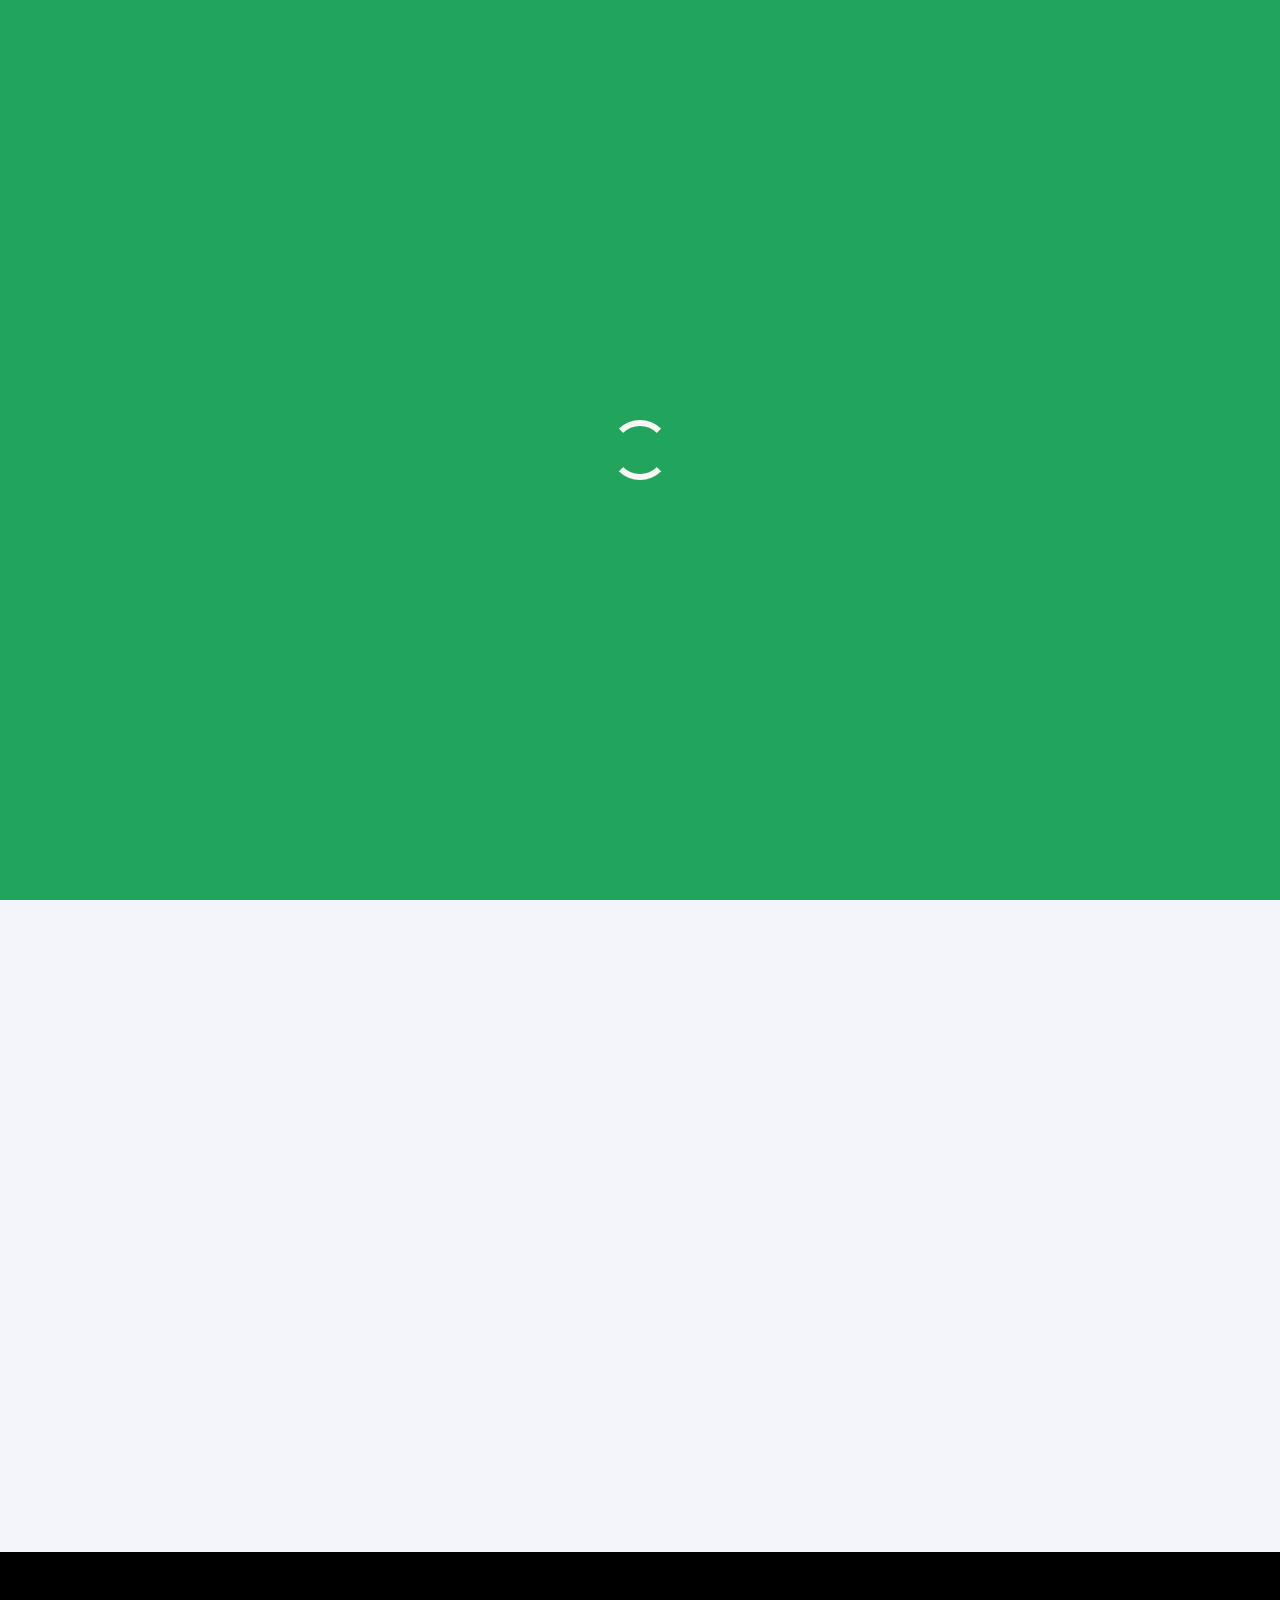
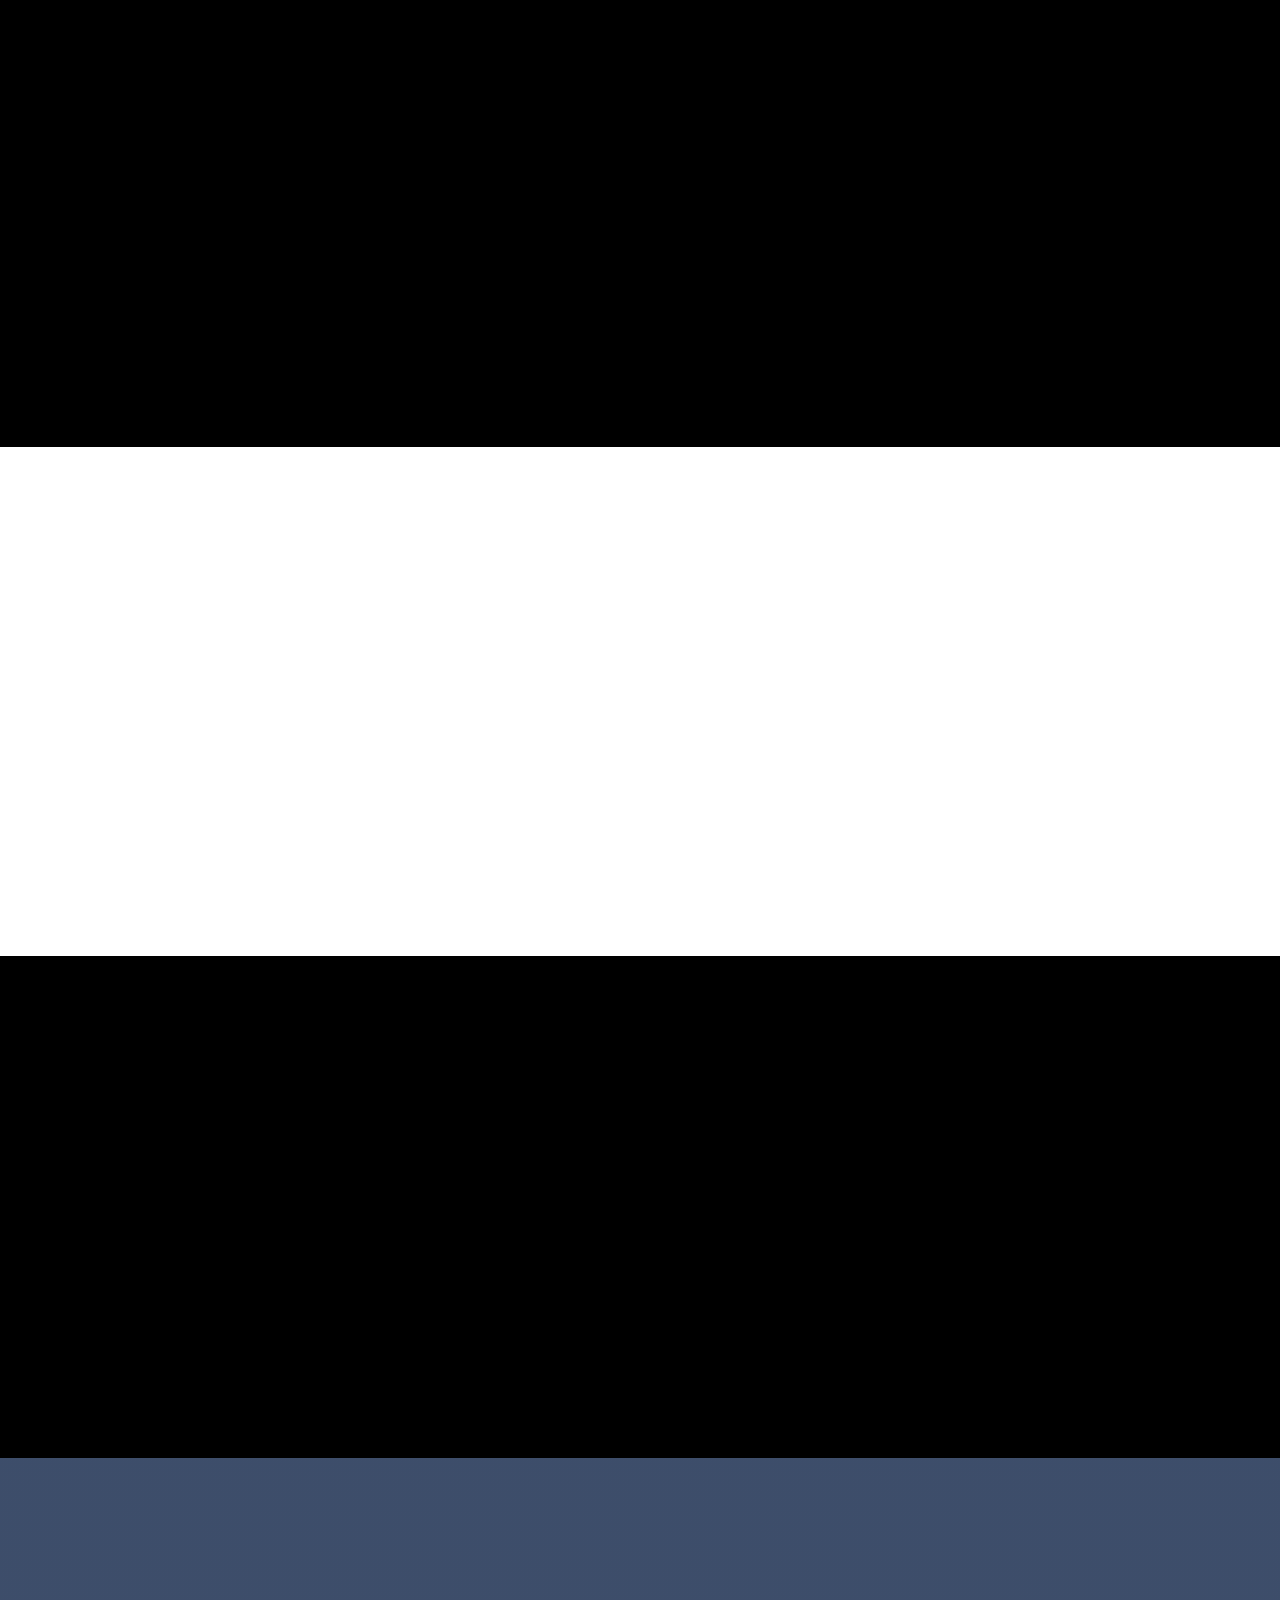
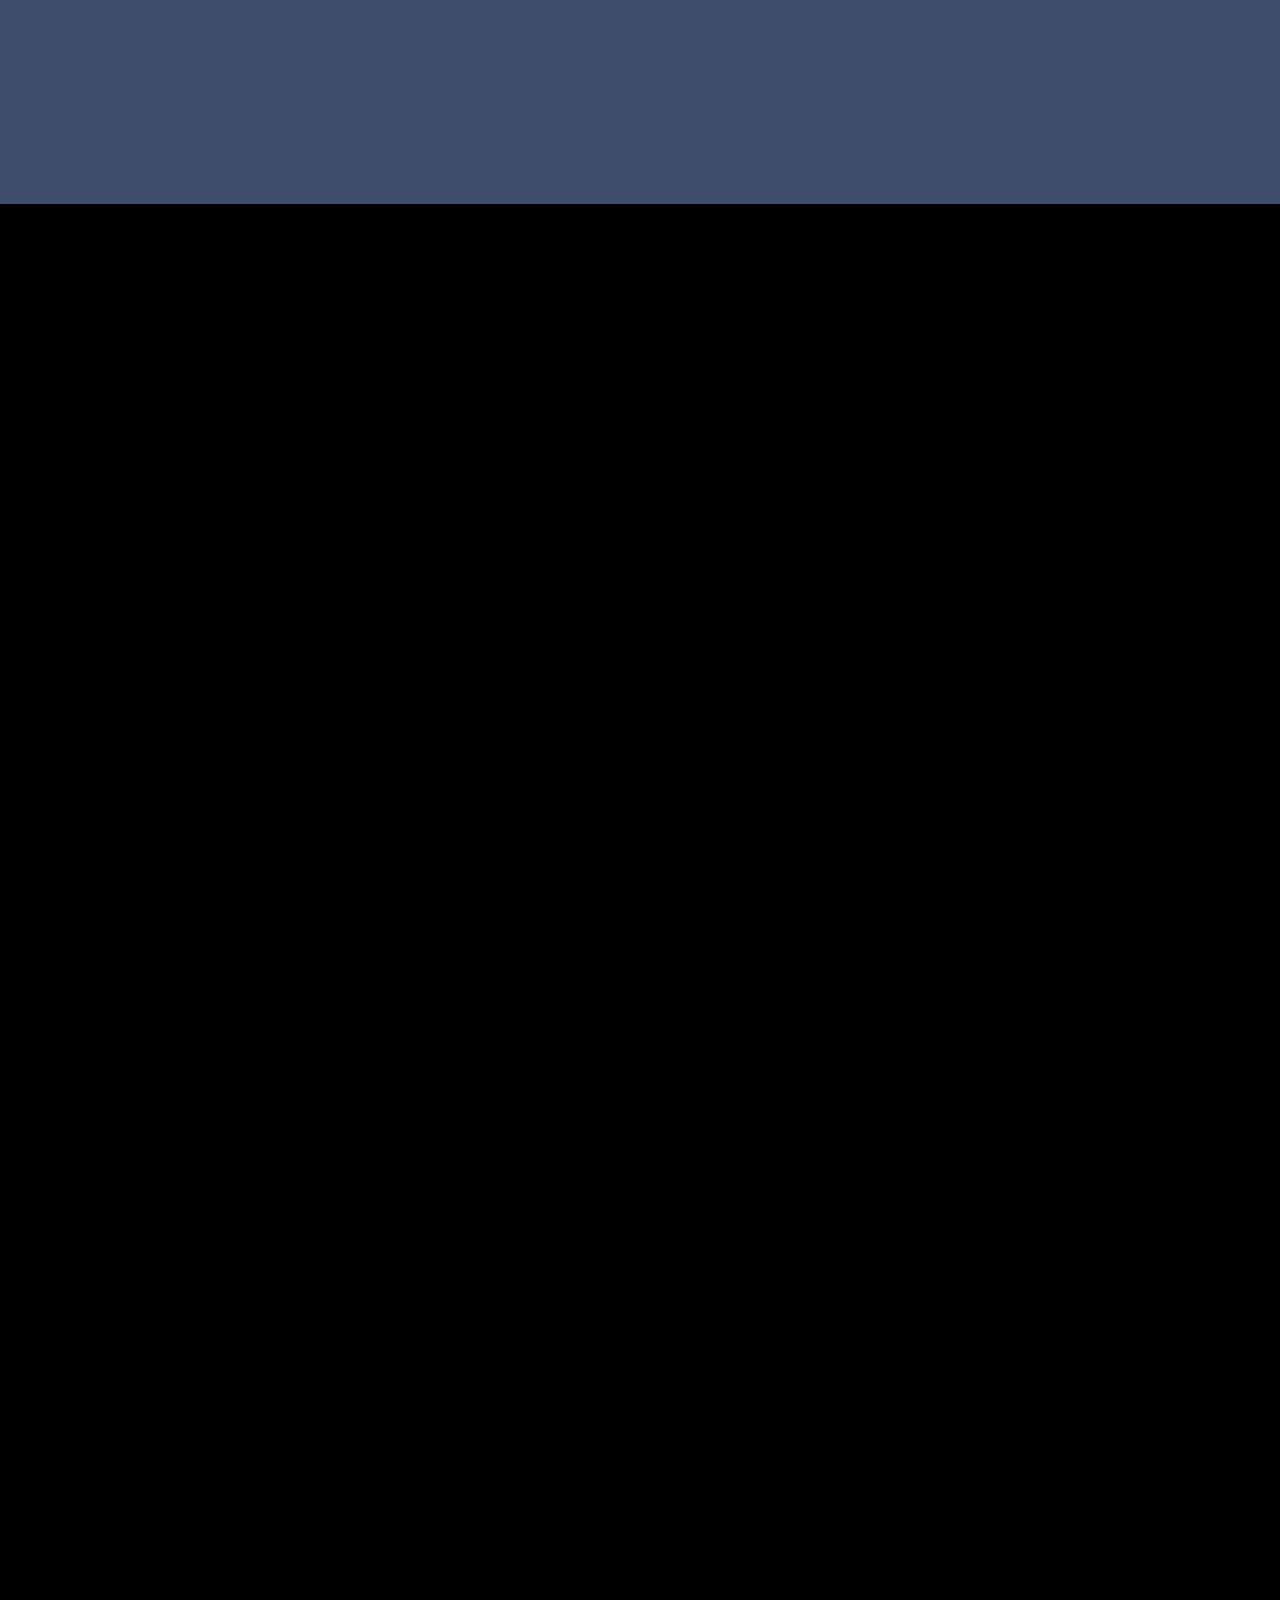
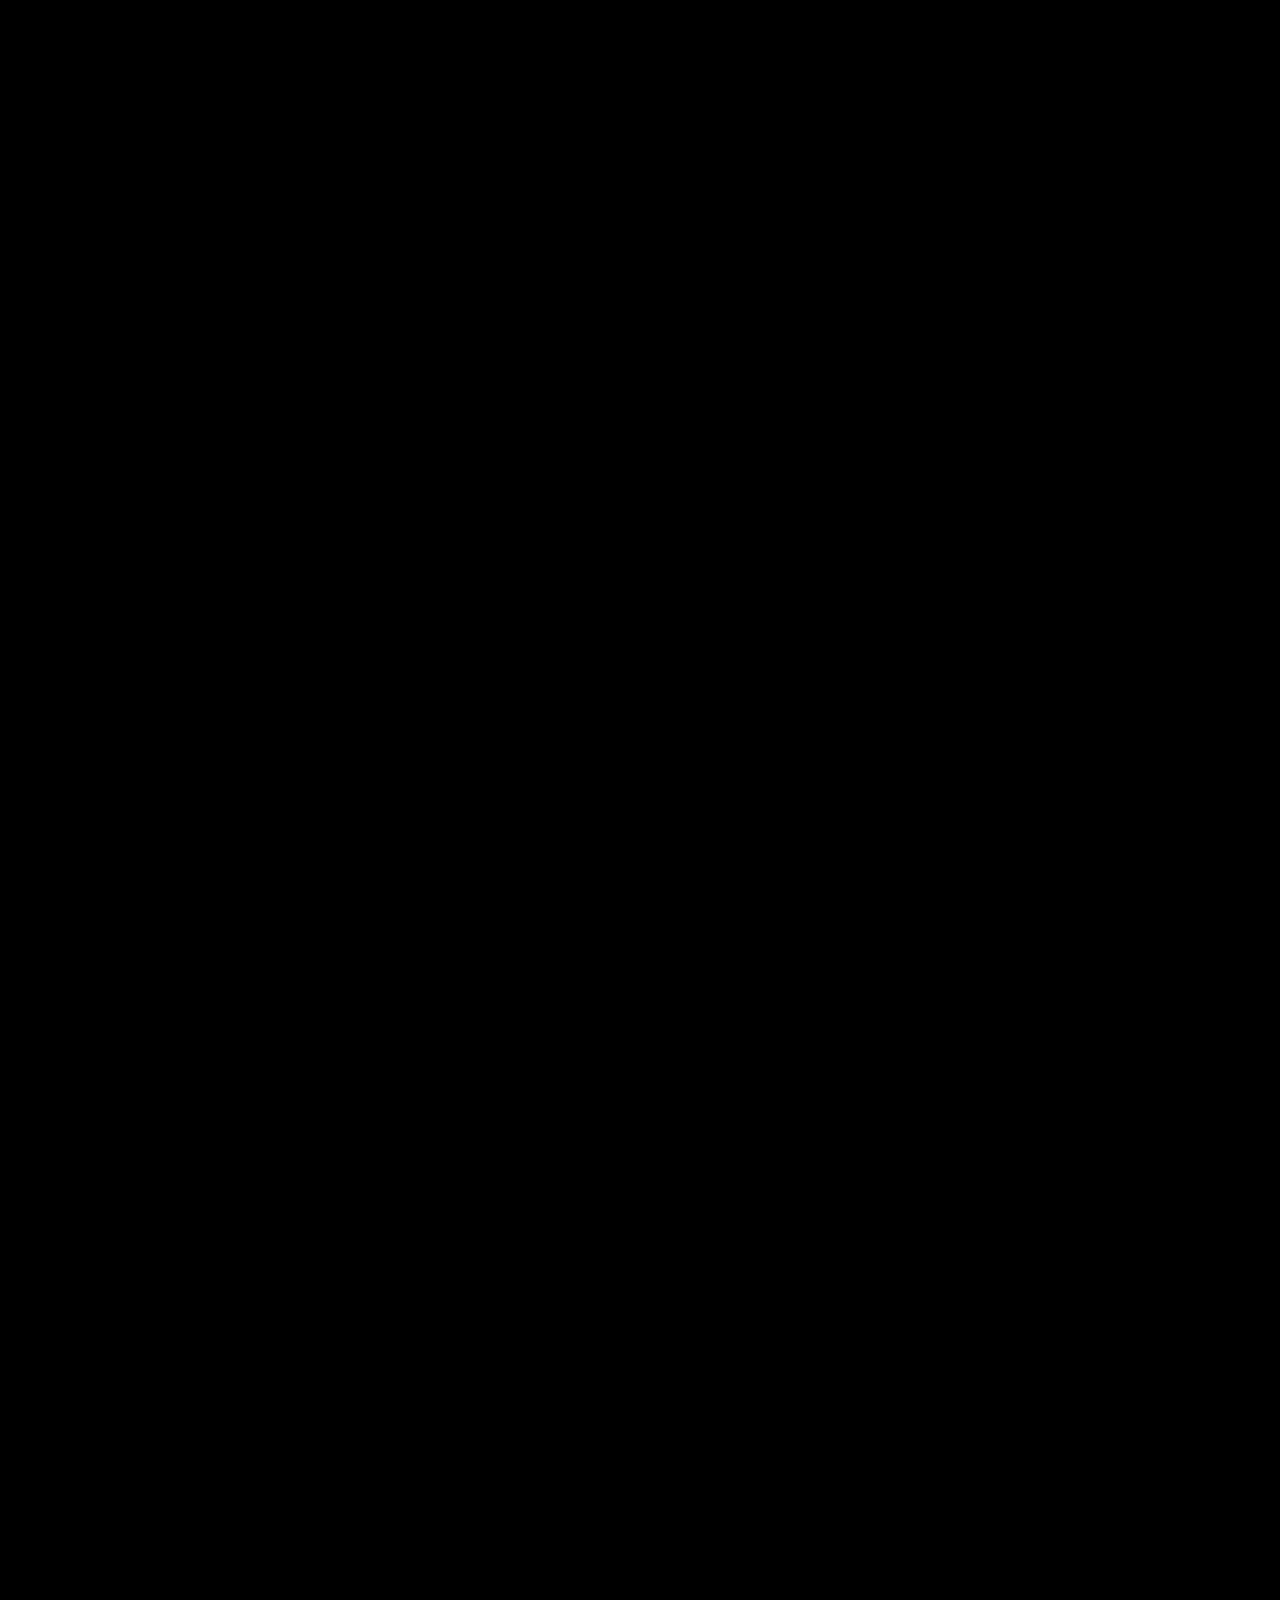
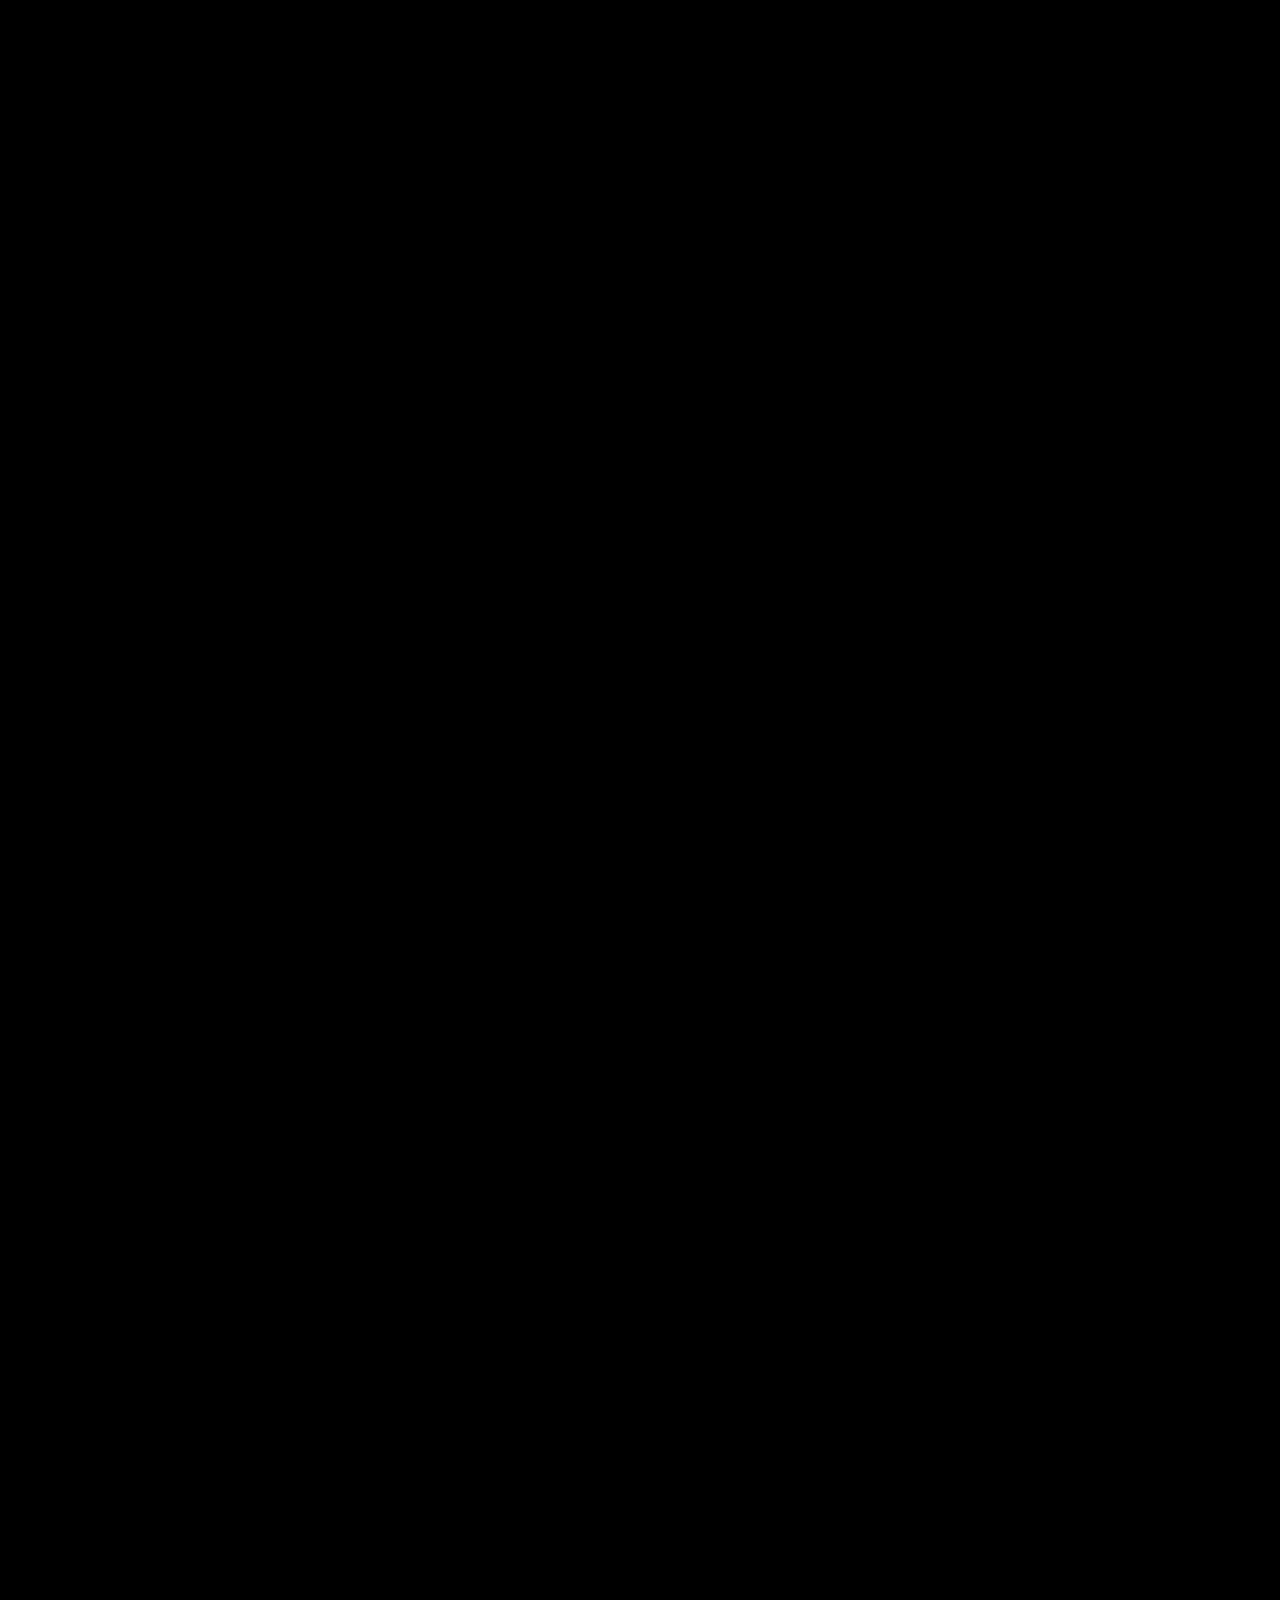
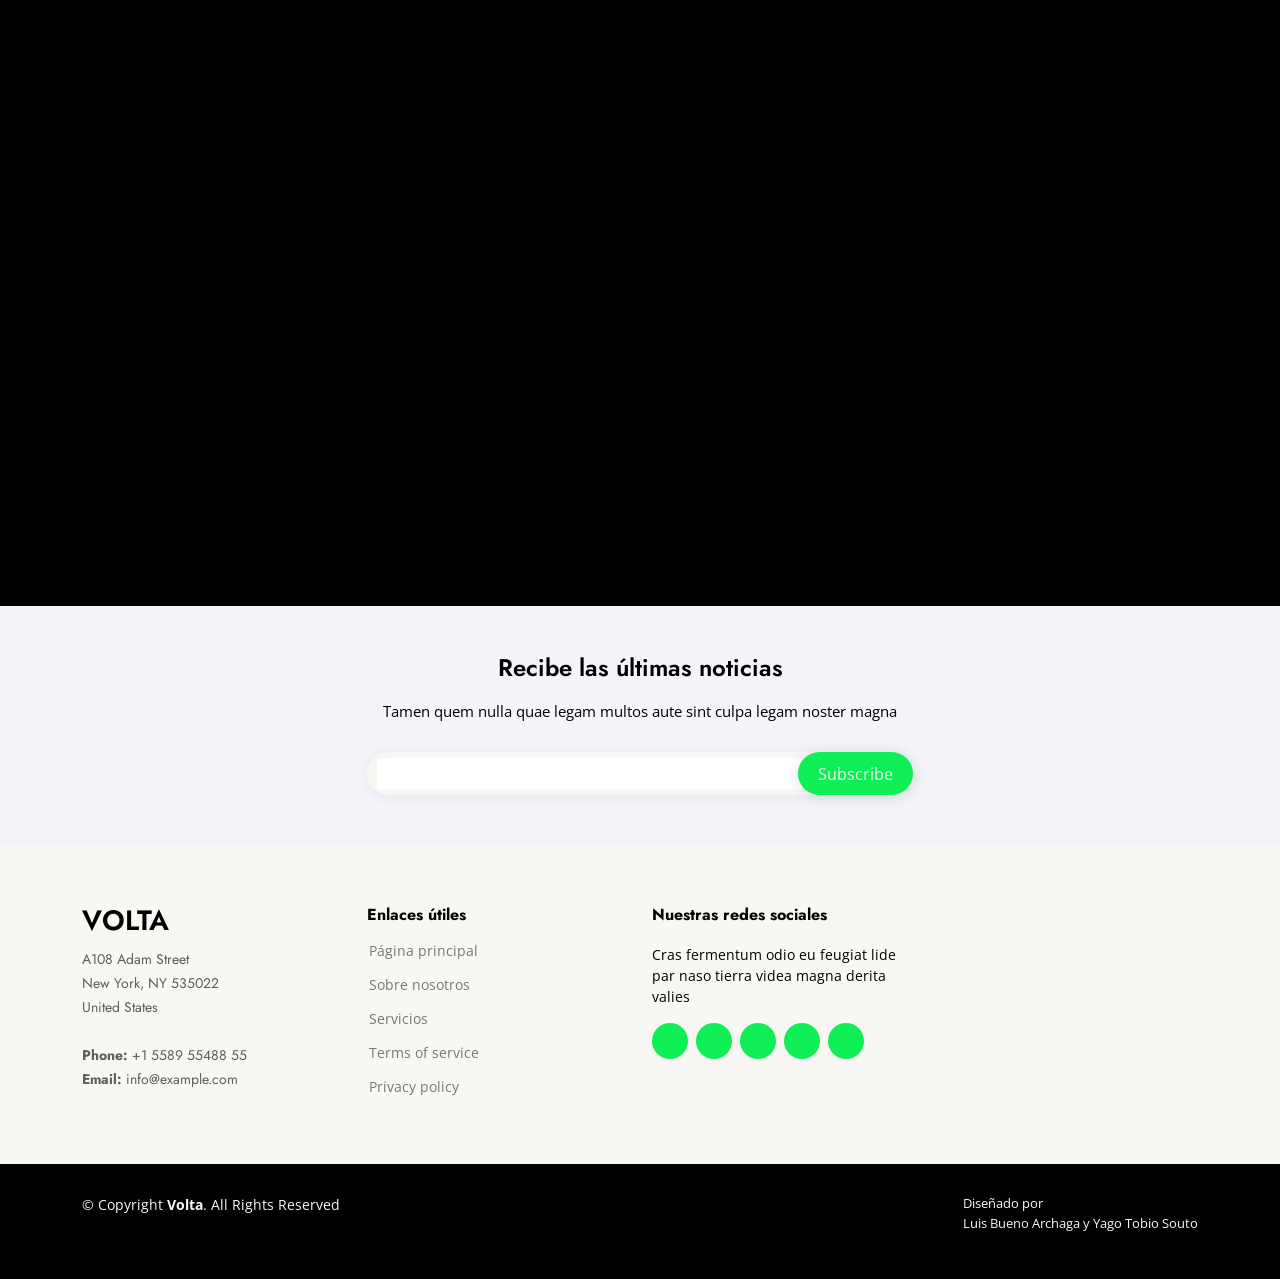
==== src/main/resources/static/index.html @ 6a2ef547 "Fin de las DTO, Implementación de los Archivos Front-End" ====
<!DOCTYPE html>
<html lang="en">

<head>
  <meta charset="utf-8">
  <meta content="width=device-width, initial-scale=1.0" name="viewport">

  <title>Volta</title>
  <meta content="" name="description">
  <meta content="" name="keywords">

  <!-- Favicons -->
  <link href="assets/img/favicon.png" rel="icon">
  <link href="assets/img/apple-touch-icon.png" rel="apple-touch-icon">

  <!-- Google Fonts -->
  <link href="https://fonts.googleapis.com/css?family=Open+Sans:300,300i,400,400i,600,600i,700,700i|Jost:300,300i,400,400i,500,500i,600,600i,700,700i|Poppins:300,300i,400,400i,500,500i,600,600i,700,700i" rel="stylesheet">

  <!-- Vendor CSS Files -->
  <link href="assets/vendor/aos/aos.css" rel="stylesheet">
  <link href="assets/vendor/bootstrap/css/bootstrap.min.css" rel="stylesheet">
  <link href="assets/vendor/bootstrap-icons/bootstrap-icons.css" rel="stylesheet">
  <link href="assets/vendor/boxicons/css/boxicons.min.css" rel="stylesheet">
  <link href="assets/vendor/glightbox/css/glightbox.min.css" rel="stylesheet">
  <link href="assets/vendor/remixicon/remixicon.css" rel="stylesheet">
  <link href="assets/vendor/swiper/swiper-bundle.min.css" rel="stylesheet">

  <!-- Template Main CSS File -->
  <link href="assets/css/style.css" rel="stylesheet">


</head>

<body>

  <!-- ======= Header ======= -->
  <header id="header" class="fixed-top ">
    <div class="container d-flex align-items-center">

      <h1 class="logo me-auto"><a href="index.html" class="logo me-auto"><img src="assets/img/logo.png" alt="" class="img-fluid"></a></h1>
      

      <nav id="navbar" class="navbar">
        <ul>
          <li><a class="nav-link scrollto active" href="index.html#hero">Página principal</a></li>
          <li><a class="nav-link scrollto" href="index.html#about">Sobre nosotros</a></li>
          <li><a class="nav-link scrollto" href="index.html#services">Servicios</a></li>
          <li><a class="nav-link scrollto" href="index.html#portfolio">Portfolio</a></li>
          <li><a class="nav-link scrollto" href="index.html#team">Equipo</a></li>
          <li><a href="mapCargadores.html" class="nav-link scrollto">Mapa Cargadores</a></li>
          <li><a href="addCargadores.html" class="nav-link scrollto">Dueño cargador </a></li>
          <li><a class="nav-link scrollto" href="index.html#contact">Contacto</a></li>
          <li><a class="getstarted scrollto" href="index.html#about">Únete a nosotros</a></li>
        </ul>
        <i class="bi bi-list mobile-nav-toggle"></i>
      </nav><!-- .navbar -->

    </div>
  </header><!-- End Header -->

  <!-- ======= Hero Section ======= -->
  <section id="hero" class="d-flex align-items-center">

    <div class="container">
      <div class="row">
        <div class="col-lg-6 d-flex flex-column justify-content-center pt-4 pt-lg-0 order-2 order-lg-1" data-aos="fade-up" data-aos-delay="200">
          <h1>Cargadores disponibles para tu coche eléctrico</h1>
          <h2>La innovación y el duro trabajo en equipo nos hace progresar</h2>
          <div class="d-flex justify-content-center justify-content-lg-start">
            <a href="#about" class="btn-get-started scrollto">Get Started</a>
            <a href="https://www.youtube.com/watch?v=Zcb8yPEItwA&ab_channel=victorsabaris" class="glightbox btn-watch-video"><i class="bi bi-play-circle"></i><span>Watch Video</span></a>
          </div>
        </div>
        <div class="col-lg-6 order-1 order-lg-2 hero-img" data-aos="zoom-in" data-aos-delay="200">
          <img src="assets/img/CarStation.png" class="img-fluid animated" alt="">
        </div>
      </div>
    </div>

  </section><!-- End Hero -->

  <main id="main">

    <!-- ======= Clients Section ======= -->
    <section id="clients" class="clients section-bg">
      <div class="container">

        <div class="row" data-aos="zoom-in">

          <div class="col-lg-2 col-md-4 col-6 d-flex align-items-center justify-content-center">
            <img src="assets/img/clients/client-1.png" class="img-fluid" alt="">
          </div>

          <div class="col-lg-2 col-md-4 col-6 d-flex align-items-center justify-content-center">
            <img src="assets/img/clients/client-2.png" class="img-fluid" alt="">
          </div>

          <div class="col-lg-2 col-md-4 col-6 d-flex align-items-center justify-content-center">
            <img src="assets/img/clients/client-3.png" class="img-fluid" alt="">
          </div>

          <div class="col-lg-2 col-md-4 col-6 d-flex align-items-center justify-content-center">
            <img src="assets/img/clients/client-4.png" class="img-fluid" alt="">
          </div>

          <div class="col-lg-2 col-md-4 col-6 d-flex align-items-center justify-content-center">
            <img src="assets/img/clients/client-5.png" class="img-fluid" alt="">
          </div>

          <div class="col-lg-2 col-md-4 col-6 d-flex align-items-center justify-content-center">
            <img src="assets/img/clients/client-6.png" class="img-fluid" alt="">
          </div>

        </div>

      </div>
    </section><!-- End Cliens Section -->


    <!-- ======= Why Us Section ======= -->
    <section id="why-us" class="why-us section-bg">
      <div class="container-fluid" data-aos="fade-up">

        <div class="row">

          <div class="col-lg-7 d-flex flex-column justify-content-center align-items-stretch  order-2 order-lg-1">

            <div class="content">
              <h3>Eum ipsam laborum deleniti <strong>velit pariatur architecto aut nihil</strong></h3>
              <p>
                Lorem ipsum dolor sit amet, consectetur adipiscing elit, sed do eiusmod tempor incididunt ut labore et dolore magna aliqua. Duis aute irure dolor in reprehenderit
              </p>
            </div>

            <div class="accordion-list">
              <ul>
                <li>
                  <a data-bs-toggle="collapse" class="collapse" data-bs-target="#accordion-list-1"><span>01</span> Non consectetur a erat nam at lectus urna duis? <i class="bx bx-chevron-down icon-show"></i><i class="bx bx-chevron-up icon-close"></i></a>
                  <div id="accordion-list-1" class="collapse show" data-bs-parent=".accordion-list">
                    <p>
                      Feugiat pretium nibh ipsum consequat. Tempus iaculis urna id volutpat lacus laoreet non curabitur gravida. Venenatis lectus magna fringilla urna porttitor rhoncus dolor purus non.
                    </p>
                  </div>
                </li>

                <li>
                  <a data-bs-toggle="collapse" data-bs-target="#accordion-list-2" class="collapsed"><span>02</span> Feugiat scelerisque varius morbi enim nunc? <i class="bx bx-chevron-down icon-show"></i><i class="bx bx-chevron-up icon-close"></i></a>
                  <div id="accordion-list-2" class="collapse" data-bs-parent=".accordion-list">
                    <p>
                      Dolor sit amet consectetur adipiscing elit pellentesque habitant morbi. Id interdum velit laoreet id donec ultrices. Fringilla phasellus faucibus scelerisque eleifend donec pretium. Est pellentesque elit ullamcorper dignissim. Mauris ultrices eros in cursus turpis massa tincidunt dui.
                    </p>
                  </div>
                </li>

                <li>
                  <a data-bs-toggle="collapse" data-bs-target="#accordion-list-3" class="collapsed"><span>03</span> Dolor sit amet consectetur adipiscing elit? <i class="bx bx-chevron-down icon-show"></i><i class="bx bx-chevron-up icon-close"></i></a>
                  <div id="accordion-list-3" class="collapse" data-bs-parent=".accordion-list">
                    <p>
                      Eleifend mi in nulla posuere sollicitudin aliquam ultrices sagittis orci. Faucibus pulvinar elementum integer enim. Sem nulla pharetra diam sit amet nisl suscipit. Rutrum tellus pellentesque eu tincidunt. Lectus urna duis convallis convallis tellus. Urna molestie at elementum eu facilisis sed odio morbi quis
                    </p>
                  </div>
                </li>

              </ul>
            </div>

          </div>

          <div class="col-lg-5 align-items-stretch order-1 order-lg-2 img" style='background-image: url("assets/img/why-us.png");' data-aos="zoom-in" data-aos-delay="150">&nbsp;</div>
        </div>

      </div>
    </section><!-- End Why Us Section -->

    <!-- ======= Sobre nosotros Section ======= -->
    <section id="about" class="about">
      <div class="container" data-aos="fade-up">

        <div class="section-title h2">
          <h2>Sobre nosotros</h2>
        </div>

        <div class="row2 content">
          <div class="col-lg-6">
            <p>
              Lorem ipsum dolor sit amet, consectetur adipiscing elit, sed do eiusmod tempor incididunt ut labore et dolore
              magna aliqua.
            </p>
            <ul>
              <li><i class="ri-check-double-line"></i> Ullamco laboris nisi ut aliquip ex ea commodo consequat</li>
              <li><i class="ri-check-double-line"></i> Duis aute irure dolor in reprehenderit in voluptate velit</li>
              <li><i class="ri-check-double-line"></i> Ullamco laboris nisi ut aliquip ex ea commodo consequat</li>
            </ul>
          </div>
          <div class="col-lg-6 pt-4 pt-lg-0">
            <p>
              Ullamco laboris nisi ut aliquip ex ea commodo consequat. Duis aute irure dolor in reprehenderit in voluptate
              velit esse cillum dolore eu fugiat nulla pariatur. Excepteur sint occaecat cupidatat non proident, sunt in
              culpa qui officia deserunt mollit anim id est laborum.
            </p>
            <a href="#" class="btn-learn-more">Saber más</a>
          </div>
        </div>

      </div>
    </section><!-- End Sobre nosotros Section -->
    <!-- ======= Skills Section ======= -->
    <section id="skills" class="skills">
      <div class="container" data-aos="fade-up">

        <div class="row">
          <div class="col-lg-6 d-flex align-items-center" data-aos="fade-right" data-aos-delay="100">
            <img src="assets/img/skills.png" class="img-fluid" alt="">
          </div>
          <div class="col-lg-6 pt-4 pt-lg-0 content" data-aos="fade-left" data-aos-delay="100">
            <h3>Velocidad de carga de los distintos modelos</h3>
            <p class="fst-italic">
              Lorem ipsum dolor sit amet, consectetur adipiscing elit, sed do eiusmod tempor incididunt ut labore et dolore
              magna aliqua.
            </p>

            <div class="skills-content">

              <div class="progress">
                <span class="skill">Terra AC de ABB <i class="val">100%</i></span>
                <div class="progress-bar-wrap">
                  <div class="progress-bar" role="progressbar" aria-valuenow="100" aria-valuemin="0" aria-valuemax="100"></div>
                </div>
              </div>

              <div class="progress">
                <span class="skill">Circutor <i class="val">90%</i></span>
                <div class="progress-bar-wrap">
                  <div class="progress-bar" role="progressbar" aria-valuenow="90" aria-valuemin="0" aria-valuemax="100"></div>
                </div>
              </div>

              <div class="progress">
                <span class="skill">EVBOX Elvi <i class="val">75%</i></span>
                <div class="progress-bar-wrap">
                  <div class="progress-bar" role="progressbar" aria-valuenow="75" aria-valuemin="0" aria-valuemax="100"></div>
                </div>
              </div>

              <div class="progress">
                <span class="skill">Orbis VIARIS UNI <i class="val">55%</i></span>
                <div class="progress-bar-wrap">
                  <div class="progress-bar" role="progressbar" aria-valuenow="55" aria-valuemin="0" aria-valuemax="100"></div>
                </div>
              </div>

            </div>

          </div>
        </div>

      </div>
    </section><!-- End Skills Section -->

    <!-- ======= Services Section ======= -->
    <section id="services" class="services section-bg2">
      <div class="container" data-aos="fade-up">

        <div class="section-title">
          <h2>Servicios</h2>
          <p>Magnam dolores commodi suscipit. Necessitatibus eius consequatur ex aliquid fuga eum quidem. Sit sint consectetur velit. Quisquam quos quisquam cupiditate. Et nemo qui impedit suscipit alias ea. Quia fugiat sit in iste officiis commodi quidem hic quas.</p>
        </div>

        <div class="row">
          <div class="col-xl-3 col-md-6 d-flex align-items-stretch" data-aos="zoom-in" data-aos-delay="100">
            <div class="icon-box">
              <div class="icon"><i class="bx bxl-dribbble"></i></div>
              <h4><a href="">Lorem Ipsum</a></h4>
              <p>Voluptatum deleniti atque corrupti quos dolores et quas molestias excepturi</p>
            </div>
          </div>

          <div class="col-xl-3 col-md-6 d-flex align-items-stretch mt-4 mt-md-0" data-aos="zoom-in" data-aos-delay="200">
            <div class="icon-box">
              <div class="icon"><i class="bx bx-file"></i></div>
              <h4><a href="">Sed ut perspici</a></h4>
              <p>Duis aute irure dolor in reprehenderit in voluptate velit esse cillum dolore</p>
            </div>
          </div>

          <div class="col-xl-3 col-md-6 d-flex align-items-stretch mt-4 mt-xl-0" data-aos="zoom-in" data-aos-delay="300">
            <div class="icon-box">
              <div class="icon"><i class="bx bx-tachometer"></i></div>
              <h4><a href="">Magni Dolores</a></h4>
              <p>Excepteur sint occaecat cupidatat non proident, sunt in culpa qui officia</p>
            </div>
          </div>

          <div class="col-xl-3 col-md-6 d-flex align-items-stretch mt-4 mt-xl-0" data-aos="zoom-in" data-aos-delay="400">
            <div class="icon-box">
              <div class="icon"><i class="bx bx-layer"></i></div>
              <h4><a href="">Nemo Enim</a></h4>
              <p>At vero eos et accusamus et iusto odio dignissimos ducimus qui blanditiis</p>
            </div>
          </div>

        </div>

      </div>
    </section><!-- End Servicios Section -->

    <!-- ======= Cta Section ======= -->
    <section id="cta" class="cta">
      <div class="container" data-aos="zoom-in">

        <div class="row">
          <div class="col-lg-9 text-center text-lg-start">
            <h3>Llamada a la acción</h3>
            <p> Duis aute irure dolor in reprehenderit in voluptate velit esse cillum dolore eu fugiat nulla pariatur. Excepteur sint occaecat cupidatat non proident, sunt in culpa qui officia deserunt mollit anim id est laborum.</p>
          </div>
          <div class="col-lg-3 cta-btn-container text-center">
            <a class="cta-btn align-middle" href="#">Llamada a la acción</a>
          </div>
        </div>

      </div>
    </section><!-- End Cta Section -->

    <!-- ======= Portfolio Section ======= -->
    <section id="portfolio" class="portfolio section-bg2">
      <div class="container" data-aos="fade-up">

        <div class="section-title">
          <h2>Portfolio</h2>
          <p>Magnam dolores commodi suscipit. Necessitatibus eius consequatur ex aliquid fuga eum quidem. Sit sint consectetur velit. Quisquam quos quisquam cupiditate. Et nemo qui impedit suscipit alias ea. Quia fugiat sit in iste officiis commodi quidem hic quas.</p>
        </div>

        <ul id="portfolio-flters" class="d-flex justify-content-center" data-aos="fade-up" data-aos-delay="100">
          <li data-filter="*" class="filter-active">Todo</li>
          <li data-filter=".filter-app">Cargadores</li>
          <li data-filter=".filter-card">Coches</li>
          <li data-filter=".filter-web">Accesorios</li>
        </ul>

        <div class="row portfolio-container" data-aos="fade-up" data-aos-delay="200">

          <div class="col-lg-4 col-md-6 portfolio-item filter-app">
            <div class="portfolio-img"><img src="assets/img/portfolio/portfolio-1.jpg" class="img-fluid" alt=""></div>
            <div class="portfolio-info">
              <h4>Cargadores 1</h4>
              <p>Cargadores</p>
              <a href="assets/img/portfolio/portfolio-1.jpg" data-gallery="portfolioGallery" class="portfolio-lightbox preview-link" title="App 1"><i class="bx bx-plus"></i></a>
              <a href="portfolio-details.html" class="details-link" title="More Details"><i class="bx bx-link"></i></a>
            </div>
          </div>

          <div class="col-lg-4 col-md-6 portfolio-item filter-web">
            <div class="portfolio-img"><img src="assets/img/portfolio/portfolio-2.jpg" class="img-fluid" alt=""></div>
            <div class="portfolio-info">
              <h4>Accesorios 3</h4>
              <p>Accesorios</p>
              <a href="assets/img/portfolio/portfolio-2.jpg" data-gallery="portfolioGallery" class="portfolio-lightbox preview-link" title="Web 3"><i class="bx bx-plus"></i></a>
              <a href="portfolio-details.html" class="details-link" title="More Details"><i class="bx bx-link"></i></a>
            </div>
          </div>

          <div class="col-lg-4 col-md-6 portfolio-item filter-app">
            <div class="portfolio-img"><img src="assets/img/portfolio/portfolio-3.jpg" class="img-fluid" alt=""></div>
            <div class="portfolio-info">
              <h4>Cargadores 2</h4>
              <p>Cargadores</p>
              <a href="assets/img/portfolio/portfolio-3.jpg" data-gallery="portfolioGallery" class="portfolio-lightbox preview-link" title="App 2"><i class="bx bx-plus"></i></a>
              <a href="portfolio-details.html" class="details-link" title="More Details"><i class="bx bx-link"></i></a>
            </div>
          </div>

          <div class="col-lg-4 col-md-6 portfolio-item filter-card">
            <div class="portfolio-img"><img src="assets/img/portfolio/portfolio-4.jpg" class="img-fluid" alt=""></div>
            <div class="portfolio-info">
              <h4>Coche 2</h4>
              <p>Coche</p>
              <a href="assets/img/portfolio/portfolio-4.jpg" data-gallery="portfolioGallery" class="portfolio-lightbox preview-link" title="Card 2"><i class="bx bx-plus"></i></a>
              <a href="portfolio-details.html" class="details-link" title="More Details"><i class="bx bx-link"></i></a>
            </div>
          </div>

          <div class="col-lg-4 col-md-6 portfolio-item filter-web">
            <div class="portfolio-img"><img src="assets/img/portfolio/portfolio-5.jpg" class="img-fluid" alt=""></div>
            <div class="portfolio-info">
              <h4>Accesorios 2</h4>
              <p>Accesorios</p>
              <a href="assets/img/portfolio/portfolio-5.jpg" data-gallery="portfolioGallery" class="portfolio-lightbox preview-link" title="Web 2"><i class="bx bx-plus"></i></a>
              <a href="portfolio-details.html" class="details-link" title="More Details"><i class="bx bx-link"></i></a>
            </div>
          </div>

          <div class="col-lg-4 col-md-6 portfolio-item filter-app">
            <div class="portfolio-img"><img src="assets/img/portfolio/portfolio-6.jpg" class="img-fluid" alt=""></div>
            <div class="portfolio-info">
              <h4>Cargadores 3</h4>
              <p>Cargadores</p>
              <a href="assets/img/portfolio/portfolio-6.jpg" data-gallery="portfolioGallery" class="portfolio-lightbox preview-link" title="App 3"><i class="bx bx-plus"></i></a>
              <a href="portfolio-details.html" class="details-link" title="More Details"><i class="bx bx-link"></i></a>
            </div>
          </div>

          <div class="col-lg-4 col-md-6 portfolio-item filter-card">
            <div class="portfolio-img"><img src="assets/img/portfolio/portfolio-7.jpg" class="img-fluid" alt=""></div>
            <div class="portfolio-info">
              <h4>Coche 1</h4>
              <p>Coche</p>
              <a href="assets/img/portfolio/portfolio-7.jpg" data-gallery="portfolioGallery" class="portfolio-lightbox preview-link" title="Card 1"><i class="bx bx-plus"></i></a>
              <a href="portfolio-details.html" class="details-link" title="More Details"><i class="bx bx-link"></i></a>
            </div>
          </div>

          <div class="col-lg-4 col-md-6 portfolio-item filter-card">
            <div class="portfolio-img"><img src="assets/img/portfolio/portfolio-8.jpg" class="img-fluid" alt=""></div>
            <div class="portfolio-info">
              <h4>Coche 3</h4>
              <p>Coche</p>
              <a href="assets/img/portfolio/portfolio-8.jpg" data-gallery="portfolioGallery" class="portfolio-lightbox preview-link" title="Card 3"><i class="bx bx-plus"></i></a>
              <a href="portfolio-details.html" class="details-link" title="More Details"><i class="bx bx-link"></i></a>
            </div>
          </div>

          <div class="col-lg-4 col-md-6 portfolio-item filter-web">
            <div class="portfolio-img"><img src="assets/img/portfolio/portfolio-9.jpg" class="img-fluid" alt=""></div>
            <div class="portfolio-info">
              <h4>Accesorios 3</h4>
              <p>Accesorios</p>
              <a href="assets/img/portfolio/portfolio-9.jpg" data-gallery="portfolioGallery" class="portfolio-lightbox preview-link" title="Web 3"><i class="bx bx-plus"></i></a>
              <a href="portfolio-details.html" class="details-link" title="More Details"><i class="bx bx-link"></i></a>
            </div>
          </div>

        </div>

      </div>
    </section><!-- End Portfolio Section -->

    <!-- ======= Team Section ======= -->
    <section id="team" class="team section-bg">
      <div class="container" data-aos="fade-up">

        <div class="section-title">
          <h2>Equipo</h2>
          <p>Magnam dolores commodi suscipit. Necessitatibus eius consequatur ex aliquid fuga eum quidem. Sit sint consectetur velit. Quisquam quos quisquam cupiditate. Et nemo qui impedit suscipit alias ea. Quia fugiat sit in iste officiis commodi quidem hic quas.</p>
        </div>

        <div class="row">

          <div class="col-lg-6">
            <div class="member d-flex align-items-start" data-aos="zoom-in" data-aos-delay="100">
              <div class="pic"><img src="assets/img/team/team-1.jpg" class="img-fluid" alt=""></div>
              <div class="member-info">
                <h4>Walter White</h4>
                <span>Chief Executive Officer</span>
                <p>Explicabo voluptatem mollitia et repellat qui dolorum quasi</p>
                <div class="social">
                  <a href=""><i class="ri-twitter-fill"></i></a>
                  <a href=""><i class="ri-facebook-fill"></i></a>
                  <a href=""><i class="ri-instagram-fill"></i></a>
                  <a href=""> <i class="ri-linkedin-box-fill"></i> </a>
                </div>
              </div>
            </div>
          </div>

          <div class="col-lg-6 mt-4 mt-lg-0">
            <div class="member d-flex align-items-start" data-aos="zoom-in" data-aos-delay="200">
              <div class="pic"><img src="assets/img/team/team-2.jpg" class="img-fluid" alt=""></div>
              <div class="member-info">
                <h4>Sarah Jhonson</h4>
                <span>Product Manager</span>
                <p>Aut maiores voluptates amet et quis praesentium qui senda para</p>
                <div class="social">
                  <a href=""><i class="ri-twitter-fill"></i></a>
                  <a href=""><i class="ri-facebook-fill"></i></a>
                  <a href=""><i class="ri-instagram-fill"></i></a>
                  <a href=""> <i class="ri-linkedin-box-fill"></i> </a>
                </div>
              </div>
            </div>
          </div>

          <div class="col-lg-6 mt-4">
            <div class="member d-flex align-items-start" data-aos="zoom-in" data-aos-delay="300">
              <div class="pic"><img src="assets/img/team/team-3.jpg" class="img-fluid" alt=""></div>
              <div class="member-info">
                <h4>William Anderson</h4>
                <span>CTO</span>
                <p>Quisquam facilis cum velit laborum corrupti fuga rerum quia</p>
                <div class="social">
                  <a href=""><i class="ri-twitter-fill"></i></a>
                  <a href=""><i class="ri-facebook-fill"></i></a>
                  <a href=""><i class="ri-instagram-fill"></i></a>
                  <a href=""> <i class="ri-linkedin-box-fill"></i> </a>
                </div>
              </div>
            </div>
          </div>

          <div class="col-lg-6 mt-4">
            <div class="member d-flex align-items-start" data-aos="zoom-in" data-aos-delay="400">
              <div class="pic"><img src="assets/img/team/team-4.jpg" class="img-fluid" alt=""></div>
              <div class="member-info">
                <h4>Amanda Jepson</h4>
                <span>Accountant</span>
                <p>Dolorum tempora officiis odit laborum officiis et et accusamus</p>
                <div class="social">
                  <a href=""><i class="ri-twitter-fill"></i></a>
                  <a href=""><i class="ri-facebook-fill"></i></a>
                  <a href=""><i class="ri-instagram-fill"></i></a>
                  <a href=""> <i class="ri-linkedin-box-fill"></i> </a>
                </div>
              </div>
            </div>
          </div>

        </div>

      </div>
    </section><!-- End Team Section -->

    <!-- ======= Pricing Section ======= -->
    <section id="pricing" class="pricing">
      <div class="container" data-aos="fade-up">

        <div class="section-title">
          <h2>Precios</h2>
          <p>Magnam dolores commodi suscipit. Necessitatibus eius consequatur ex aliquid fuga eum quidem. Sit sint consectetur velit. Quisquam quos quisquam cupiditate. Et nemo qui impedit suscipit alias ea. Quia fugiat sit in iste officiis commodi quidem hic quas.</p>
        </div>

        <div class="row">

          <div class="col-lg-4" data-aos="fade-up" data-aos-delay="100">
            <div class="box">
              <h3>Subscripción diaria</h3>
              <h4>30<sup>€</sup><span>al dia</span></h4>
              <ul>
                <li><i class="bx bx-check"></i> Quam adipiscing vitae proin</li>
                <li><i class="bx bx-check"></i> Nec feugiat nisl pretium</li>
                <li><i class="bx bx-check"></i> Nulla at volutpat diam uteera</li>
                <li class="na"><i class="bx bx-x"></i> <span>Pharetra massa massa ultricies</span></li>
                <li class="na"><i class="bx bx-x"></i> <span>Massa ultricies mi quis hendrerit</span></li>
              </ul>
              <a href="#" class="buy-btn">Empezar</a>
            </div>
          </div>

          <div class="col-lg-4 mt-4 mt-lg-0" data-aos="fade-up" data-aos-delay="200">
            <div class="box featured">
              <h3>Plan semanal</h3>
              <h4>120<sup>€</sup><span>a la semana</span></h4>
              <ul>
                <li><i class="bx bx-check"></i> Quam adipiscing vitae proin</li>
                <li><i class="bx bx-check"></i> Nec feugiat nisl pretium</li>
                <li><i class="bx bx-check"></i> Nulla at volutpat diam uteera</li>
                <li><i class="bx bx-check"></i> Pharetra massa massa ultricies</li>
                <li><i class="bx bx-check"></i> Massa ultricies mi quis hendrerit</li>
              </ul>
              <a href="#" class="buy-btn">Empezar</a>
            </div>
          </div>

          <div class="col-lg-4 mt-4 mt-lg-0" data-aos="fade-up" data-aos-delay="300">
            <div class="box">
              <h3>Developer Plan</h3>
              <h4>430<sup>€</sup><span>al mes</span></h4>
              <ul>
                <li><i class="bx bx-check"></i> Quam adipiscing vitae proin</li>
                <li><i class="bx bx-check"></i> Nec feugiat nisl pretium</li>
                <li><i class="bx bx-check"></i> Nulla at volutpat diam uteera</li>
                <li><i class="bx bx-check"></i> Pharetra massa massa ultricies</li>
                <li><i class="bx bx-check"></i> Massa ultricies mi quis hendrerit</li>
              </ul>
              <a href="#" class="buy-btn">Empezar</a>
            </div>
          </div>

        </div>

      </div>
    </section><!-- End Pricing Section -->

    <!-- ======= Frequently Asked Questions Section ======= -->
    <section id="faq" class="faq section-bg2">
      <div class="container" data-aos="fade-up">

        <div class="section-title">
          <h2>Preguntas frecuentes</h2>
          <p>Magnam dolores commodi suscipit. Necessitatibus eius consequatur ex aliquid fuga eum quidem. Sit sint consectetur velit. Quisquam quos quisquam cupiditate. Et nemo qui impedit suscipit alias ea. Quia fugiat sit in iste officiis commodi quidem hic quas.</p>
        </div>

        <div class="faq-list">
          <ul>
            <li data-aos="fade-up" data-aos-delay="100">
              <i class="bx bx-help-circle icon-help"></i> <a data-bs-toggle="collapse" class="collapse" data-bs-target="#faq-list-1">Non consectetur a erat nam at lectus urna duis? <i class="bx bx-chevron-down icon-show"></i><i class="bx bx-chevron-up icon-close"></i></a>
              <div id="faq-list-1" class="collapse show" data-bs-parent=".faq-list">
                <p>
                  Feugiat pretium nibh ipsum consequat. Tempus iaculis urna id volutpat lacus laoreet non curabitur gravida. Venenatis lectus magna fringilla urna porttitor rhoncus dolor purus non.
                </p>
              </div>
            </li>

            <li data-aos="fade-up" data-aos-delay="200">
              <i class="bx bx-help-circle icon-help"></i> <a data-bs-toggle="collapse" data-bs-target="#faq-list-2" class="collapsed">Feugiat scelerisque varius morbi enim nunc? <i class="bx bx-chevron-down icon-show"></i><i class="bx bx-chevron-up icon-close"></i></a>
              <div id="faq-list-2" class="collapse" data-bs-parent=".faq-list">
                <p>
                  Dolor sit amet consectetur adipiscing elit pellentesque habitant morbi. Id interdum velit laoreet id donec ultrices. Fringilla phasellus faucibus scelerisque eleifend donec pretium. Est pellentesque elit ullamcorper dignissim. Mauris ultrices eros in cursus turpis massa tincidunt dui.
                </p>
              </div>
            </li>

            <li data-aos="fade-up" data-aos-delay="300">
              <i class="bx bx-help-circle icon-help"></i> <a data-bs-toggle="collapse" data-bs-target="#faq-list-3" class="collapsed">Dolor sit amet consectetur adipiscing elit? <i class="bx bx-chevron-down icon-show"></i><i class="bx bx-chevron-up icon-close"></i></a>
              <div id="faq-list-3" class="collapse" data-bs-parent=".faq-list">
                <p>
                  Eleifend mi in nulla posuere sollicitudin aliquam ultrices sagittis orci. Faucibus pulvinar elementum integer enim. Sem nulla pharetra diam sit amet nisl suscipit. Rutrum tellus pellentesque eu tincidunt. Lectus urna duis convallis convallis tellus. Urna molestie at elementum eu facilisis sed odio morbi quis
                </p>
              </div>
            </li>

            <li data-aos="fade-up" data-aos-delay="400">
              <i class="bx bx-help-circle icon-help"></i> <a data-bs-toggle="collapse" data-bs-target="#faq-list-4" class="collapsed">Tempus quam pellentesque nec nam aliquam sem et tortor consequat? <i class="bx bx-chevron-down icon-show"></i><i class="bx bx-chevron-up icon-close"></i></a>
              <div id="faq-list-4" class="collapse" data-bs-parent=".faq-list">
                <p>
                  Molestie a iaculis at erat pellentesque adipiscing commodo. Dignissim suspendisse in est ante in. Nunc vel risus commodo viverra maecenas accumsan. Sit amet nisl suscipit adipiscing bibendum est. Purus gravida quis blandit turpis cursus in.
                </p>
              </div>
            </li>

            <li data-aos="fade-up" data-aos-delay="500">
              <i class="bx bx-help-circle icon-help"></i> <a data-bs-toggle="collapse" data-bs-target="#faq-list-5" class="collapsed">Tortor vitae purus faucibus ornare. Varius vel pharetra vel turpis nunc eget lorem dolor? <i class="bx bx-chevron-down icon-show"></i><i class="bx bx-chevron-up icon-close"></i></a>
              <div id="faq-list-5" class="collapse" data-bs-parent=".faq-list">
                <p>
                  Laoreet sit amet cursus sit amet dictum sit amet justo. Mauris vitae ultricies leo integer malesuada nunc vel. Tincidunt eget nullam non nisi est sit amet. Turpis nunc eget lorem dolor sed. Ut venenatis tellus in metus vulputate eu scelerisque.
                </p>
              </div>
            </li>

          </ul>
        </div>

      </div>
    </section><!-- End Frequently Asked Questions Section -->

    <!-- ======= Contact Section ======= -->
    <section id="contact" class="contact section-bg2">
      <div class="container" data-aos="fade-up">

        <div class="section-title">
          <h2>Contacto</h2>
          <p>Magnam dolores commodi suscipit. Necessitatibus eius consequatur ex aliquid fuga eum quidem. Sit sint consectetur velit. Quisquam quos quisquam cupiditate. Et nemo qui impedit suscipit alias ea. Quia fugiat sit in iste officiis commodi quidem hic quas.</p>
        </div>

        <div class="row">

          <div class="col-lg-5 d-flex align-items-stretch">
            <div class="info">
              <div class="address">
                <i class="bi bi-geo-alt"></i>
                <h4>Dirección:</h4>
                <p>A108 Adam Street, New York, NY 535022</p>
              </div>

              <div class="email">
                <i class="bi bi-envelope"></i>
                <h4>Email:</h4>
                <p>info@example.com</p>
              </div>

              <div class="phone">
                <i class="bi bi-phone"></i>
                <h4>Teléfono:</h4>
                <p>+1 5589 55488 55s</p>
              </div>

              <iframe src="https://www.google.com/maps/embed?pb=!1m14!1m8!1m3!1d12097.433213460943!2d-74.0062269!3d40.7101282!3m2!1i1024!2i768!4f13.1!3m3!1m2!1s0x0%3A0xb89d1fe6bc499443!2sDowntown+Conference+Center!5e0!3m2!1smk!2sbg!4v1539943755621" frameborder="0" style="border:0; width: 100%; height: 290px;" allowfullscreen></iframe>
            </div>

          </div>

          <div class="col-lg-7 mt-5 mt-lg-0 d-flex align-items-stretch ">
            <form action="forms/contact.php" method="post" role="form" class="php-email-form">
              <div class="row">
                <div class="form-group col-md-6">
                  <label for="name">Tu nombre</label>
                  <input type="text" name="name" class="form-control" id="name" required>
                </div>
                <div class="form-group col-md-6">
                  <label for="name">Tu Email</label>
                  <input type="email" class="form-control" name="email" id="email" required>
                </div>
              </div>
              <div class="form-group">
                <label for="name">Asunto</label>
                <input type="text" class="form-control" name="subject" id="subject" required>
              </div>
              <div class="form-group">
                <label for="name">Mensaje</label>
                <textarea class="form-control" name="message" rows="10" required></textarea>
              </div>
              <div class="my-3">
                <div class="loading">Cargando</div>
                <div class="error-message"></div>
                <div class="sent-message">Hemos enviado el mensaje. ¡Gracias!</div>
              </div>
              <div class="text-center"><button type="submit">Enviar mensaje</button></div>
            </form>
          </div>

        </div>

      </div>
    </section><!-- End Contact Section -->

  </main><!-- End #main -->

  <!-- ======= Footer ======= -->
  <footer id="footer">

    <div class="footer-newsletter">
      <div class="container">
        <div class="row justify-content-center">
          <div class="col-lg-6">
            <h4>Recibe las últimas noticias</h4>
            <p>Tamen quem nulla quae legam multos aute sint culpa legam noster magna</p>
            <form action="" method="post">
              <input type="email" name="email"><input type="submit" value="Subscribe">
            </form>
          </div>
        </div>
      </div>
    </div>

    <div class="footer-top">
      <div class="container">
        <div class="row">

          <div class="col-lg-3 col-md-6 footer-contact">
            <h3>Volta</h3>
            <p>
              A108 Adam Street <br>
              New York, NY 535022<br>
              United States <br><br>
              <strong>Phone:</strong> +1 5589 55488 55<br>
              <strong>Email:</strong> info@example.com<br>
            </p>
          </div>

          <div class="col-lg-3 col-md-6 footer-links">
            <h4>Enlaces útiles</h4>
            <ul>
              <li><i class="bx bx-chevron-right"></i> <a href="#">Página principal</a></li>
              <li><i class="bx bx-chevron-right"></i> <a href="#">Sobre nosotros</a></li>
              <li><i class="bx bx-chevron-right"></i> <a href="#">Servicios</a></li>
              <li><i class="bx bx-chevron-right"></i> <a href="#">Terms of service</a></li>
              <li><i class="bx bx-chevron-right"></i> <a href="#">Privacy policy</a></li>
            </ul>
          </div>

         

          <div class="col-lg-3 col-md-6 footer-links">
            <h4>Nuestras redes sociales</h4>
            <p>Cras fermentum odio eu feugiat lide par naso tierra videa magna derita valies</p>
            <div class="social-links mt-3">
              <a href="#" class="twitter"><i class="bx bxl-twitter"></i></a>
              <a href="#" class="facebook"><i class="bx bxl-facebook"></i></a>
              <a href="#" class="instagram"><i class="bx bxl-instagram"></i></a>
              <a href="#" class="google-plus"><i class="bx bxl-skype"></i></a>
              <a href="#" class="linkedin"><i class="bx bxl-linkedin"></i></a>
            </div>
          </div>

        </div>
      </div>
    </div>

    <div class="container footer-bottom clearfix">
      <div class="copyright">
        &copy; Copyright <strong><span>Volta</span></strong>. All Rights Reserved
      </div>
      <div class="credits">
        Diseñado por <p>Luis Bueno Archaga y Yago Tobio Souto</p>
      </div>
    </div>
  </footer><!-- End Footer -->

  <div id="preloader"></div>
  <a href="#" class="back-to-top d-flex align-items-center justify-content-center"><i class="bi bi-arrow-up-short"></i></a>

  <!-- Vendor JS Files -->
  <script src="assets/vendor/aos/aos.js"></script>
  <script src="assets/vendor/bootstrap/js/bootstrap.bundle.min.js"></script>
  <script src="assets/vendor/glightbox/js/glightbox.min.js"></script>
  <script src="assets/vendor/isotope-layout/isotope.pkgd.min.js"></script>
  <script src="assets/vendor/swiper/swiper-bundle.min.js"></script>
  <script src="assets/vendor/waypoints/noframework.waypoints.js"></script>
  <script src="assets/vendor/php-email-form/validate.js"></script>

  <!-- Template Main JS File -->
  <script src="assets/js/main.js"></script>

</body>

</html>
---- src/main/resources/static/assets/css/style.css ----
/**
* Template Name: Arsha - v4.7.1
* Template URL: https://bootstrapmade.com/arsha-free-bootstrap-html-template-corporate/
* Author: BootstrapMade.com
* License: https://bootstrapmade.com/license/
*/

/*--------------------------------------------------------------
# General
--------------------------------------------------------------*/
body {
  font-family: "Open Sans", sans-serif;
  color: #f3f5fa;
}
.row {
  font-family: "Open Sans", sans-serif;
  color: #000000;
}
.row2 {
  font-family: "Open Sans", sans-serif;
  color: #f9f7f3;
  --bs-gutter-x: 1.5rem;
  --bs-gutter-y: 0;
  display: flex;
  flex-wrap: wrap;
  margin-top: calc(-1 * var(--bs-gutter-y));
  margin-right: calc(-.5 * var(--bs-gutter-x));
  margin-left: calc(-.5 * var(--bs-gutter-x));
}
a {
  color: #000000;
  text-decoration: none;
}

a:hover {
  color: #0fee55;
  text-decoration: none;
}

h1, h2, h3, h4, h5, h6 {
  font-family: "Jost", sans-serif;
}

/*--------------------------------------------------------------
# Preloader
--------------------------------------------------------------*/
#preloader {
  position: fixed;
  top: 0;
  left: 0;
  right: 0;
  bottom: 0;
  z-index: 9999;
  overflow: hidden;
  background: #21a55d;
}

#preloader:before {
  content: "";
  position: fixed;
  top: calc(50% - 30px);
  left: calc(50% - 30px);
  border: 6px solid #21a55d;
  border-top-color: #f9f7f3;
  border-bottom-color: #f9f7f3;
  border-radius: 50%;
  width: 60px;
  height: 60px;
  -webkit-animation: animate-preloader 1s linear infinite;
  animation: animate-preloader 1s linear infinite;
}

@-webkit-keyframes animate-preloader {
  0% {
    transform: rotate(0deg);
  }
  100% {
    transform: rotate(360deg);
  }
}

@keyframes animate-preloader {
  0% {
    transform: rotate(0deg);
  }
  100% {
    transform: rotate(360deg);
  }
}
/*--------------------------------------------------------------
# Back to top button
--------------------------------------------------------------*/
.back-to-top {
  position: fixed;
  visibility: hidden;
  opacity: 0;
  right: 15px;
  bottom: 15px;
  z-index: 996;
  background: #000000;
  width: 40px;
  height: 40px;
  border-radius: 50px;
  transition: all 0.4s;
}
.back-to-top i {
  font-size: 24px;
  color: #f9f7f3;
  line-height: 0;
}
.back-to-top:hover {
  background: #6bc1e9;
  color: #f9f7f3;
}
.back-to-top.active {
  visibility: visible;
  opacity: 1;
}

/*--------------------------------------------------------------
# Header
--------------------------------------------------------------*/
#header {
  transition: all 0.5s;
  z-index: 997;
  padding: 15px 0;
}
#header.header-scrolled, #header.header-inner-pages {
  background: #002405;
}
#header .logo {
  font-size: 30px;
  margin: 0;
  padding: 0;
  line-height: 1;
  font-weight: 500;
  letter-spacing: 2px;
  text-transform: uppercase;
}
#header .logo a {
  color: #f9f7f3;
}
#header .logo img {
  max-height: 40px;
}

/*--------------------------------------------------------------
# Navigation Menu
--------------------------------------------------------------*/
/**
* Desktop Navigation 
*/
.navbar {
  padding: 0;
}
.navbar ul {
  margin: 0;
  padding: 0;
  display: flex;
  list-style: none;
  align-items: center;
}
.navbar li {
  position: relative;
}
.navbar a, .navbar a:focus {
  display: flex;
  align-items: center;
  justify-content: space-between;
  padding: 10px 0 10px 30px;
  font-size: 15px;
  font-weight: 500;
  color: #f9f7f3;
  white-space: nowrap;
  transition: 0.3s;
}
.navbar a i, .navbar a:focus i {
  font-size: 12px;
  line-height: 0;
  margin-left: 5px;
}
.navbar a:hover, .navbar .active, .navbar .active:focus, .navbar li:hover > a {
  color: #0fee55;
}
.navbar .getstarted, .navbar .getstarted:focus {
  padding: 8px 20px;
  margin-left: 30px;
  border-radius: 50px;
  color: #f9f7f3;
  font-size: 14px;
  border: 2px solid #0fee55;
  font-weight: 600;
}
.navbar .getstarted:hover, .navbar .getstarted:focus:hover {
  color: #f9f7f3;
  background: #0fee55;
}
.navbar .dropdown ul {
  display: block;
  position: absolute;
  left: 14px;
  top: calc(100% + 30px);
  margin: 0;
  padding: 10px 0;
  z-index: 99;
  opacity: 0;
  visibility: hidden;
  background: #f9f7f3;
  box-shadow: 0px 0px 30px rgba(127, 137, 161, 0.25);
  transition: 0.3s;
  border-radius: 4px;
}
.navbar .dropdown ul li {
  min-width: 200px;
}
.navbar .dropdown ul a {
  padding: 10px 20px;
  font-size: 14px;
  text-transform: none;
  font-weight: 500;
  color: #21a55d;
}
.navbar .dropdown ul a i {
  font-size: 12px;
}
.navbar .dropdown ul a:hover, .navbar .dropdown ul .active:hover, .navbar .dropdown ul li:hover > a {
  color: #0fee55;
}
.navbar .dropdown:hover > ul {
  opacity: 1;
  top: 100%;
  visibility: visible;
}
.navbar .dropdown .dropdown ul {
  top: 0;
  left: calc(100% - 30px);
  visibility: hidden;
}
.navbar .dropdown .dropdown:hover > ul {
  opacity: 1;
  top: 0;
  left: 100%;
  visibility: visible;
}
@media (max-width: 1366px) {
  .navbar .dropdown .dropdown ul {
    left: -90%;
  }
  .navbar .dropdown .dropdown:hover > ul {
    left: -100%;
  }
}

/**
* Mobile Navigation 
*/
.mobile-nav-toggle {
  color: #f9f7f3;
  font-size: 28px;
  cursor: pointer;
  display: none;
  line-height: 0;
  transition: 0.5s;
}
.mobile-nav-toggle.bi-x {
  color: #f9f7f3;
}

@media (max-width: 991px) {
  .mobile-nav-toggle {
    display: block;
  }

  .navbar ul {
    display: none;
  }
}
.navbar-mobile {
  position: fixed;
  overflow: hidden;
  top: 0;
  right: 0;
  left: 0;
  bottom: 0;
  background: #21a55d;
  transition: 0.3s;
  z-index: 999;
}
.navbar-mobile .mobile-nav-toggle {
  position: absolute;
  top: 15px;
  right: 15px;
}
.navbar-mobile ul {
  display: block;
  position: absolute;
  top: 55px;
  right: 15px;
  bottom: 15px;
  left: 15px;
  padding: 10px 0;
  border-radius: 10px;
  background-color: #f9f7f3;
  overflow-y: auto;
  transition: 0.3s;
}
.navbar-mobile a, .navbar-mobile a:focus {
  padding: 10px 20px;
  font-size: 15px;
  color: #000000;
}
.navbar-mobile a:hover, .navbar-mobile .active, .navbar-mobile li:hover > a {
  color: #0fee55;
}
.navbar-mobile .getstarted, .navbar-mobile .getstarted:focus {
  margin: 15px;
  color: #000000;
}
.navbar-mobile .dropdown ul {
  position: static;
  display: none;
  margin: 10px 20px;
  padding: 10px 0;
  z-index: 99;
  opacity: 1;
  visibility: visible;
  background: #f9f7f3;
  box-shadow: 0px 0px 30px rgba(127, 137, 161, 0.25);
}
.navbar-mobile .dropdown ul li {
  min-width: 200px;
}
.navbar-mobile .dropdown ul a {
  padding: 10px 20px;
}
.navbar-mobile .dropdown ul a i {
  font-size: 12px;
}
.navbar-mobile .dropdown ul a:hover, .navbar-mobile .dropdown ul .active:hover, .navbar-mobile .dropdown ul li:hover > a {
  color: #0fee55;
}
.navbar-mobile .dropdown > .dropdown-active {
  display: block;
}

/*--------------------------------------------------------------
# Hero Section
--------------------------------------------------------------*/
#hero {
  width: 100%;
  height: 80vh;
  background: #000000;
}
#hero .container {
  padding-top: 72px;
}
#hero h1 {
  margin: 0 0 10px 0;
  font-size: 48px;
  font-weight: 700;
  line-height: 56px;
  color: #f9f7f3;
}
#hero h2 {
  color: rgba(255, 255, 255, 0.6);
  margin-bottom: 50px;
  font-size: 24px;
}
#hero .btn-get-started {
  font-family: "Jost", sans-serif;
  font-weight: 500;
  font-size: 16px;
  letter-spacing: 1px;
  display: inline-block;
  padding: 10px 28px 11px 28px;
  border-radius: 50px;
  transition: 0.5s;
  margin: 10px 0 0 0;
  color: #f9f7f3;
  background: #008028;
}
#hero .btn-get-started:hover {
  background: #0fee55;
}
#hero .btn-watch-video {
  font-size: 16px;
  display: flex;
  align-items: center;
  transition: 0.5s;
  margin: 10px 0 0 25px;
  color: #f9f7f3;
  line-height: 1;
}
#hero .btn-watch-video i {
  line-height: 0;
  color: #f9f7f3;
  font-size: 32px;
  transition: 0.3s;
  margin-right: 8px;
}
#hero .btn-watch-video:hover i {
  color: #0fee55;
}
#hero .animated {
  animation: up-down 2s ease-in-out infinite alternate-reverse both;
}
@media (max-width: 991px) {
  #hero {
    height: 100vh;
    text-align: center;
  }
  #hero .animated {
    -webkit-animation: none;
    animation: none;
  }
  #hero .hero-img {
    text-align: center;
  }
  #hero .hero-img img {
    width: 50%;
  }
}
@media (max-width: 768px) {
  #hero h1 {
    font-size: 28px;
    line-height: 36px;
  }
  #hero h2 {
    font-size: 18px;
    line-height: 24px;
    margin-bottom: 30px;
  }
  #hero .hero-img img {
    width: 70%;
  }
}
@media (max-width: 575px) {
  #hero .hero-img img {
    width: 80%;
  }
  #hero .btn-get-started {
    font-size: 16px;
    padding: 10px 24px 11px 24px;
  }
}

@-webkit-keyframes up-down {
  0% {
    transform: translateY(10px);
  }
  100% {
    transform: translateY(-10px);
  }
}

@keyframes up-down {
  0% {
    transform: translateY(10px);
  }
  100% {
    transform: translateY(-10px);
  }
}
/*--------------------------------------------------------------
# Sections General
--------------------------------------------------------------*/
section {
  padding: 60px 0;
  overflow: hidden;
}

.section-bg {
  background-color: #f3f5fa;
}

.section-bg2 {
  background-color: #000000;
}

.section-title {
  text-align: center;
  padding-bottom: 30px;
}
.section-title h2 {
  font-size: 32px;
  font-weight: bold;
  text-transform: uppercase;
  margin-bottom: 20px;
  padding-bottom: 20px;
  position: relative;
  color: #f3f5fa;
}
.section-title h2::before {
  content: "";
  position: absolute;
  display: block;
  width: 120px;
  height: 1px;
  background: #ddd;
  bottom: 1px;
  left: calc(50% - 60px);
}
.section-title h2::after {
  content: "";
  position: absolute;
  display: block;
  width: 40px;
  height: 3px;
  background: #0fee55;
  bottom: 0;
  left: calc(50% - 20px);
}
.section-title p {
  margin-bottom: 0;
}

/*--------------------------------------------------------------
# Clients
--------------------------------------------------------------*/
.clients {
  padding: 12px 0;
  text-align: center;
}
.clients img {
  max-width: 45%;
  transition: all 0.4s ease-in-out;
  display: inline-block;
  padding: 15px 0;
  filter: grayscale(100);
}
.clients img:hover {
  filter: none;
  transform: scale(1.1);
}
@media (max-width: 768px) {
  .clients img {
    max-width: 40%;
  }
}

/*--------------------------------------------------------------
# About Us
--------------------------------------------------------------*/
#about {
  width: 100%;
  height: 55vh;
  background: #000000;
}
.about .content h3 {
  font-weight: 600;
  font-size: 26px;
}
.about .content ul {
  list-style: none;
  padding: 0;
}
.about .content ul li {
  padding-left: 28px;
  position: relative;
}
.about .content ul li + li {
  margin-top: 10px;
}
.about .content ul i {
  position: absolute;
  left: 0;
  top: 2px;
  font-size: 20px;
  color: #0fee55;
  line-height: 1;
}
.about .content p:last-child {
  margin-bottom: 0;
}
.about .content .btn-learn-more {
  font-family: "Poppins", sans-serif;
  font-weight: 500;
  font-size: 14px;
  letter-spacing: 1px;
  display: inline-block;
  padding: 12px 32px;
  border-radius: 4px;
  transition: 0.3s;
  line-height: 1;
  color: #0fee55;
  -webkit-animation-delay: 0.8s;
  animation-delay: 0.8s;
  margin-top: 6px;
  border: 2px solid #0fee55;
}
.about .content .btn-learn-more:hover {
  background: #0fee55;
  color: #f9f7f3;
  text-decoration: none;
}

/*--------------------------------------------------------------
# Why Us
--------------------------------------------------------------*/
.why-us .content {
  padding: 60px 100px 0 100px;
}
.why-us .content h3 {
  font-weight: 400;
  font-size: 34px;
  color: #000000;
}
.why-us .content h4 {
  font-size: 20px;
  font-weight: 700;
  margin-top: 5px;
}
.why-us .content p {
  font-size: 15px;
  color: #848484;
}
.why-us .img {
  background-size: contain;
  background-repeat: no-repeat;
  background-position: center center;
}
.why-us .accordion-list {
  padding: 0 100px 60px 100px;
}
.why-us .accordion-list ul {
  padding: 0;
  list-style: none;
}
.why-us .accordion-list li + li {
  margin-top: 15px;
}
.why-us .accordion-list li {
  padding: 20px;
  background: #f9f7f3;
  border-radius: 4px;
}
.why-us .accordion-list a {
  display: block;
  position: relative;
  font-family: "Poppins", sans-serif;
  font-size: 16px;
  line-height: 24px;
  font-weight: 500;
  padding-right: 30px;
  outline: none;
  cursor: pointer;
}
.why-us .accordion-list span {
  color: #0fee55;
  font-weight: 600;
  font-size: 18px;
  padding-right: 10px;
}
.why-us .accordion-list i {
  font-size: 24px;
  position: absolute;
  right: 0;
  top: 0;
}
.why-us .accordion-list p {
  margin-bottom: 0;
  padding: 10px 0 0 0;
}
.why-us .accordion-list .icon-show {
  display: none;
}
.why-us .accordion-list a.collapsed {
  color: #343a40;
}
.why-us .accordion-list a.collapsed:hover {
  color: #0fee55;
}
.why-us .accordion-list a.collapsed .icon-show {
  display: inline-block;
}
.why-us .accordion-list a.collapsed .icon-close {
  display: none;
}
@media (max-width: 1024px) {
  .why-us .content, .why-us .accordion-list {
    padding-left: 0;
    padding-right: 0;
  }
}
@media (max-width: 992px) {
  .why-us .img {
    min-height: 400px;
  }
  .why-us .content {
    padding-top: 30px;
  }
  .why-us .accordion-list {
    padding-bottom: 30px;
  }
}
@media (max-width: 575px) {
  .why-us .img {
    min-height: 200px;
  }
}

/*--------------------------------------------------------------
# Skills
--------------------------------------------------------------*/
.skills .content h3 {
  font-weight: 700;
  font-size: 32px;
  color: #000000;
  font-family: "Poppins", sans-serif;
}
.skills .content ul {
  list-style: none;
  padding: 0;
}
.skills .content ul li {
  padding-bottom: 10px;
}
.skills .content ul i {
  font-size: 20px;
  padding-right: 4px;
  color: #0fee55;
}
.skills .content p:last-child {
  margin-bottom: 0;
}
.skills .progress {
  height: 60px;
  display: block;
  background: none;
  border-radius: 0;
}
.skills .progress .skill {
  padding: 0;
  margin: 0 0 6px 0;
  text-transform: uppercase;
  display: block;
  font-weight: 600;
  font-family: "Poppins", sans-serif;
  color: #000000;
}
.skills .progress .skill .val {
  float: right;
  font-style: normal;
}
.skills .progress-bar-wrap {
  background: #e8edf5;
  height: 10px;
}
.skills .progress-bar {
  width: 1px;
  height: 10px;
  transition: 0.9s;
  background-color: #254441;
}

/*--------------------------------------------------------------
# Services
--------------------------------------------------------------*/
.services .icon-box {
  box-shadow: 0px 0 25px 0 rgba(0, 0, 0, 0.1);
  padding: 50px 30px;
  transition: all ease-in-out 0.4s;
  background: #f9f7f3;
}
.services .icon-box .icon {
  margin-bottom: 10px;
}
.services .icon-box .icon i {
  color: #0fee55;
  font-size: 36px;
  transition: 0.3s;
}
.services .icon-box h4 {
  font-weight: 500;
  margin-bottom: 15px;
  font-size: 24px;
}
.services .icon-box h4 a {
  color: #000000;
  transition: ease-in-out 0.3s;
}
.services .icon-box p {
  line-height: 24px;
  font-size: 14px;
  margin-bottom: 0;
}
.services .icon-box:hover {
  transform: translateY(-10px);
}
.services .icon-box:hover h4 a {
  color: #0fee55;
}

/*--------------------------------------------------------------
# Cta
--------------------------------------------------------------*/
.cta {
  background: linear-gradient(rgba(40, 58, 90, 0.9), rgba(40, 58, 90, 0.9)), url("../img/cta-bg.jpg") fixed center center;
  background-size: cover;
  padding: 120px 0;
}
.cta h3 {
  color: #f9f7f3;
  font-size: 28px;
  font-weight: 700;
}
.cta p {
  color: #f9f7f3;
}
.cta .cta-btn {
  font-family: "Jost", sans-serif;
  font-weight: 500;
  font-size: 16px;
  letter-spacing: 1px;
  display: inline-block;
  padding: 12px 40px;
  border-radius: 50px;
  transition: 0.5s;
  margin: 10px;
  border: 2px solid #f9f7f3;
  color: #f9f7f3;
}
.cta .cta-btn:hover {
  background: #0fee55;
  border: 2px solid #0fee55;
}
@media (max-width: 1024px) {
  .cta {
    background-attachment: scroll;
  }
}
@media (min-width: 769px) {
  .cta .cta-btn-container {
    display: flex;
    align-items: center;
    justify-content: flex-end;
  }
}

/*--------------------------------------------------------------
# Portfolio
--------------------------------------------------------------*/
.portfolio #portfolio-flters {
  list-style: none;
  margin-bottom: 20px;
}
.portfolio #portfolio-flters li {
  cursor: pointer;
  display: inline-block;
  margin: 10px 5px;
  font-size: 15px;
  font-weight: 500;
  line-height: 1;
  color: #f9f7f3;
  transition: all 0.3s;
  padding: 8px 20px;
  border-radius: 50px;
  font-family: "Poppins", sans-serif;
}
.portfolio #portfolio-flters li:hover, .portfolio #portfolio-flters li.filter-active {
  background: #0fee55;
  color: #f9f7f3;
}
.portfolio .portfolio-item {
  margin-bottom: 30px;
}
.portfolio .portfolio-item .portfolio-img {
  overflow: hidden;
}
.portfolio .portfolio-item .portfolio-img img {
  transition: all 0.6s;
}
.portfolio .portfolio-item .portfolio-info {
  opacity: 0;
  position: absolute;
  left: 15px;
  bottom: 0;
  z-index: 3;
  right: 15px;
  transition: all 0.3s;
  background: rgba(55, 81, 126, 0.8);
  padding: 10px 15px;
}
.portfolio .portfolio-item .portfolio-info h4 {
  font-size: 18px;
  color: #f9f7f3;
  font-weight: 600;
  color: #f9f7f3;
  margin-bottom: 0px;
}
.portfolio .portfolio-item .portfolio-info p {
  color: #f9fcfe;
  font-size: 14px;
  margin-bottom: 0;
}
.portfolio .portfolio-item .portfolio-info .preview-link, .portfolio .portfolio-item .portfolio-info .details-link {
  position: absolute;
  right: 40px;
  font-size: 24px;
  top: calc(50% - 18px);
  color: #f9f7f3;
  transition: 0.3s;
}
.portfolio .portfolio-item .portfolio-info .preview-link:hover, .portfolio .portfolio-item .portfolio-info .details-link:hover {
  color: #0fee55;
}
.portfolio .portfolio-item .portfolio-info .details-link {
  right: 10px;
}
.portfolio .portfolio-item:hover .portfolio-img img {
  transform: scale(1.15);
}
.portfolio .portfolio-item:hover .portfolio-info {
  opacity: 1;
}

/*--------------------------------------------------------------
# Portfolio Details
--------------------------------------------------------------*/
.portfolio-details {
  padding-top: 40px;
}
.portfolio-details .portfolio-details-slider img {
  width: 100%;
}
.portfolio-details .portfolio-details-slider .swiper-pagination {
  margin-top: 20px;
  position: relative;
}
.portfolio-details .portfolio-details-slider .swiper-pagination .swiper-pagination-bullet {
  width: 12px;
  height: 12px;
  background-color: #f9f7f3;
  opacity: 1;
  border: 1px solid #0fee55;
}
.portfolio-details .portfolio-details-slider .swiper-pagination .swiper-pagination-bullet-active {
  background-color: #0fee55;
}
.portfolio-details .portfolio-info {
  padding: 30px;
  box-shadow: 0px 0 30px rgba(55, 81, 126, 0.08);
}
.portfolio-details .portfolio-info h3 {
  font-size: 22px;
  font-weight: 700;
  margin-bottom: 20px;
  padding-bottom: 20px;
  border-bottom: 1px solid #eee;
}
.portfolio-details .portfolio-info ul {
  list-style: none;
  padding: 0;
  font-size: 15px;
}
.portfolio-details .portfolio-info ul li + li {
  margin-top: 10px;
}
.portfolio-details .portfolio-description {
  padding-top: 30px;
}
.portfolio-details .portfolio-description h2 {
  font-size: 26px;
  font-weight: 700;
  margin-bottom: 20px;
}
.portfolio-details .portfolio-description p {
  padding: 0;
}

/*--------------------------------------------------------------
# Team
--------------------------------------------------------------*/
#team {
  width: 100%;
  height: 110vh;
  background: #000000;
}
#team.body {
  font-family: "Open Sans", sans-serif;
  color: #f3f5fa;
}
.team .member {
  position: relative;
  box-shadow: 0px 2px 15px rgba(0, 0, 0, 0.1);
  padding: 30px;
  border-radius: 5px;
  background: #f9f7f3;
  transition: 0.5s;
}
.team .member .pic {
  overflow: hidden;
  width: 180px;
  border-radius: 50%;
}
.team .member .pic img {
  transition: ease-in-out 0.3s;
}
.team .member:hover {
  transform: translateY(-10px);
}
.team .member .member-info {
  padding-left: 30px;
}
.team .member h4 {
  font-weight: 700;
  margin-bottom: 5px;
  font-size: 20px;
  color: #000000;
}
.team .member span {
  display: block;
  font-size: 15px;
  padding-bottom: 10px;
  position: relative;
  font-weight: 500;
}
.team .member span::after {
  content: "";
  position: absolute;
  display: block;
  width: 50px;
  height: 1px;
  background: #cbd6e9;
  bottom: 0;
  left: 0;
}
.team .member p {
  margin: 10px 0 0 0;
  font-size: 14px;
}
.team .member .social {
  margin-top: 12px;
  display: flex;
  align-items: center;
  justify-content: flex-start;
}
.team .member .social a {
  transition: ease-in-out 0.3s;
  display: flex;
  align-items: center;
  justify-content: center;
  border-radius: 50px;
  width: 32px;
  height: 32px;
  background: #eff2f8;
}
.team .member .social a i {
  color: #000000;
  font-size: 16px;
  margin: 0 2px;
}
.team .member .social a:hover {
  background: #0fee55;
}
.team .member .social a:hover i {
  color: #f9f7f3;
}
.team .member .social a + a {
  margin-left: 8px;
}

/*--------------------------------------------------------------
# Pricing
--------------------------------------------------------------*/
#pricing {
  width: 100%;
  height: 120vh;
  background: #000000;
}
.pricing .row {
  padding-top: 40px;
}
.pricing .box {
  padding: 60px 40px;
  box-shadow: 0 3px 20px -2px rgba(20, 45, 100, 0.1);
  background: #f9f7f3;
  height: 100%;
  border-top: 4px solid #f9f7f3;
  border-radius: 5px;
}
.pricing h3 {
  font-weight: 500;
  margin-bottom: 15px;
  font-size: 20px;
  color: #000000;
}
.pricing h4 {
  font-size: 48px;
  color: #000000;
  font-weight: 400;
  font-family: "Jost", sans-serif;
  margin-bottom: 25px;
}
.pricing h4 sup {
  font-size: 28px;
}
.pricing h4 span {
  color: #0fee55;
  font-size: 18px;
  display: block;
}
.pricing ul {
  padding: 20px 0;
  list-style: none;
  color: #999;
  text-align: left;
  line-height: 20px;
}
.pricing ul li {
  padding: 10px 0 10px 30px;
  position: relative;
}
.pricing ul i {
  color: #28a745;
  font-size: 24px;
  position: absolute;
  left: 0;
  top: 6px;
}
.pricing ul .na {
  color: #ccc;
}
.pricing ul .na i {
  color: #ccc;
}
.pricing ul .na span {
  text-decoration: line-through;
}
.pricing .buy-btn {
  display: inline-block;
  padding: 12px 35px;
  border-radius: 50px;
  color: #0fee55;
  transition: none;
  font-size: 16px;
  font-weight: 500;
  font-family: "Jost", sans-serif;
  transition: 0.3s;
  border: 1px solid #0fee55;
}
.pricing .buy-btn:hover {
  background: #0fee55;
  color: #f9f7f3;
}
.pricing .featured {
  border-top-color: #0fee55;
}
.pricing .featured .buy-btn {
  background: #0fee55;
  color: #f9f7f3;
}
.pricing .featured .buy-btn:hover {
  background: #0fee55;
}
@media (max-width: 992px) {
  .pricing .box {
    max-width: 60%;
    margin: 0 auto 30px auto;
  }
}
@media (max-width: 767px) {
  .pricing .box {
    max-width: 80%;
    margin: 0 auto 30px auto;
  }
}
@media (max-width: 420px) {
  .pricing .box {
    max-width: 100%;
    margin: 0 auto 30px auto;
  }
}

/*--------------------------------------------------------------
# Frequently Asked Questions
--------------------------------------------------------------*/
.faq .faq-list {
  padding: 0 100px;
}
.faq .faq-list ul {
  padding: 0;
  list-style: none;
}
.faq .faq-list li + li {
  margin-top: 15px;
}
.faq .faq-list li {
  padding: 20px;
  background: #f9f7f3;
  border-radius: 4px;
  position: relative;
}
.faq .faq-list a {
  display: block;
  position: relative;
  font-family: "Poppins", sans-serif;
  font-size: 16px;
  line-height: 24px;
  font-weight: 500;
  padding: 0 30px;
  outline: none;
  cursor: pointer;
}
.faq .faq-list .icon-help {
  font-size: 24px;
  position: absolute;
  right: 0;
  left: 20px;
  color: #0fee55;
}
.faq .faq-list .icon-show, .faq .faq-list .icon-close {
  font-size: 24px;
  position: absolute;
  right: 0;
  top: 0;
}
.faq .faq-list p {
  margin-bottom: 0;
  padding: 10px 0 0 0;
}
.faq .faq-list .icon-show {
  display: none;
}
.faq .faq-list a.collapsed {
  color: #000000;
  transition: 0.3s;
}
.faq .faq-list a.collapsed:hover {
  color: #0fee55;
}
.faq .faq-list a.collapsed .icon-show {
  display: inline-block;
}
.faq .faq-list a.collapsed .icon-close {
  display: none;
}
@media (max-width: 1200px) {
  .faq .faq-list {
    padding: 0;
  }
}

/*--------------------------------------------------------------
# Contact
--------------------------------------------------------------*/
#contact {
  width: 100%;
  height: 120vh;
  background: #000000;
}
.contact .info {
  border-top: 3px solid #0fee55;
  border-bottom: 3px solid #0fee55;
  padding: 30px;
  background: #f9f7f3;
  width: 100%;
  box-shadow: 0 0 24px 0 rgba(0, 0, 0, 0.1);
}
.contact .info i {
  font-size: 20px;
  color: #0fee55;
  float: left;
  width: 44px;
  height: 44px;
  background: #e7f5fb;
  display: flex;
  justify-content: center;
  align-items: center;
  border-radius: 50px;
  transition: all 0.3s ease-in-out;
}
.contact .info h4 {
  padding: 0 0 0 60px;
  font-size: 22px;
  font-weight: 600;
  margin-bottom: 5px;
  color: #000000;
}
.contact .info p {
  padding: 0 0 10px 60px;
  margin-bottom: 20px;
  font-size: 14px;
  color: #438546;
}
.contact .info .email p {
  padding-top: 5px;
}
.contact .info .social-links {
  padding-left: 60px;
}
.contact .info .social-links a {
  font-size: 18px;
  display: inline-block;
  background: #333;
  color: #f9f7f3;
  line-height: 1;
  padding: 8px 0;
  border-radius: 50%;
  text-align: center;
  width: 36px;
  height: 36px;
  transition: 0.3s;
  margin-right: 10px;
}
.contact .info .social-links a:hover {
  background: #0fee55;
  color: #f9f7f3;
}
.contact .info .email:hover i, .contact .info .address:hover i, .contact .info .phone:hover i {
  background: #0fee55;
  color: #f9f7f3;
}
.contact .php-email-form {
  width: 100%;
  border-top: 3px solid #0fee55;
  border-bottom: 3px solid #0fee55;
  padding: 30px;
  background: #f9f7f3;
  box-shadow: 0 0 24px 0 rgba(0, 0, 0, 0.12);
}
.contact .php-email-form .form-group {
  padding-bottom: 8px;
}
.contact .php-email-form .validate {
  display: none;
  color: red;
  margin: 0 0 15px 0;
  font-weight: 400;
  font-size: 13px;
}
.contact .php-email-form .error-message {
  display: none;
  color: #f9f7f3;
  background: #ed3c0d;
  text-align: left;
  padding: 15px;
  font-weight: 600;
}
.contact .php-email-form .error-message br + br {
  margin-top: 25px;
}
.contact .php-email-form .sent-message {
  display: none;
  color: #f9f7f3;
  background: #18d26e;
  text-align: center;
  padding: 15px;
  font-weight: 600;
}
.contact .php-email-form .loading {
  display: none;
  background: #f9f7f3;
  text-align: center;
  padding: 15px;
}
.contact .php-email-form .loading:before {
  content: "";
  display: inline-block;
  border-radius: 50%;
  width: 24px;
  height: 24px;
  margin: 0 10px -6px 0;
  border: 3px solid #18d26e;
  border-top-color: #eee;
  -webkit-animation: animate-loading 1s linear infinite;
  animation: animate-loading 1s linear infinite;
}
.contact .php-email-form .form-group {
  margin-bottom: 20px;
}
.contact .php-email-form label {
  padding-bottom: 8px;
}
.contact .php-email-form input, .contact .php-email-form textarea {
  border-radius: 0;
  box-shadow: none;
  font-size: 14px;
  border-radius: 4px;
}
.contact .php-email-form input:focus, .contact .php-email-form textarea:focus {
  border-color: #0fee55;
}
.contact .php-email-form input {
  height: 44px;
}
.contact .php-email-form textarea {
  padding: 10px 12px;
}
.contact .php-email-form button[type=submit] {
  background: #0fee55;
  border: 0;
  padding: 12px 34px;
  color: #f9f7f3;
  transition: 0.4s;
  border-radius: 50px;
}
.contact .php-email-form button[type=submit]:hover {
  background: #0fee55;
}
@-webkit-keyframes animate-loading {
  0% {
    transform: rotate(0deg);
  }
  100% {
    transform: rotate(360deg);
  }
}
@keyframes animate-loading {
  0% {
    transform: rotate(0deg);
  }
  100% {
    transform: rotate(360deg);
  }
}

/*--------------------------------------------------------------
# Breadcrumbs
--------------------------------------------------------------*/
.breadcrumbs {
  padding: 15px 0;
  background: #f3f5fa;
  min-height: 40px;
  margin-top: 72px;
}
@media (max-width: 992px) {
  .breadcrumbs {
    margin-top: 68px;
  }
}
.breadcrumbs h2 {
  font-size: 28px;
  font-weight: 600;
  color: #000000;
}
.breadcrumbs ol {
  display: flex;
  flex-wrap: wrap;
  list-style: none;
  padding: 0 0 10px 0;
  margin: 0;
  font-size: 14px;
}
.breadcrumbs ol li + li {
  padding-left: 10px;
}
.breadcrumbs ol li + li::before {
  display: inline-block;
  padding-right: 10px;
  color: #254441;
  content: "/";
}

/*--------------------------------------------------------------
# Footer
--------------------------------------------------------------*/
#footer {
  font-size: 14px;
  background: #000000;
}
#footer .footer-newsletter {
  padding: 50px 0;
  background: #f3f5fa;
  text-align: center;
  font-size: 15px;
  color: #444444;
}
#footer .footer-newsletter h4 {
  font-size: 24px;
  margin: 0 0 20px 0;
  padding: 0;
  line-height: 1;
  font-weight: 600;
  color: #000000;
}
#footer .footer-newsletter form {
  margin-top: 30px;
  background: #f9f7f3;
  padding: 6px 10px;
  position: relative;
  border-radius: 50px;
  box-shadow: 0px 2px 15px rgba(0, 0, 0, 0.06);
  text-align: left;
}
#footer .footer-newsletter form input[type=email] {
  border: 0;
  padding: 4px 8px;
  width: calc(100% - 100px);
}
#footer .footer-newsletter form input[type=submit] {
  position: absolute;
  top: 0;
  right: 0;
  bottom: 0;
  border: 0;
  background: none;
  font-size: 16px;
  padding: 0 20px;
  background: #0fee55;
  color: #f9f7f3;
  transition: 0.3s;
  border-radius: 50px;
  box-shadow: 0px 2px 15px rgba(0, 0, 0, 0.1);
}
#footer .footer-newsletter form input[type=submit]:hover {
  background: #0fee55;
}
#footer .footer-top {
  padding: 60px 0 30px 0;
  background: #f9f7f3;
}
#footer .footer-top .footer-contact {
  margin-bottom: 30px;
}
#footer .footer-top .footer-contact h3 {
  font-size: 28px;
  margin: 0 0 10px 0;
  padding: 2px 0 2px 0;
  line-height: 1;
  text-transform: uppercase;
  font-weight: 600;
  color: #000000;
}
#footer .footer-top .footer-contact p {
  font-size: 14px;
  line-height: 24px;
  margin-bottom: 0;
  font-family: "Jost", sans-serif;
  color: #5e5e5e;
}
#footer .footer-top h4 {
  font-size: 16px;
  font-weight: bold;
  color: #000000;
  position: relative;
  padding-bottom: 12px;
}
#footer .footer-top .footer-links {
  margin-bottom: 30px;
}
#footer .footer-top .footer-links ul {
  list-style: none;
  padding: 0;
  margin: 0;
}
#footer .footer-top .footer-links ul i {
  padding-right: 2px;
  color: #0fee55;
  font-size: 18px;
  line-height: 1;
}
#footer .footer-top .footer-links ul li {
  padding: 10px 0;
  display: flex;
  align-items: center;
}
#footer .footer-top .footer-links ul li:first-child {
  padding-top: 0;
}
#footer .footer-top .footer-links ul a {
  color: #777777;
  transition: 0.3s;
  display: inline-block;
  line-height: 1;
}
#footer .footer-top .footer-links ul a:hover {
  text-decoration: none;
  color: #0fee55;
}
#footer .footer-top .social-links a {
  font-size: 18px;
  display: inline-block;
  background: #0fee55;
  color: #f9f7f3;
  line-height: 1;
  padding: 8px 0;
  margin-right: 4px;
  border-radius: 50%;
  text-align: center;
  width: 36px;
  height: 36px;
  transition: 0.3s;
}
#footer .footer-top .social-links a:hover {
  background: #0fee55;
  color: #f9f7f3;
  text-decoration: none;
}
#footer .footer-bottom {
  padding-top: 30px;
  padding-bottom: 30px;
  color: #f9f7f3;
}
#footer .copyright {
  float: left;
}
#footer .credits {
  float: right;
  font-size: 13px;
}
#footer .credits a {
  transition: 0.3s;
}
@media (max-width: 768px) {
  #footer .footer-bottom {
    padding-top: 20px;
    padding-bottom: 20px;
  }
  #footer .copyright, #footer .credits {
    text-align: center;
    float: none;
  }
  #footer .credits {
    padding-top: 4px;
  }
}

/*--------------------------------------------------------------
# hero2 Section
--------------------------------------------------------------*/
#hero2 {
  width: 100%;
  height: 100%;
  background: #000000;
}
#hero2 .container {
  padding-top: 72px;
}
#hero2 h1 {
  margin: 0 0 0 0;
  font-size: 48px;
  font-weight: 700;
  line-height: 56px;
  color: #f9f7f3;
}
#hero2 h2 {
  color: rgba(255, 255, 255, 0.6);
  margin-bottom: 50px;
  font-size: 24px;
}
#hero2 .btn-get-started {
  font-family: "Jost", sans-serif;
  font-weight: 500;
  font-size: 16px;
  letter-spacing: 1px;
  display: inline-block;
  padding: 10px 28px 11px 28px;
  border-radius: 50px;
  transition: 0.5s;
  margin: 10px 0 0 0;
  color: #f9f7f3;
  background: #008028;
}
#hero2 .btn-get-started:hover {
  background: #0fee55;
}
#hero2 .btn-watch-video {
  font-size: 16px;
  display: flex;
  align-items: center;
  transition: 0.5s;
  margin: 10px 0 0 25px;
  color: #f9f7f3;
  line-height: 1;
}
#hero2 .btn-watch-video i {
  line-height: 0;
  color: #f9f7f3;
  font-size: 32px;
  transition: 0.3s;
  margin-right: 8px;
}
#hero2 .btn-watch-video:hover i {
  color: #0fee55;
}
#hero2 .animated {
  animation: up-down 2s ease-in-out infinite alternate-reverse both;
}
@media (max-width: 991px) {
  #hero2 {
    height: 100vh;
    text-align: center;
  }
  #hero2 .animated {
    -webkit-animation: none;
    animation: none;
  }
  #hero2 .hero2-img {
    text-align: center;
  }
  #hero2 .hero2-img img {
    width: 50%;
  }
}
@media (max-width: 768px) {
  #hero2 h1 {
    font-size: 28px;
    line-height: 36px;
  }
  #hero2 h2 {
    font-size: 18px;
    line-height: 24px;
    margin-bottom: 30px;
  }
  #hero2 .hero2-img img {
    width: 70%;
  }
}
@media (max-width: 575px) {
  #hero2 .hero2-img img {
    width: 80%;
  }
  #hero2 .btn-get-started {
    font-size: 16px;
    padding: 10px 24px 11px 24px;
  }
}

@-webkit-keyframes up-down {
  0% {
    transform: translateY(10px);
  }
  100% {
    transform: translateY(-10px);
  }
}

@keyframes up-down {
  0% {
    transform: translateY(10px);
  }
  100% {
    transform: translateY(-10px);
  }
}
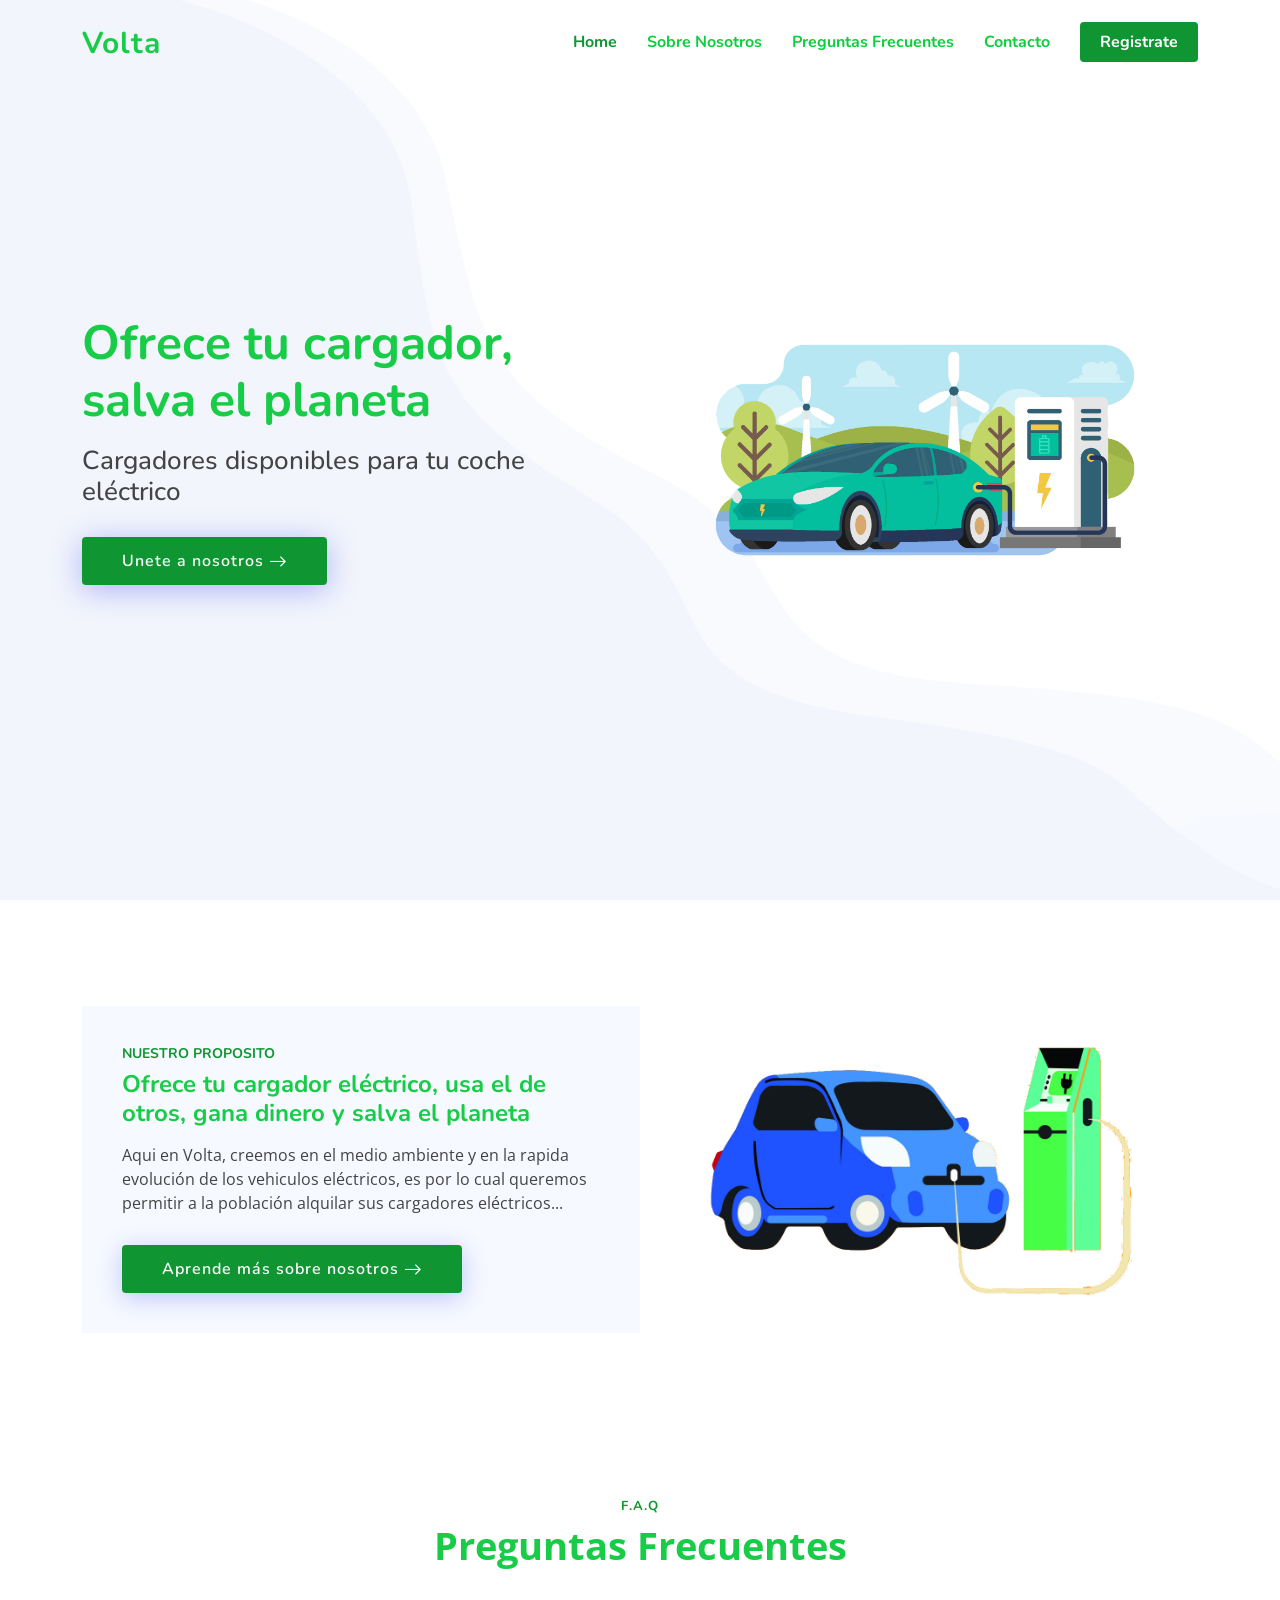
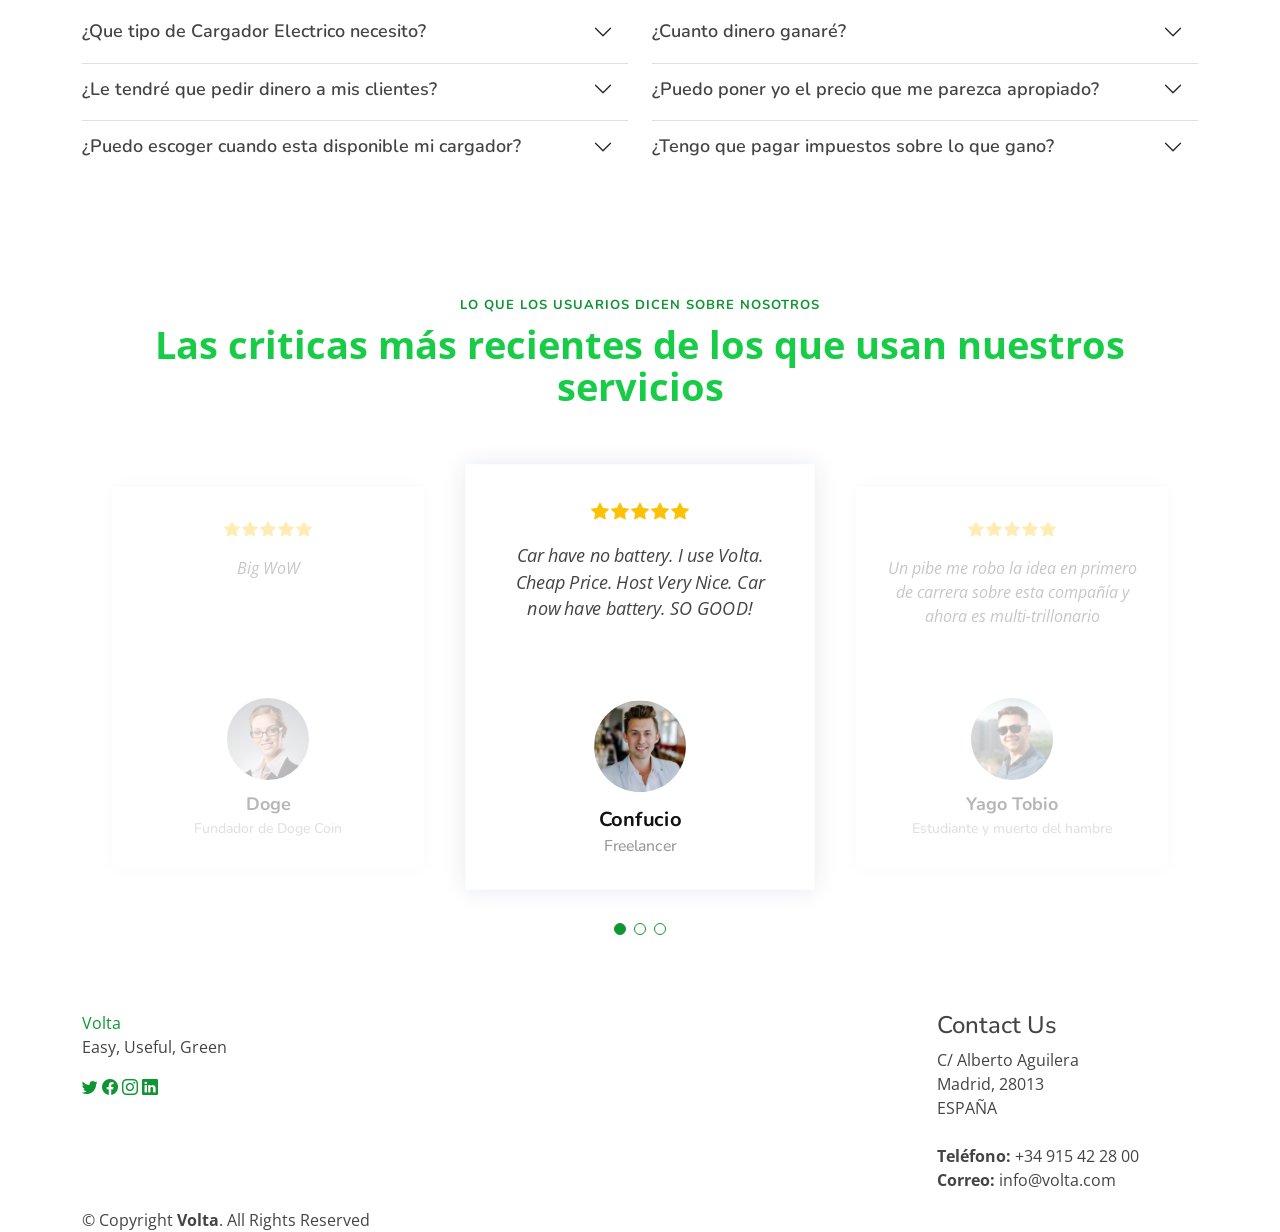
==== commit d2f3e769: "Reactualización + Pagina principal acabada" ====
--- a/src/main/resources/static/index.html
+++ b/src/main/resources/static/index.html
@@ -5,8 +5,9 @@
   <meta charset="utf-8">
   <meta content="width=device-width, initial-scale=1.0" name="viewport">
 
-  <title>Volta</title>
+  <title>Volta Bootstrap Template - Index</title>
   <meta content="" name="description">
+
   <meta content="" name="keywords">
 
   <!-- Favicons -->
@@ -14,13 +15,12 @@
   <link href="assets/img/apple-touch-icon.png" rel="apple-touch-icon">
 
   <!-- Google Fonts -->
-  <link href="https://fonts.googleapis.com/css?family=Open+Sans:300,300i,400,400i,600,600i,700,700i|Jost:300,300i,400,400i,500,500i,600,600i,700,700i|Poppins:300,300i,400,400i,500,500i,600,600i,700,700i" rel="stylesheet">
+  <link href="https://fonts.googleapis.com/css?family=Open+Sans:300,300i,400,400i,600,600i,700,700i|Nunito:300,300i,400,400i,600,600i,700,700i|Poppins:300,300i,400,400i,500,500i,600,600i,700,700i" rel="stylesheet">
 
   <!-- Vendor CSS Files -->
   <link href="assets/vendor/aos/aos.css" rel="stylesheet">
   <link href="assets/vendor/bootstrap/css/bootstrap.min.css" rel="stylesheet">
   <link href="assets/vendor/bootstrap-icons/bootstrap-icons.css" rel="stylesheet">
-  <link href="assets/vendor/boxicons/css/boxicons.min.css" rel="stylesheet">
   <link href="assets/vendor/glightbox/css/glightbox.min.css" rel="stylesheet">
   <link href="assets/vendor/remixicon/remixicon.css" rel="stylesheet">
   <link href="assets/vendor/swiper/swiper-bundle.min.css" rel="stylesheet">
@@ -28,29 +28,49 @@
   <!-- Template Main CSS File -->
   <link href="assets/css/style.css" rel="stylesheet">
 
-
+  <!-- =======================================================
+  * Template Name: Volta - v1.9.0
+  * Template URL: https:// .com/Volta-bootstrap-startup-template/
+  * Author:  .com
+  * License: https:// .com/license/
+  ======================================================== -->
 </head>
 
 <body>
 
   <!-- ======= Header ======= -->
-  <header id="header" class="fixed-top ">
-    <div class="container d-flex align-items-center">
-
-      <h1 class="logo me-auto"><a href="index.html" class="logo me-auto"><img src="assets/img/logo.png" alt="" class="img-fluid"></a></h1>
-      
+  <header id="header" class="header fixed-top">
+    <div class="container-fluid container-xl d-flex align-items-center justify-content-between">
+
+      <a href="index.html" class="logo d-flex align-items-center">
+        <span>Volta</span>
+      </a>
 
       <nav id="navbar" class="navbar">
         <ul>
-          <li><a class="nav-link scrollto active" href="index.html#hero">Página principal</a></li>
-          <li><a class="nav-link scrollto" href="index.html#about">Sobre nosotros</a></li>
-          <li><a class="nav-link scrollto" href="index.html#services">Servicios</a></li>
-          <li><a class="nav-link scrollto" href="index.html#portfolio">Portfolio</a></li>
-          <li><a class="nav-link scrollto" href="index.html#team">Equipo</a></li>
-          <li><a href="mapCargadores.html" class="nav-link scrollto">Mapa Cargadores</a></li>
-          <li><a href="addCargadores.html" class="nav-link scrollto">Dueño cargador </a></li>
-          <li><a class="nav-link scrollto" href="index.html#contact">Contacto</a></li>
-          <li><a class="getstarted scrollto" href="index.html#about">Únete a nosotros</a></li>
+          <li><a class="nav-link scrollto active" href="#hero">Home</a></li>
+          <li><a class="nav-link scrollto" href="#about">Sobre Nosotros</a></li>
+          <li><a class="nav-link scrollto" href="#faq">Preguntas Frecuentes</a></li>
+          <!--Drop Down List
+          <li class="dropdown"><a href="#"><span>Drop Down</span> <i class="bi bi-chevron-down"></i></a>
+            <ul>
+              <li><a href="#">Drop Down 1</a></li>
+              <li class="dropdown"><a href="#"><span>Deep Drop Down</span> <i class="bi bi-chevron-right"></i></a>
+                <ul>
+                  <li><a href="#">Deep Drop Down 1</a></li>
+                  <li><a href="#">Deep Drop Down 2</a></li>
+                  <li><a href="#">Deep Drop Down 3</a></li>
+                  <li><a href="#">Deep Drop Down 4</a></li>
+                  <li><a href="#">Deep Drop Down 5</a></li>
+                </ul>
+              </li>
+              <li><a href="#">Drop Down 2</a></li>
+              <li><a href="#">Drop Down 3</a></li>
+              <li><a href="#">Drop Down 4</a></li>
+            </ul>
+          </li> -->
+          <li><a class="nav-link scrollto" href="#contact">Contacto</a></li>
+          <li><a class="getstarted scrollto" href="#about">Registrate</a></li>
         </ul>
         <i class="bi bi-list mobile-nav-toggle"></i>
       </nav><!-- .navbar -->
@@ -59,20 +79,24 @@
   </header><!-- End Header -->
 
   <!-- ======= Hero Section ======= -->
-  <section id="hero" class="d-flex align-items-center">
+  <section id="hero" class="hero d-flex align-items-center">
 
     <div class="container">
       <div class="row">
-        <div class="col-lg-6 d-flex flex-column justify-content-center pt-4 pt-lg-0 order-2 order-lg-1" data-aos="fade-up" data-aos-delay="200">
-          <h1>Cargadores disponibles para tu coche eléctrico</h1>
-          <h2>La innovación y el duro trabajo en equipo nos hace progresar</h2>
-          <div class="d-flex justify-content-center justify-content-lg-start">
-            <a href="#about" class="btn-get-started scrollto">Get Started</a>
-            <a href="https://www.youtube.com/watch?v=Zcb8yPEItwA&ab_channel=victorsabaris" class="glightbox btn-watch-video"><i class="bi bi-play-circle"></i><span>Watch Video</span></a>
-          </div>
-        </div>
-        <div class="col-lg-6 order-1 order-lg-2 hero-img" data-aos="zoom-in" data-aos-delay="200">
-          <img src="assets/img/CarStation.png" class="img-fluid animated" alt="">
+        <div class="col-lg-6 d-flex flex-column justify-content-center">
+          <h1 data-aos="fade-up">Ofrece tu cargador, salva el planeta</h1>
+          <h2 data-aos="fade-up" data-aos-delay="400">Cargadores disponibles para tu coche eléctrico</h2>
+          <div data-aos="fade-up" data-aos-delay="600">
+            <div class="text-center text-lg-start">
+              <a href="#about" class="btn-get-started scrollto d-inline-flex align-items-center justify-content-center align-self-center">
+                <span>Unete a nosotros</span>
+                <i class="bi bi-arrow-right"></i>
+              </a>
+            </div>
+          </div>
+        </div>
+        <div class="col-lg-6 hero-img" data-aos="zoom-out" data-aos-delay="200">
+          <img src="assets/img/hero-img.png" class="img-fluid" alt="">
         </div>
       </div>
     </div>
@@ -80,720 +104,676 @@
   </section><!-- End Hero -->
 
   <main id="main">
-
-    <!-- ======= Clients Section ======= -->
-    <section id="clients" class="clients section-bg">
-      <div class="container">
-
-        <div class="row" data-aos="zoom-in">
-
-          <div class="col-lg-2 col-md-4 col-6 d-flex align-items-center justify-content-center">
-            <img src="assets/img/clients/client-1.png" class="img-fluid" alt="">
-          </div>
-
-          <div class="col-lg-2 col-md-4 col-6 d-flex align-items-center justify-content-center">
-            <img src="assets/img/clients/client-2.png" class="img-fluid" alt="">
-          </div>
-
-          <div class="col-lg-2 col-md-4 col-6 d-flex align-items-center justify-content-center">
-            <img src="assets/img/clients/client-3.png" class="img-fluid" alt="">
-          </div>
-
-          <div class="col-lg-2 col-md-4 col-6 d-flex align-items-center justify-content-center">
-            <img src="assets/img/clients/client-4.png" class="img-fluid" alt="">
-          </div>
-
-          <div class="col-lg-2 col-md-4 col-6 d-flex align-items-center justify-content-center">
-            <img src="assets/img/clients/client-5.png" class="img-fluid" alt="">
-          </div>
-
-          <div class="col-lg-2 col-md-4 col-6 d-flex align-items-center justify-content-center">
-            <img src="assets/img/clients/client-6.png" class="img-fluid" alt="">
-          </div>
-
-        </div>
-
-      </div>
-    </section><!-- End Cliens Section -->
-
-
-    <!-- ======= Why Us Section ======= -->
-    <section id="why-us" class="why-us section-bg">
-      <div class="container-fluid" data-aos="fade-up">
+    <!-- ======= About Section ======= -->
+    <section id="about" class="about">
+
+      <div class="container" data-aos="fade-up">
+        <div class="row gx-0">
+
+          <div class="col-lg-6 d-flex flex-column justify-content-center" data-aos="fade-up" data-aos-delay="200">
+            <div class="content">
+              <h3>Nuestro proposito</h3>
+              <h2>Ofrece tu cargador eléctrico, usa el de otros, gana dinero y salva el planeta</h2>
+              <p>
+                Aqui en Volta, creemos en el medio ambiente y en la rapida evolución de los vehiculos eléctricos, es por lo cual queremos permitir a la población alquilar sus cargadores eléctricos...
+              </p>
+              <div class="text-center text-lg-start">
+                <a href="#" class="btn-read-more d-inline-flex align-items-center justify-content-center align-self-center">
+                  <span>Aprende más sobre nosotros</span>
+                  <i class="bi bi-arrow-right"></i>
+                </a>
+              </div>
+            </div>
+          </div>
+
+          <div class="col-lg-6 d-flex align-items-center" data-aos="zoom-out" data-aos-delay="200">
+            <img src="assets/img/about.jpg" class="img-fluid" alt="">
+          </div>
+
+        </div>
+      </div>
+
+    </section><!-- End About Section -->
+
+    <!-- ======= Counts Section
+    <section id="counts" class="counts">
+      <div class="container" data-aos="fade-up">
+
+        <div class="row gy-4">
+
+          <div class="col-lg-3 col-md-6">
+            <div class="count-box">
+              <i class="bi bi-emoji-smile"></i>
+              <div>
+                <span data-purecounter-start="0" data-purecounter-end="232" data-purecounter-duration="1" class="purecounter"></span>
+                <p>Happy Clients</p>
+              </div>
+            </div>
+          </div>
+
+          <div class="col-lg-3 col-md-6">
+            <div class="count-box">
+              <i class="bi bi-journal-richtext" style="color: #ee6c20;"></i>
+              <div>
+                <span data-purecounter-start="0" data-purecounter-end="521" data-purecounter-duration="1" class="purecounter"></span>
+                <p>Projects</p>
+              </div>
+            </div>
+          </div>
+
+          <div class="col-lg-3 col-md-6">
+            <div class="count-box">
+              <i class="bi bi-headset" style="color: #15be56;"></i>
+              <div>
+                <span data-purecounter-start="0" data-purecounter-end="1463" data-purecounter-duration="1" class="purecounter"></span>
+                <p>Hours Of Support</p>
+              </div>
+            </div>
+          </div>
+
+          <div class="col-lg-3 col-md-6">
+            <div class="count-box">
+              <i class="bi bi-people" style="color: #bb0852;"></i>
+              <div>
+                <span data-purecounter-start="0" data-purecounter-end="15" data-purecounter-duration="1" class="purecounter"></span>
+                <p>Hard Workers</p>
+              </div>
+            </div>
+          </div>
+
+        </div>
+
+      </div>
+    </section>======= -->
+
+    <!-- ======= Services Section
+    <section id="services" class="services">
+
+      <div class="container" data-aos="fade-up">
+
+        <header class="section-header">
+          <h2>Services</h2>
+          <p>Veritatis et dolores facere numquam et praesentium</p>
+        </header>
+
+        <div class="row gy-4">
+
+          <div class="col-lg-4 col-md-6" data-aos="fade-up" data-aos-delay="200">
+            <div class="service-box blue">
+              <i class="ri-discuss-line icon"></i>
+              <h3>Nesciunt Mete</h3>
+              <p>Provident nihil minus qui consequatur non omnis maiores. Eos accusantium minus dolores iure perferendis tempore et consequatur.</p>
+              <a href="#" class="read-more"><span>Read More</span> <i class="bi bi-arrow-right"></i></a>
+            </div>
+          </div>
+
+          <div class="col-lg-4 col-md-6" data-aos="fade-up" data-aos-delay="300">
+            <div class="service-box orange">
+              <i class="ri-discuss-line icon"></i>
+              <h3>Eosle Commodi</h3>
+              <p>Ut autem aut autem non a. Sint sint sit facilis nam iusto sint. Libero corrupti neque eum hic non ut nesciunt dolorem.</p>
+              <a href="#" class="read-more"><span>Read More</span> <i class="bi bi-arrow-right"></i></a>
+            </div>
+          </div>
+
+          <div class="col-lg-4 col-md-6" data-aos="fade-up" data-aos-delay="400">
+            <div class="service-box green">
+              <i class="ri-discuss-line icon"></i>
+              <h3>Ledo Markt</h3>
+              <p>Ut excepturi voluptatem nisi sed. Quidem fuga consequatur. Minus ea aut. Vel qui id voluptas adipisci eos earum corrupti.</p>
+              <a href="#" class="read-more"><span>Read More</span> <i class="bi bi-arrow-right"></i></a>
+            </div>
+          </div>
+
+          <div class="col-lg-4 col-md-6" data-aos="fade-up" data-aos-delay="500">
+            <div class="service-box red">
+              <i class="ri-discuss-line icon"></i>
+              <h3>Asperiores Commodi</h3>
+              <p>Non et temporibus minus omnis sed dolor esse consequatur. Cupiditate sed error ea fuga sit provident adipisci neque.</p>
+              <a href="#" class="read-more"><span>Read More</span> <i class="bi bi-arrow-right"></i></a>
+            </div>
+          </div>
+
+          <div class="col-lg-4 col-md-6" data-aos="fade-up" data-aos-delay="600">
+            <div class="service-box purple">
+              <i class="ri-discuss-line icon"></i>
+              <h3>Velit Doloremque.</h3>
+              <p>Cumque et suscipit saepe. Est maiores autem enim facilis ut aut ipsam corporis aut. Sed animi at autem alias eius labore.</p>
+              <a href="#" class="read-more"><span>Read More</span> <i class="bi bi-arrow-right"></i></a>
+            </div>
+          </div>
+
+          <div class="col-lg-4 col-md-6" data-aos="fade-up" data-aos-delay="700">
+            <div class="service-box pink">
+              <i class="ri-discuss-line icon"></i>
+              <h3>Dolori Architecto</h3>
+              <p>Hic molestias ea quibusdam eos. Fugiat enim doloremque aut neque non et debitis iure. Corrupti recusandae ducimus enim.</p>
+              <a href="#" class="read-more"><span>Read More</span> <i class="bi bi-arrow-right"></i></a>
+            </div>
+          </div>
+
+        </div>
+
+      </div>
+
+    </section> ======= -->
+
+    <!-- ======= Pricing Section 
+    <section id="pricing" class="pricing">
+
+      <div class="container" data-aos="fade-up">
+
+        <header class="section-header">
+          <h2>Pricing</h2>
+          <p>Check our Pricing</p>
+        </header>
+
+        <div class="row gy-4" data-aos="fade-left">
+
+          <div class="col-lg-3 col-md-6" data-aos="zoom-in" data-aos-delay="100">
+            <div class="box">
+              <h3 style="color: #07d5c0;">Free Plan</h3>
+              <div class="price"><sup>$</sup>0<span> / mo</span></div>
+              <img src="assets/img/pricing-free.png" class="img-fluid" alt="">
+              <ul>
+                <li>Aida dere</li>
+                <li>Nec feugiat nisl</li>
+                <li>Nulla at volutpat dola</li>
+                <li class="na">Pharetra massa</li>
+                <li class="na">Massa ultricies mi</li>
+              </ul>
+              <a href="#" class="btn-buy">Buy Now</a>
+            </div>
+          </div>
+
+          <div class="col-lg-3 col-md-6" data-aos="zoom-in" data-aos-delay="200">
+            <div class="box">
+              <span class="featured">Featured</span>
+              <h3 style="color: #65c600;">Starter Plan</h3>
+              <div class="price"><sup>$</sup>19<span> / mo</span></div>
+              <img src="assets/img/pricing-starter.png" class="img-fluid" alt="">
+              <ul>
+                <li>Aida dere</li>
+                <li>Nec feugiat nisl</li>
+                <li>Nulla at volutpat dola</li>
+                <li>Pharetra massa</li>
+                <li class="na">Massa ultricies mi</li>
+              </ul>
+              <a href="#" class="btn-buy">Buy Now</a>
+            </div>
+          </div>
+
+          <div class="col-lg-3 col-md-6" data-aos="zoom-in" data-aos-delay="300">
+            <div class="box">
+              <h3 style="color: #ff901c;">Business Plan</h3>
+              <div class="price"><sup>$</sup>29<span> / mo</span></div>
+              <img src="assets/img/pricing-business.png" class="img-fluid" alt="">
+              <ul>
+                <li>Aida dere</li>
+                <li>Nec feugiat nisl</li>
+                <li>Nulla at volutpat dola</li>
+                <li>Pharetra massa</li>
+                <li>Massa ultricies mi</li>
+              </ul>
+              <a href="#" class="btn-buy">Buy Now</a>
+            </div>
+          </div>
+
+          <div class="col-lg-3 col-md-6" data-aos="zoom-in" data-aos-delay="400">
+            <div class="box">
+              <h3 style="color: #ff0071;">Ultimate Plan</h3>
+              <div class="price"><sup>$</sup>49<span> / mo</span></div>
+              <img src="assets/img/pricing-ultimate.png" class="img-fluid" alt="">
+              <ul>
+                <li>Aida dere</li>
+                <li>Nec feugiat nisl</li>
+                <li>Nulla at volutpat dola</li>
+                <li>Pharetra massa</li>
+                <li>Massa ultricies mi</li>
+              </ul>
+              <a href="#" class="btn-buy">Buy Now</a>
+            </div>
+          </div>
+
+        </div>
+
+      </div>
+
+    </section> ======= -->
+
+    <!-- ======= F.A.Q Section ======= -->
+    <section id="faq" class="faq">
+
+      <div class="container" data-aos="fade-up">
+
+        <header class="section-header">
+          <h2>F.A.Q</h2>
+          <p>Preguntas Frecuentes</p>
+        </header>
 
         <div class="row">
-
-          <div class="col-lg-7 d-flex flex-column justify-content-center align-items-stretch  order-2 order-lg-1">
-
-            <div class="content">
-              <h3>Eum ipsam laborum deleniti <strong>velit pariatur architecto aut nihil</strong></h3>
-              <p>
-                Lorem ipsum dolor sit amet, consectetur adipiscing elit, sed do eiusmod tempor incididunt ut labore et dolore magna aliqua. Duis aute irure dolor in reprehenderit
-              </p>
-            </div>
-
-            <div class="accordion-list">
-              <ul>
-                <li>
-                  <a data-bs-toggle="collapse" class="collapse" data-bs-target="#accordion-list-1"><span>01</span> Non consectetur a erat nam at lectus urna duis? <i class="bx bx-chevron-down icon-show"></i><i class="bx bx-chevron-up icon-close"></i></a>
-                  <div id="accordion-list-1" class="collapse show" data-bs-parent=".accordion-list">
-                    <p>
-                      Feugiat pretium nibh ipsum consequat. Tempus iaculis urna id volutpat lacus laoreet non curabitur gravida. Venenatis lectus magna fringilla urna porttitor rhoncus dolor purus non.
-                    </p>
+          <div class="col-lg-6">
+            <!-- F.A.Q List 1-->
+            <div class="accordion accordion-flush" id="faqlist1">
+              <div class="accordion-item">
+                <h2 class="accordion-header">
+                  <button class="accordion-button collapsed" type="button" data-bs-toggle="collapse" data-bs-target="#faq-content-1">
+                    ¿Que tipo de Cargador Electrico necesito?
+                  </button>
+                </h2>
+                <div id="faq-content-1" class="accordion-collapse collapse" data-bs-parent="#faqlist1">
+                  <div class="accordion-body">
+                    Aunque tengas un cargador Tipo 1, Tipo 2, o uno estandar, puedes registrar tu cargador con nosotros. Obtendremos esta información cuando te apuntes, y solo te enviaremos reservas de la gente con el tipo de vehiculo adecuado. 
                   </div>
-                </li>
-
-                <li>
-                  <a data-bs-toggle="collapse" data-bs-target="#accordion-list-2" class="collapsed"><span>02</span> Feugiat scelerisque varius morbi enim nunc? <i class="bx bx-chevron-down icon-show"></i><i class="bx bx-chevron-up icon-close"></i></a>
-                  <div id="accordion-list-2" class="collapse" data-bs-parent=".accordion-list">
-                    <p>
-                      Dolor sit amet consectetur adipiscing elit pellentesque habitant morbi. Id interdum velit laoreet id donec ultrices. Fringilla phasellus faucibus scelerisque eleifend donec pretium. Est pellentesque elit ullamcorper dignissim. Mauris ultrices eros in cursus turpis massa tincidunt dui.
-                    </p>
+                </div>
+              </div>
+
+              <div class="accordion-item">
+                <h2 class="accordion-header">
+                  <button class="accordion-button collapsed" type="button" data-bs-toggle="collapse" data-bs-target="#faq-content-2">
+                    ¿Le tendré que pedir dinero a mis clientes?
+                  </button>
+                </h2>
+                <div id="faq-content-2" class="accordion-collapse collapse" data-bs-parent="#faqlist1">
+                  <div class="accordion-body">
+                    ¡No! De la gestión ya nos encargamos nosotros. El cliente pagará para ambos parking y carga a través de Volta, y nosotros te pasaremos las ganancias. 
                   </div>
-                </li>
-
-                <li>
-                  <a data-bs-toggle="collapse" data-bs-target="#accordion-list-3" class="collapsed"><span>03</span> Dolor sit amet consectetur adipiscing elit? <i class="bx bx-chevron-down icon-show"></i><i class="bx bx-chevron-up icon-close"></i></a>
-                  <div id="accordion-list-3" class="collapse" data-bs-parent=".accordion-list">
-                    <p>
-                      Eleifend mi in nulla posuere sollicitudin aliquam ultrices sagittis orci. Faucibus pulvinar elementum integer enim. Sem nulla pharetra diam sit amet nisl suscipit. Rutrum tellus pellentesque eu tincidunt. Lectus urna duis convallis convallis tellus. Urna molestie at elementum eu facilisis sed odio morbi quis
-                    </p>
+                </div>
+              </div>
+
+              <div class="accordion-item">
+                <h2 class="accordion-header">
+                  <button class="accordion-button collapsed" type="button" data-bs-toggle="collapse" data-bs-target="#faq-content-3">
+                    ¿Puedo escoger cuando esta disponible mi cargador?
+                  </button>
+                </h2>
+                <div id="faq-content-3" class="accordion-collapse collapse" data-bs-parent="#faqlist1">
+                  <div class="accordion-body">
+                    Claro que sí. Puedes ajustar la disponibilidad de tu cargador como veas apto, solo recibirás reservas en esas horas. Es más, todas las reservas se suelen hacer con antelación, por lo tanto siempre estarás al corriente de cuando está siendo usado. 
                   </div>
-                </li>
-
-              </ul>
-            </div>
-
-          </div>
-
-          <div class="col-lg-5 align-items-stretch order-1 order-lg-2 img" style='background-image: url("assets/img/why-us.png");' data-aos="zoom-in" data-aos-delay="150">&nbsp;</div>
-        </div>
-
-      </div>
-    </section><!-- End Why Us Section -->
-
-    <!-- ======= Sobre nosotros Section ======= -->
-    <section id="about" class="about">
+                </div>
+              </div>
+
+            </div>
+          </div>
+
+          <div class="col-lg-6">
+
+            <!-- F.A.Q List 2-->
+            <div class="accordion accordion-flush" id="faqlist2">
+
+              <div class="accordion-item">
+                <h2 class="accordion-header">
+                  <button class="accordion-button collapsed" type="button" data-bs-toggle="collapse" data-bs-target="#faq2-content-1">
+                    ¿Cuanto dinero ganaré?
+                  </button>
+                </h2>
+                <div id="faq2-content-1" class="accordion-collapse collapse" data-bs-parent="#faqlist2">
+                  <div class="accordion-body">
+                    Hemos tenido algunos anfitriones que ganan tanto como 3500 euros al año. Lo que ganes dependera del tipo de espacio que tengas y de la demanda en tu area. Al evolucionar el mundo de los coches eléctricos, solo vemos que esa demanda incremente. Es un tiempo emocionante para abarcarse. 
+                  </div>
+                </div>
+              </div>
+
+              <div class="accordion-item">
+                <h2 class="accordion-header">
+                  <button class="accordion-button collapsed" type="button" data-bs-toggle="collapse" data-bs-target="#faq2-content-2">
+                    ¿Puedo poner yo el precio que me parezca apropiado?
+                  </button>
+                </h2>
+                <div id="faq2-content-2" class="accordion-collapse collapse" data-bs-parent="#faqlist2">
+                  <div class="accordion-body">
+                    ¡Sí! Apreciamos que los costes de la electricidad varíe entre región y que la demanda tambien varíe. Durante el registro, podrás escoger precio automático o ajustarlo tú. 
+                  </div>
+                </div>
+              </div>
+
+              <div class="accordion-item">
+                <h2 class="accordion-header">
+                  <button class="accordion-button collapsed" type="button" data-bs-toggle="collapse" data-bs-target="#faq2-content-3">
+                    ¿Tengo que pagar impuestos sobre lo que gano?
+                  </button>
+                </h2>
+                <div id="faq2-content-3" class="accordion-collapse collapse" data-bs-parent="#faqlist2">
+                  <div class="accordion-body">
+                    Ehm, en el Reino Unido parece que no. En España aún no hemos mirado (:
+                  </div>
+                </div>
+              </div>
+
+            </div>
+          </div>
+
+        </div>
+
+      </div>
+
+    </section><!-- End F.A.Q Section -->
+
+    
+    <!--===== Portfolio =====
+    <section id="portfolio" class="portfolio">
+
       <div class="container" data-aos="fade-up">
 
-        <div class="section-title h2">
-          <h2>Sobre nosotros</h2>
-        </div>
-
-        <div class="row2 content">
-          <div class="col-lg-6">
-            <p>
-              Lorem ipsum dolor sit amet, consectetur adipiscing elit, sed do eiusmod tempor incididunt ut labore et dolore
-              magna aliqua.
-            </p>
-            <ul>
-              <li><i class="ri-check-double-line"></i> Ullamco laboris nisi ut aliquip ex ea commodo consequat</li>
-              <li><i class="ri-check-double-line"></i> Duis aute irure dolor in reprehenderit in voluptate velit</li>
-              <li><i class="ri-check-double-line"></i> Ullamco laboris nisi ut aliquip ex ea commodo consequat</li>
+        <header class="section-header">
+          <h2>Portfolio</h2>
+          <p>Check our latest work</p>
+        </header>
+
+        <div class="row" data-aos="fade-up" data-aos-delay="100">
+          <div class="col-lg-12 d-flex justify-content-center">
+            <ul id="portfolio-flters">
+              <li data-filter="*" class="filter-active">All</li>
+              <li data-filter=".filter-app">App</li>
+              <li data-filter=".filter-card">Card</li>
+              <li data-filter=".filter-web">Web</li>
             </ul>
           </div>
-          <div class="col-lg-6 pt-4 pt-lg-0">
-            <p>
-              Ullamco laboris nisi ut aliquip ex ea commodo consequat. Duis aute irure dolor in reprehenderit in voluptate
-              velit esse cillum dolore eu fugiat nulla pariatur. Excepteur sint occaecat cupidatat non proident, sunt in
-              culpa qui officia deserunt mollit anim id est laborum.
-            </p>
-            <a href="#" class="btn-learn-more">Saber más</a>
-          </div>
-        </div>
-
-      </div>
-    </section><!-- End Sobre nosotros Section -->
-    <!-- ======= Skills Section ======= -->
-    <section id="skills" class="skills">
+        </div>
+
+        <div class="row gy-4 portfolio-container" data-aos="fade-up" data-aos-delay="200">
+
+          <div class="col-lg-4 col-md-6 portfolio-item filter-app">
+            <div class="portfolio-wrap">
+              <img src="assets/img/portfolio/portfolio-1.jpg" class="img-fluid" alt="">
+              <div class="portfolio-info">
+                <h4>App 1</h4>
+                <p>App</p>
+                <div class="portfolio-links">
+                  <a href="assets/img/portfolio/portfolio-1.jpg" data-gallery="portfolioGallery" class="portfokio-lightbox" title="App 1"><i class="bi bi-plus"></i></a>
+                  <a href="portfolio-details.html" title="More Details"><i class="bi bi-link"></i></a>
+                </div>
+              </div>
+            </div>
+          </div>
+
+          <div class="col-lg-4 col-md-6 portfolio-item filter-web">
+            <div class="portfolio-wrap">
+              <img src="assets/img/portfolio/portfolio-2.jpg" class="img-fluid" alt="">
+              <div class="portfolio-info">
+                <h4>Web 3</h4>
+                <p>Web</p>
+                <div class="portfolio-links">
+                  <a href="assets/img/portfolio/portfolio-2.jpg" data-gallery="portfolioGallery" class="portfokio-lightbox" title="Web 3"><i class="bi bi-plus"></i></a>
+                  <a href="portfolio-details.html" title="More Details"><i class="bi bi-link"></i></a>
+                </div>
+              </div>
+            </div>
+          </div>
+
+          <div class="col-lg-4 col-md-6 portfolio-item filter-app">
+            <div class="portfolio-wrap">
+              <img src="assets/img/portfolio/portfolio-3.jpg" class="img-fluid" alt="">
+              <div class="portfolio-info">
+                <h4>App 2</h4>
+                <p>App</p>
+                <div class="portfolio-links">
+                  <a href="assets/img/portfolio/portfolio-3.jpg" data-gallery="portfolioGallery" class="portfokio-lightbox" title="App 2"><i class="bi bi-plus"></i></a>
+                  <a href="portfolio-details.html" title="More Details"><i class="bi bi-link"></i></a>
+                </div>
+              </div>
+            </div>
+          </div>
+
+          <div class="col-lg-4 col-md-6 portfolio-item filter-card">
+            <div class="portfolio-wrap">
+              <img src="assets/img/portfolio/portfolio-4.jpg" class="img-fluid" alt="">
+              <div class="portfolio-info">
+                <h4>Card 2</h4>
+                <p>Card</p>
+                <div class="portfolio-links">
+                  <a href="assets/img/portfolio/portfolio-4.jpg" data-gallery="portfolioGallery" class="portfokio-lightbox" title="Card 2"><i class="bi bi-plus"></i></a>
+                  <a href="portfolio-details.html" title="More Details"><i class="bi bi-link"></i></a>
+                </div>
+              </div>
+            </div>
+          </div>
+
+          <div class="col-lg-4 col-md-6 portfolio-item filter-web">
+            <div class="portfolio-wrap">
+              <img src="assets/img/portfolio/portfolio-5.jpg" class="img-fluid" alt="">
+              <div class="portfolio-info">
+                <h4>Web 2</h4>
+                <p>Web</p>
+                <div class="portfolio-links">
+                  <a href="assets/img/portfolio/portfolio-5.jpg" data-gallery="portfolioGallery" class="portfokio-lightbox" title="Web 2"><i class="bi bi-plus"></i></a>
+                  <a href="portfolio-details.html" title="More Details"><i class="bi bi-link"></i></a>
+                </div>
+              </div>
+            </div>
+          </div>
+
+          <div class="col-lg-4 col-md-6 portfolio-item filter-app">
+            <div class="portfolio-wrap">
+              <img src="assets/img/portfolio/portfolio-6.jpg" class="img-fluid" alt="">
+              <div class="portfolio-info">
+                <h4>App 3</h4>
+                <p>App</p>
+                <div class="portfolio-links">
+                  <a href="assets/img/portfolio/portfolio-6.jpg" data-gallery="portfolioGallery" class="portfokio-lightbox" title="App 3"><i class="bi bi-plus"></i></a>
+                  <a href="portfolio-details.html" title="More Details"><i class="bi bi-link"></i></a>
+                </div>
+              </div>
+            </div>
+          </div>
+
+          <div class="col-lg-4 col-md-6 portfolio-item filter-card">
+            <div class="portfolio-wrap">
+              <img src="assets/img/portfolio/portfolio-7.jpg" class="img-fluid" alt="">
+              <div class="portfolio-info">
+                <h4>Card 1</h4>
+                <p>Card</p>
+                <div class="portfolio-links">
+                  <a href="assets/img/portfolio/portfolio-7.jpg" data-gallery="portfolioGallery" class="portfokio-lightbox" title="Card 1"><i class="bi bi-plus"></i></a>
+                  <a href="portfolio-details.html" title="More Details"><i class="bi bi-link"></i></a>
+                </div>
+              </div>
+            </div>
+          </div>
+
+          <div class="col-lg-4 col-md-6 portfolio-item filter-card">
+            <div class="portfolio-wrap">
+              <img src="assets/img/portfolio/portfolio-8.jpg" class="img-fluid" alt="">
+              <div class="portfolio-info">
+                <h4>Card 3</h4>
+                <p>Card</p>
+                <div class="portfolio-links">
+                  <a href="assets/img/portfolio/portfolio-8.jpg" data-gallery="portfolioGallery" class="portfokio-lightbox" title="Card 3"><i class="bi bi-plus"></i></a>
+                  <a href="portfolio-details.html" title="More Details"><i class="bi bi-link"></i></a>
+                </div>
+              </div>
+            </div>
+          </div>
+
+          <div class="col-lg-4 col-md-6 portfolio-item filter-web">
+            <div class="portfolio-wrap">
+              <img src="assets/img/portfolio/portfolio-9.jpg" class="img-fluid" alt="">
+              <div class="portfolio-info">
+                <h4>Web 3</h4>
+                <p>Web</p>
+                <div class="portfolio-links">
+                  <a href="assets/img/portfolio/portfolio-9.jpg" data-gallery="portfolioGallery" class="portfokio-lightbox" title="Web 3"><i class="bi bi-plus"></i></a>
+                  <a href="portfolio-details.html" title="More Details"><i class="bi bi-link"></i></a>
+                </div>
+              </div>
+            </div>
+          </div>
+
+        </div>
+
+      </div>
+
+    </section>
+    -->
+
+
+    <!-- ======= Testimonials Section ======= -->
+    <section id="testimonials" class="testimonials">
+
       <div class="container" data-aos="fade-up">
 
-        <div class="row">
-          <div class="col-lg-6 d-flex align-items-center" data-aos="fade-right" data-aos-delay="100">
-            <img src="assets/img/skills.png" class="img-fluid" alt="">
-          </div>
-          <div class="col-lg-6 pt-4 pt-lg-0 content" data-aos="fade-left" data-aos-delay="100">
-            <h3>Velocidad de carga de los distintos modelos</h3>
-            <p class="fst-italic">
-              Lorem ipsum dolor sit amet, consectetur adipiscing elit, sed do eiusmod tempor incididunt ut labore et dolore
-              magna aliqua.
-            </p>
-
-            <div class="skills-content">
-
-              <div class="progress">
-                <span class="skill">Terra AC de ABB <i class="val">100%</i></span>
-                <div class="progress-bar-wrap">
-                  <div class="progress-bar" role="progressbar" aria-valuenow="100" aria-valuemin="0" aria-valuemax="100"></div>
-                </div>
-              </div>
-
-              <div class="progress">
-                <span class="skill">Circutor <i class="val">90%</i></span>
-                <div class="progress-bar-wrap">
-                  <div class="progress-bar" role="progressbar" aria-valuenow="90" aria-valuemin="0" aria-valuemax="100"></div>
-                </div>
-              </div>
-
-              <div class="progress">
-                <span class="skill">EVBOX Elvi <i class="val">75%</i></span>
-                <div class="progress-bar-wrap">
-                  <div class="progress-bar" role="progressbar" aria-valuenow="75" aria-valuemin="0" aria-valuemax="100"></div>
-                </div>
-              </div>
-
-              <div class="progress">
-                <span class="skill">Orbis VIARIS UNI <i class="val">55%</i></span>
-                <div class="progress-bar-wrap">
-                  <div class="progress-bar" role="progressbar" aria-valuenow="55" aria-valuemin="0" aria-valuemax="100"></div>
-                </div>
-              </div>
-
-            </div>
-
-          </div>
-        </div>
-
-      </div>
-    </section><!-- End Skills Section -->
-
-    <!-- ======= Services Section ======= -->
-    <section id="services" class="services section-bg2">
+        <header class="section-header">
+          <h2>Lo que los usuarios dicen sobre nosotros</h2>
+          <p>Las criticas más recientes de los que usan nuestros servicios</p>
+        </header>
+
+        <div class="testimonials-slider swiper" data-aos="fade-up" data-aos-delay="200">
+          <div class="swiper-wrapper">
+
+    
+            <div class="swiper-slide">
+              <div class="testimonial-item">
+                <div class="stars">
+                  <i class="bi bi-star-fill"></i><i class="bi bi-star-fill"></i><i class="bi bi-star-fill"></i><i class="bi bi-star-fill"></i><i class="bi bi-star-fill"></i>
+                </div>
+                <p>
+                  Big WoW
+                </p>
+                <div class="profile mt-auto">
+                  <img src="assets/img/testimonials/testimonials-3.jpg" class="testimonial-img" alt="">
+                  <h3>Doge</h3>
+                  <h4>Fundador de Doge Coin</h4>
+                </div>
+              </div>
+            </div><!-- End testimonial item -->
+
+            <div class="swiper-slide">
+              <div class="testimonial-item">
+                <div class="stars">
+                  <i class="bi bi-star-fill"></i><i class="bi bi-star-fill"></i><i class="bi bi-star-fill"></i><i class="bi bi-star-fill"></i><i class="bi bi-star-fill"></i>
+                </div>
+                <p>
+                  Car have no battery. I use Volta. Cheap Price. Host Very Nice. Car now have battery. SO GOOD!
+                </p>
+                <div class="profile mt-auto">
+                  <img src="assets/img/testimonials/testimonials-4.jpg" class="testimonial-img" alt="">
+                  <h3>Confucio</h3>
+                  <h4>Freelancer</h4>
+                </div>
+              </div>
+            </div><!-- End testimonial item -->
+
+            <div class="swiper-slide">
+              <div class="testimonial-item">
+                <div class="stars">
+                  <i class="bi bi-star-fill"></i><i class="bi bi-star-fill"></i><i class="bi bi-star-fill"></i><i class="bi bi-star-fill"></i><i class="bi bi-star-fill"></i>
+                </div>
+                <p>
+                  Un pibe me robo la idea en primero de carrera sobre esta compañía y ahora es multi-trillonario
+                </p>
+                <div class="profile mt-auto">
+                  <img src="assets/img/testimonials/testimonials-5.jpg" class="testimonial-img" alt="">
+                  <h3>Yago Tobio</h3>
+                  <h4>Estudiante y muerto del hambre</h4>
+                </div>
+              </div>
+            </div><!-- End testimonial item -->
+
+          </div>
+          <div class="swiper-pagination"></div>
+        </div>
+
+      </div>
+
+    </section><!-- End Testimonials Section -->
+
+
+
+    <!-- ======= Clients Section ======= 
+    <section id="clients" class="clients">
+
       <div class="container" data-aos="fade-up">
 
-        <div class="section-title">
-          <h2>Servicios</h2>
-          <p>Magnam dolores commodi suscipit. Necessitatibus eius consequatur ex aliquid fuga eum quidem. Sit sint consectetur velit. Quisquam quos quisquam cupiditate. Et nemo qui impedit suscipit alias ea. Quia fugiat sit in iste officiis commodi quidem hic quas.</p>
-        </div>
-
-        <div class="row">
-          <div class="col-xl-3 col-md-6 d-flex align-items-stretch" data-aos="zoom-in" data-aos-delay="100">
-            <div class="icon-box">
-              <div class="icon"><i class="bx bxl-dribbble"></i></div>
-              <h4><a href="">Lorem Ipsum</a></h4>
-              <p>Voluptatum deleniti atque corrupti quos dolores et quas molestias excepturi</p>
-            </div>
-          </div>
-
-          <div class="col-xl-3 col-md-6 d-flex align-items-stretch mt-4 mt-md-0" data-aos="zoom-in" data-aos-delay="200">
-            <div class="icon-box">
-              <div class="icon"><i class="bx bx-file"></i></div>
-              <h4><a href="">Sed ut perspici</a></h4>
-              <p>Duis aute irure dolor in reprehenderit in voluptate velit esse cillum dolore</p>
-            </div>
-          </div>
-
-          <div class="col-xl-3 col-md-6 d-flex align-items-stretch mt-4 mt-xl-0" data-aos="zoom-in" data-aos-delay="300">
-            <div class="icon-box">
-              <div class="icon"><i class="bx bx-tachometer"></i></div>
-              <h4><a href="">Magni Dolores</a></h4>
-              <p>Excepteur sint occaecat cupidatat non proident, sunt in culpa qui officia</p>
-            </div>
-          </div>
-
-          <div class="col-xl-3 col-md-6 d-flex align-items-stretch mt-4 mt-xl-0" data-aos="zoom-in" data-aos-delay="400">
-            <div class="icon-box">
-              <div class="icon"><i class="bx bx-layer"></i></div>
-              <h4><a href="">Nemo Enim</a></h4>
-              <p>At vero eos et accusamus et iusto odio dignissimos ducimus qui blanditiis</p>
-            </div>
-          </div>
-
-        </div>
-
-      </div>
-    </section><!-- End Servicios Section -->
-
-    <!-- ======= Cta Section ======= -->
-    <section id="cta" class="cta">
-      <div class="container" data-aos="zoom-in">
-
-        <div class="row">
-          <div class="col-lg-9 text-center text-lg-start">
-            <h3>Llamada a la acción</h3>
-            <p> Duis aute irure dolor in reprehenderit in voluptate velit esse cillum dolore eu fugiat nulla pariatur. Excepteur sint occaecat cupidatat non proident, sunt in culpa qui officia deserunt mollit anim id est laborum.</p>
-          </div>
-          <div class="col-lg-3 cta-btn-container text-center">
-            <a class="cta-btn align-middle" href="#">Llamada a la acción</a>
-          </div>
-        </div>
-
-      </div>
-    </section><!-- End Cta Section -->
-
-    <!-- ======= Portfolio Section ======= -->
-    <section id="portfolio" class="portfolio section-bg2">
-      <div class="container" data-aos="fade-up">
-
-        <div class="section-title">
-          <h2>Portfolio</h2>
-          <p>Magnam dolores commodi suscipit. Necessitatibus eius consequatur ex aliquid fuga eum quidem. Sit sint consectetur velit. Quisquam quos quisquam cupiditate. Et nemo qui impedit suscipit alias ea. Quia fugiat sit in iste officiis commodi quidem hic quas.</p>
-        </div>
-
-        <ul id="portfolio-flters" class="d-flex justify-content-center" data-aos="fade-up" data-aos-delay="100">
-          <li data-filter="*" class="filter-active">Todo</li>
-          <li data-filter=".filter-app">Cargadores</li>
-          <li data-filter=".filter-card">Coches</li>
-          <li data-filter=".filter-web">Accesorios</li>
-        </ul>
-
-        <div class="row portfolio-container" data-aos="fade-up" data-aos-delay="200">
-
-          <div class="col-lg-4 col-md-6 portfolio-item filter-app">
-            <div class="portfolio-img"><img src="assets/img/portfolio/portfolio-1.jpg" class="img-fluid" alt=""></div>
-            <div class="portfolio-info">
-              <h4>Cargadores 1</h4>
-              <p>Cargadores</p>
-              <a href="assets/img/portfolio/portfolio-1.jpg" data-gallery="portfolioGallery" class="portfolio-lightbox preview-link" title="App 1"><i class="bx bx-plus"></i></a>
-              <a href="portfolio-details.html" class="details-link" title="More Details"><i class="bx bx-link"></i></a>
-            </div>
-          </div>
-
-          <div class="col-lg-4 col-md-6 portfolio-item filter-web">
-            <div class="portfolio-img"><img src="assets/img/portfolio/portfolio-2.jpg" class="img-fluid" alt=""></div>
-            <div class="portfolio-info">
-              <h4>Accesorios 3</h4>
-              <p>Accesorios</p>
-              <a href="assets/img/portfolio/portfolio-2.jpg" data-gallery="portfolioGallery" class="portfolio-lightbox preview-link" title="Web 3"><i class="bx bx-plus"></i></a>
-              <a href="portfolio-details.html" class="details-link" title="More Details"><i class="bx bx-link"></i></a>
-            </div>
-          </div>
-
-          <div class="col-lg-4 col-md-6 portfolio-item filter-app">
-            <div class="portfolio-img"><img src="assets/img/portfolio/portfolio-3.jpg" class="img-fluid" alt=""></div>
-            <div class="portfolio-info">
-              <h4>Cargadores 2</h4>
-              <p>Cargadores</p>
-              <a href="assets/img/portfolio/portfolio-3.jpg" data-gallery="portfolioGallery" class="portfolio-lightbox preview-link" title="App 2"><i class="bx bx-plus"></i></a>
-              <a href="portfolio-details.html" class="details-link" title="More Details"><i class="bx bx-link"></i></a>
-            </div>
-          </div>
-
-          <div class="col-lg-4 col-md-6 portfolio-item filter-card">
-            <div class="portfolio-img"><img src="assets/img/portfolio/portfolio-4.jpg" class="img-fluid" alt=""></div>
-            <div class="portfolio-info">
-              <h4>Coche 2</h4>
-              <p>Coche</p>
-              <a href="assets/img/portfolio/portfolio-4.jpg" data-gallery="portfolioGallery" class="portfolio-lightbox preview-link" title="Card 2"><i class="bx bx-plus"></i></a>
-              <a href="portfolio-details.html" class="details-link" title="More Details"><i class="bx bx-link"></i></a>
-            </div>
-          </div>
-
-          <div class="col-lg-4 col-md-6 portfolio-item filter-web">
-            <div class="portfolio-img"><img src="assets/img/portfolio/portfolio-5.jpg" class="img-fluid" alt=""></div>
-            <div class="portfolio-info">
-              <h4>Accesorios 2</h4>
-              <p>Accesorios</p>
-              <a href="assets/img/portfolio/portfolio-5.jpg" data-gallery="portfolioGallery" class="portfolio-lightbox preview-link" title="Web 2"><i class="bx bx-plus"></i></a>
-              <a href="portfolio-details.html" class="details-link" title="More Details"><i class="bx bx-link"></i></a>
-            </div>
-          </div>
-
-          <div class="col-lg-4 col-md-6 portfolio-item filter-app">
-            <div class="portfolio-img"><img src="assets/img/portfolio/portfolio-6.jpg" class="img-fluid" alt=""></div>
-            <div class="portfolio-info">
-              <h4>Cargadores 3</h4>
-              <p>Cargadores</p>
-              <a href="assets/img/portfolio/portfolio-6.jpg" data-gallery="portfolioGallery" class="portfolio-lightbox preview-link" title="App 3"><i class="bx bx-plus"></i></a>
-              <a href="portfolio-details.html" class="details-link" title="More Details"><i class="bx bx-link"></i></a>
-            </div>
-          </div>
-
-          <div class="col-lg-4 col-md-6 portfolio-item filter-card">
-            <div class="portfolio-img"><img src="assets/img/portfolio/portfolio-7.jpg" class="img-fluid" alt=""></div>
-            <div class="portfolio-info">
-              <h4>Coche 1</h4>
-              <p>Coche</p>
-              <a href="assets/img/portfolio/portfolio-7.jpg" data-gallery="portfolioGallery" class="portfolio-lightbox preview-link" title="Card 1"><i class="bx bx-plus"></i></a>
-              <a href="portfolio-details.html" class="details-link" title="More Details"><i class="bx bx-link"></i></a>
-            </div>
-          </div>
-
-          <div class="col-lg-4 col-md-6 portfolio-item filter-card">
-            <div class="portfolio-img"><img src="assets/img/portfolio/portfolio-8.jpg" class="img-fluid" alt=""></div>
-            <div class="portfolio-info">
-              <h4>Coche 3</h4>
-              <p>Coche</p>
-              <a href="assets/img/portfolio/portfolio-8.jpg" data-gallery="portfolioGallery" class="portfolio-lightbox preview-link" title="Card 3"><i class="bx bx-plus"></i></a>
-              <a href="portfolio-details.html" class="details-link" title="More Details"><i class="bx bx-link"></i></a>
-            </div>
-          </div>
-
-          <div class="col-lg-4 col-md-6 portfolio-item filter-web">
-            <div class="portfolio-img"><img src="assets/img/portfolio/portfolio-9.jpg" class="img-fluid" alt=""></div>
-            <div class="portfolio-info">
-              <h4>Accesorios 3</h4>
-              <p>Accesorios</p>
-              <a href="assets/img/portfolio/portfolio-9.jpg" data-gallery="portfolioGallery" class="portfolio-lightbox preview-link" title="Web 3"><i class="bx bx-plus"></i></a>
-              <a href="portfolio-details.html" class="details-link" title="More Details"><i class="bx bx-link"></i></a>
-            </div>
-          </div>
-
-        </div>
-
-      </div>
-    </section><!-- End Portfolio Section -->
-
-    <!-- ======= Team Section ======= -->
-    <section id="team" class="team section-bg">
-      <div class="container" data-aos="fade-up">
-
-        <div class="section-title">
-          <h2>Equipo</h2>
-          <p>Magnam dolores commodi suscipit. Necessitatibus eius consequatur ex aliquid fuga eum quidem. Sit sint consectetur velit. Quisquam quos quisquam cupiditate. Et nemo qui impedit suscipit alias ea. Quia fugiat sit in iste officiis commodi quidem hic quas.</p>
-        </div>
-
-        <div class="row">
-
-          <div class="col-lg-6">
-            <div class="member d-flex align-items-start" data-aos="zoom-in" data-aos-delay="100">
-              <div class="pic"><img src="assets/img/team/team-1.jpg" class="img-fluid" alt=""></div>
-              <div class="member-info">
-                <h4>Walter White</h4>
-                <span>Chief Executive Officer</span>
-                <p>Explicabo voluptatem mollitia et repellat qui dolorum quasi</p>
-                <div class="social">
-                  <a href=""><i class="ri-twitter-fill"></i></a>
-                  <a href=""><i class="ri-facebook-fill"></i></a>
-                  <a href=""><i class="ri-instagram-fill"></i></a>
-                  <a href=""> <i class="ri-linkedin-box-fill"></i> </a>
-                </div>
-              </div>
-            </div>
-          </div>
-
-          <div class="col-lg-6 mt-4 mt-lg-0">
-            <div class="member d-flex align-items-start" data-aos="zoom-in" data-aos-delay="200">
-              <div class="pic"><img src="assets/img/team/team-2.jpg" class="img-fluid" alt=""></div>
-              <div class="member-info">
-                <h4>Sarah Jhonson</h4>
-                <span>Product Manager</span>
-                <p>Aut maiores voluptates amet et quis praesentium qui senda para</p>
-                <div class="social">
-                  <a href=""><i class="ri-twitter-fill"></i></a>
-                  <a href=""><i class="ri-facebook-fill"></i></a>
-                  <a href=""><i class="ri-instagram-fill"></i></a>
-                  <a href=""> <i class="ri-linkedin-box-fill"></i> </a>
-                </div>
-              </div>
-            </div>
-          </div>
-
-          <div class="col-lg-6 mt-4">
-            <div class="member d-flex align-items-start" data-aos="zoom-in" data-aos-delay="300">
-              <div class="pic"><img src="assets/img/team/team-3.jpg" class="img-fluid" alt=""></div>
-              <div class="member-info">
-                <h4>William Anderson</h4>
-                <span>CTO</span>
-                <p>Quisquam facilis cum velit laborum corrupti fuga rerum quia</p>
-                <div class="social">
-                  <a href=""><i class="ri-twitter-fill"></i></a>
-                  <a href=""><i class="ri-facebook-fill"></i></a>
-                  <a href=""><i class="ri-instagram-fill"></i></a>
-                  <a href=""> <i class="ri-linkedin-box-fill"></i> </a>
-                </div>
-              </div>
-            </div>
-          </div>
-
-          <div class="col-lg-6 mt-4">
-            <div class="member d-flex align-items-start" data-aos="zoom-in" data-aos-delay="400">
-              <div class="pic"><img src="assets/img/team/team-4.jpg" class="img-fluid" alt=""></div>
-              <div class="member-info">
-                <h4>Amanda Jepson</h4>
-                <span>Accountant</span>
-                <p>Dolorum tempora officiis odit laborum officiis et et accusamus</p>
-                <div class="social">
-                  <a href=""><i class="ri-twitter-fill"></i></a>
-                  <a href=""><i class="ri-facebook-fill"></i></a>
-                  <a href=""><i class="ri-instagram-fill"></i></a>
-                  <a href=""> <i class="ri-linkedin-box-fill"></i> </a>
-                </div>
-              </div>
-            </div>
-          </div>
-
-        </div>
-
-      </div>
-    </section><!-- End Team Section -->
-
-    <!-- ======= Pricing Section ======= -->
-    <section id="pricing" class="pricing">
-      <div class="container" data-aos="fade-up">
-
-        <div class="section-title">
-          <h2>Precios</h2>
-          <p>Magnam dolores commodi suscipit. Necessitatibus eius consequatur ex aliquid fuga eum quidem. Sit sint consectetur velit. Quisquam quos quisquam cupiditate. Et nemo qui impedit suscipit alias ea. Quia fugiat sit in iste officiis commodi quidem hic quas.</p>
-        </div>
-
-        <div class="row">
-
-          <div class="col-lg-4" data-aos="fade-up" data-aos-delay="100">
-            <div class="box">
-              <h3>Subscripción diaria</h3>
-              <h4>30<sup>€</sup><span>al dia</span></h4>
-              <ul>
-                <li><i class="bx bx-check"></i> Quam adipiscing vitae proin</li>
-                <li><i class="bx bx-check"></i> Nec feugiat nisl pretium</li>
-                <li><i class="bx bx-check"></i> Nulla at volutpat diam uteera</li>
-                <li class="na"><i class="bx bx-x"></i> <span>Pharetra massa massa ultricies</span></li>
-                <li class="na"><i class="bx bx-x"></i> <span>Massa ultricies mi quis hendrerit</span></li>
-              </ul>
-              <a href="#" class="buy-btn">Empezar</a>
-            </div>
-          </div>
-
-          <div class="col-lg-4 mt-4 mt-lg-0" data-aos="fade-up" data-aos-delay="200">
-            <div class="box featured">
-              <h3>Plan semanal</h3>
-              <h4>120<sup>€</sup><span>a la semana</span></h4>
-              <ul>
-                <li><i class="bx bx-check"></i> Quam adipiscing vitae proin</li>
-                <li><i class="bx bx-check"></i> Nec feugiat nisl pretium</li>
-                <li><i class="bx bx-check"></i> Nulla at volutpat diam uteera</li>
-                <li><i class="bx bx-check"></i> Pharetra massa massa ultricies</li>
-                <li><i class="bx bx-check"></i> Massa ultricies mi quis hendrerit</li>
-              </ul>
-              <a href="#" class="buy-btn">Empezar</a>
-            </div>
-          </div>
-
-          <div class="col-lg-4 mt-4 mt-lg-0" data-aos="fade-up" data-aos-delay="300">
-            <div class="box">
-              <h3>Developer Plan</h3>
-              <h4>430<sup>€</sup><span>al mes</span></h4>
-              <ul>
-                <li><i class="bx bx-check"></i> Quam adipiscing vitae proin</li>
-                <li><i class="bx bx-check"></i> Nec feugiat nisl pretium</li>
-                <li><i class="bx bx-check"></i> Nulla at volutpat diam uteera</li>
-                <li><i class="bx bx-check"></i> Pharetra massa massa ultricies</li>
-                <li><i class="bx bx-check"></i> Massa ultricies mi quis hendrerit</li>
-              </ul>
-              <a href="#" class="buy-btn">Empezar</a>
-            </div>
-          </div>
-
-        </div>
-
-      </div>
-    </section><!-- End Pricing Section -->
-
-    <!-- ======= Frequently Asked Questions Section ======= -->
-    <section id="faq" class="faq section-bg2">
-      <div class="container" data-aos="fade-up">
-
-        <div class="section-title">
-          <h2>Preguntas frecuentes</h2>
-          <p>Magnam dolores commodi suscipit. Necessitatibus eius consequatur ex aliquid fuga eum quidem. Sit sint consectetur velit. Quisquam quos quisquam cupiditate. Et nemo qui impedit suscipit alias ea. Quia fugiat sit in iste officiis commodi quidem hic quas.</p>
-        </div>
-
-        <div class="faq-list">
-          <ul>
-            <li data-aos="fade-up" data-aos-delay="100">
-              <i class="bx bx-help-circle icon-help"></i> <a data-bs-toggle="collapse" class="collapse" data-bs-target="#faq-list-1">Non consectetur a erat nam at lectus urna duis? <i class="bx bx-chevron-down icon-show"></i><i class="bx bx-chevron-up icon-close"></i></a>
-              <div id="faq-list-1" class="collapse show" data-bs-parent=".faq-list">
-                <p>
-                  Feugiat pretium nibh ipsum consequat. Tempus iaculis urna id volutpat lacus laoreet non curabitur gravida. Venenatis lectus magna fringilla urna porttitor rhoncus dolor purus non.
-                </p>
-              </div>
-            </li>
-
-            <li data-aos="fade-up" data-aos-delay="200">
-              <i class="bx bx-help-circle icon-help"></i> <a data-bs-toggle="collapse" data-bs-target="#faq-list-2" class="collapsed">Feugiat scelerisque varius morbi enim nunc? <i class="bx bx-chevron-down icon-show"></i><i class="bx bx-chevron-up icon-close"></i></a>
-              <div id="faq-list-2" class="collapse" data-bs-parent=".faq-list">
-                <p>
-                  Dolor sit amet consectetur adipiscing elit pellentesque habitant morbi. Id interdum velit laoreet id donec ultrices. Fringilla phasellus faucibus scelerisque eleifend donec pretium. Est pellentesque elit ullamcorper dignissim. Mauris ultrices eros in cursus turpis massa tincidunt dui.
-                </p>
-              </div>
-            </li>
-
-            <li data-aos="fade-up" data-aos-delay="300">
-              <i class="bx bx-help-circle icon-help"></i> <a data-bs-toggle="collapse" data-bs-target="#faq-list-3" class="collapsed">Dolor sit amet consectetur adipiscing elit? <i class="bx bx-chevron-down icon-show"></i><i class="bx bx-chevron-up icon-close"></i></a>
-              <div id="faq-list-3" class="collapse" data-bs-parent=".faq-list">
-                <p>
-                  Eleifend mi in nulla posuere sollicitudin aliquam ultrices sagittis orci. Faucibus pulvinar elementum integer enim. Sem nulla pharetra diam sit amet nisl suscipit. Rutrum tellus pellentesque eu tincidunt. Lectus urna duis convallis convallis tellus. Urna molestie at elementum eu facilisis sed odio morbi quis
-                </p>
-              </div>
-            </li>
-
-            <li data-aos="fade-up" data-aos-delay="400">
-              <i class="bx bx-help-circle icon-help"></i> <a data-bs-toggle="collapse" data-bs-target="#faq-list-4" class="collapsed">Tempus quam pellentesque nec nam aliquam sem et tortor consequat? <i class="bx bx-chevron-down icon-show"></i><i class="bx bx-chevron-up icon-close"></i></a>
-              <div id="faq-list-4" class="collapse" data-bs-parent=".faq-list">
-                <p>
-                  Molestie a iaculis at erat pellentesque adipiscing commodo. Dignissim suspendisse in est ante in. Nunc vel risus commodo viverra maecenas accumsan. Sit amet nisl suscipit adipiscing bibendum est. Purus gravida quis blandit turpis cursus in.
-                </p>
-              </div>
-            </li>
-
-            <li data-aos="fade-up" data-aos-delay="500">
-              <i class="bx bx-help-circle icon-help"></i> <a data-bs-toggle="collapse" data-bs-target="#faq-list-5" class="collapsed">Tortor vitae purus faucibus ornare. Varius vel pharetra vel turpis nunc eget lorem dolor? <i class="bx bx-chevron-down icon-show"></i><i class="bx bx-chevron-up icon-close"></i></a>
-              <div id="faq-list-5" class="collapse" data-bs-parent=".faq-list">
-                <p>
-                  Laoreet sit amet cursus sit amet dictum sit amet justo. Mauris vitae ultricies leo integer malesuada nunc vel. Tincidunt eget nullam non nisi est sit amet. Turpis nunc eget lorem dolor sed. Ut venenatis tellus in metus vulputate eu scelerisque.
-                </p>
-              </div>
-            </li>
-
-          </ul>
-        </div>
-
-      </div>
-    </section><!-- End Frequently Asked Questions Section -->
-
-    <!-- ======= Contact Section ======= -->
-    <section id="contact" class="contact section-bg2">
-      <div class="container" data-aos="fade-up">
-
-        <div class="section-title">
-          <h2>Contacto</h2>
-          <p>Magnam dolores commodi suscipit. Necessitatibus eius consequatur ex aliquid fuga eum quidem. Sit sint consectetur velit. Quisquam quos quisquam cupiditate. Et nemo qui impedit suscipit alias ea. Quia fugiat sit in iste officiis commodi quidem hic quas.</p>
-        </div>
-
-        <div class="row">
-
-          <div class="col-lg-5 d-flex align-items-stretch">
-            <div class="info">
-              <div class="address">
-                <i class="bi bi-geo-alt"></i>
-                <h4>Dirección:</h4>
-                <p>A108 Adam Street, New York, NY 535022</p>
-              </div>
-
-              <div class="email">
-                <i class="bi bi-envelope"></i>
-                <h4>Email:</h4>
-                <p>info@example.com</p>
-              </div>
-
-              <div class="phone">
-                <i class="bi bi-phone"></i>
-                <h4>Teléfono:</h4>
-                <p>+1 5589 55488 55s</p>
-              </div>
-
-              <iframe src="https://www.google.com/maps/embed?pb=!1m14!1m8!1m3!1d12097.433213460943!2d-74.0062269!3d40.7101282!3m2!1i1024!2i768!4f13.1!3m3!1m2!1s0x0%3A0xb89d1fe6bc499443!2sDowntown+Conference+Center!5e0!3m2!1smk!2sbg!4v1539943755621" frameborder="0" style="border:0; width: 100%; height: 290px;" allowfullscreen></iframe>
-            </div>
-
-          </div>
-
-          <div class="col-lg-7 mt-5 mt-lg-0 d-flex align-items-stretch ">
-            <form action="forms/contact.php" method="post" role="form" class="php-email-form">
-              <div class="row">
-                <div class="form-group col-md-6">
-                  <label for="name">Tu nombre</label>
-                  <input type="text" name="name" class="form-control" id="name" required>
-                </div>
-                <div class="form-group col-md-6">
-                  <label for="name">Tu Email</label>
-                  <input type="email" class="form-control" name="email" id="email" required>
-                </div>
-              </div>
-              <div class="form-group">
-                <label for="name">Asunto</label>
-                <input type="text" class="form-control" name="subject" id="subject" required>
-              </div>
-              <div class="form-group">
-                <label for="name">Mensaje</label>
-                <textarea class="form-control" name="message" rows="10" required></textarea>
-              </div>
-              <div class="my-3">
-                <div class="loading">Cargando</div>
-                <div class="error-message"></div>
-                <div class="sent-message">Hemos enviado el mensaje. ¡Gracias!</div>
-              </div>
-              <div class="text-center"><button type="submit">Enviar mensaje</button></div>
-            </form>
-          </div>
-
-        </div>
-
-      </div>
-    </section><!-- End Contact Section -->
+        <header class="section-header">
+          <h2>Our Clients</h2>
+          <p>Temporibus omnis officia</p>
+        </header>
+
+        <div class="clients-slider swiper">
+          <div class="swiper-wrapper align-items-center">
+            <div class="swiper-slide"><img src="assets/img/clients/client-1.png" class="img-fluid" alt=""></div>
+            <div class="swiper-slide"><img src="assets/img/clients/client-2.png" class="img-fluid" alt=""></div>
+            <div class="swiper-slide"><img src="assets/img/clients/client-3.png" class="img-fluid" alt=""></div>
+            <div class="swiper-slide"><img src="assets/img/clients/client-4.png" class="img-fluid" alt=""></div>
+            <div class="swiper-slide"><img src="assets/img/clients/client-5.png" class="img-fluid" alt=""></div>
+            <div class="swiper-slide"><img src="assets/img/clients/client-6.png" class="img-fluid" alt=""></div>
+            <div class="swiper-slide"><img src="assets/img/clients/client-7.png" class="img-fluid" alt=""></div>
+            <div class="swiper-slide"><img src="assets/img/clients/client-8.png" class="img-fluid" alt=""></div>
+          </div>
+          <div class="swiper-pagination"></div>
+        </div>
+      </div>
+
+    </section>--><!-- End Clients Section -->
 
   </main><!-- End #main -->
 
   <!-- ======= Footer ======= -->
-  <footer id="footer">
-
-    <div class="footer-newsletter">
-      <div class="container">
-        <div class="row justify-content-center">
-          <div class="col-lg-6">
-            <h4>Recibe las últimas noticias</h4>
-            <p>Tamen quem nulla quae legam multos aute sint culpa legam noster magna</p>
-            <form action="" method="post">
-              <input type="email" name="email"><input type="submit" value="Subscribe">
-            </form>
-          </div>
-        </div>
-      </div>
-    </div>
+
 
     <div class="footer-top">
       <div class="container">
-        <div class="row">
-
-          <div class="col-lg-3 col-md-6 footer-contact">
-            <h3>Volta</h3>
+        <div class="row gy-4">
+          <div class="col-lg-5 col-md-12 footer-info">
+            <a href="index.html" class="logo d-flex align-items-center">
+              <span>Volta</span>
+            </a>
+            <p>Easy, Useful, Green</p>
+            <div class="social-links mt-3">
+              <a href="#" class="twitter"><i class="bi bi-twitter"></i></a>
+              <a href="#" class="facebook"><i class="bi bi-facebook"></i></a>
+              <a href="#" class="instagram"><i class="bi bi-instagram"></i></a>
+              <a href="#" class="linkedin"><i class="bi bi-linkedin"></i></a>
+            </div>
+          </div>
+
+          <div class="col-lg-2 col-6 footer-links">
+
+          </div>
+
+          <div class="col-lg-2 col-6 footer-links">
+
+          </div>
+
+          <div class="col-lg-3 col-md-12 footer-contact text-center text-md-start">
+            <h4>Contact Us</h4>
             <p>
-              A108 Adam Street <br>
-              New York, NY 535022<br>
-              United States <br><br>
-              <strong>Phone:</strong> +1 5589 55488 55<br>
-              <strong>Email:</strong> info@example.com<br>
+              C/ Alberto Aguilera <br>
+              Madrid, 28013<br>
+              ESPAÑA <br><br>
+              <strong>Teléfono:</strong> +34 915 42 28 00<br>
+              <strong>Correo:</strong> info@volta.com<br>
             </p>
-          </div>
-
-          <div class="col-lg-3 col-md-6 footer-links">
-            <h4>Enlaces útiles</h4>
-            <ul>
-              <li><i class="bx bx-chevron-right"></i> <a href="#">Página principal</a></li>
-              <li><i class="bx bx-chevron-right"></i> <a href="#">Sobre nosotros</a></li>
-              <li><i class="bx bx-chevron-right"></i> <a href="#">Servicios</a></li>
-              <li><i class="bx bx-chevron-right"></i> <a href="#">Terms of service</a></li>
-              <li><i class="bx bx-chevron-right"></i> <a href="#">Privacy policy</a></li>
-            </ul>
-          </div>
-
-         
-
-          <div class="col-lg-3 col-md-6 footer-links">
-            <h4>Nuestras redes sociales</h4>
-            <p>Cras fermentum odio eu feugiat lide par naso tierra videa magna derita valies</p>
-            <div class="social-links mt-3">
-              <a href="#" class="twitter"><i class="bx bxl-twitter"></i></a>
-              <a href="#" class="facebook"><i class="bx bxl-facebook"></i></a>
-              <a href="#" class="instagram"><i class="bx bxl-instagram"></i></a>
-              <a href="#" class="google-plus"><i class="bx bxl-skype"></i></a>
-              <a href="#" class="linkedin"><i class="bx bxl-linkedin"></i></a>
-            </div>
+
           </div>
 
         </div>
       </div>
     </div>
 
-    <div class="container footer-bottom clearfix">
+    <div class="container">
       <div class="copyright">
         &copy; Copyright <strong><span>Volta</span></strong>. All Rights Reserved
       </div>
       <div class="credits">
-        Diseñado por <p>Luis Bueno Archaga y Yago Tobio Souto</p>
+        <!-- All the links in the footer should remain intact. -->
+        <!-- You can delete the links only if you purchased the pro version. -->
+        <!-- Licensing information: https:// .com/license/ -->
+        <!-- Purchase the pro version with working PHP/AJAX contact form: https:// .com/Volta-bootstrap-startup-template/ -->
       </div>
     </div>
   </footer><!-- End Footer -->
 
-  <div id="preloader"></div>
   <a href="#" class="back-to-top d-flex align-items-center justify-content-center"><i class="bi bi-arrow-up-short"></i></a>
 
   <!-- Vendor JS Files -->
+  <script src="assets/vendor/purecounter/purecounter.js"></script>
   <script src="assets/vendor/aos/aos.js"></script>
   <script src="assets/vendor/bootstrap/js/bootstrap.bundle.min.js"></script>
   <script src="assets/vendor/glightbox/js/glightbox.min.js"></script>
   <script src="assets/vendor/isotope-layout/isotope.pkgd.min.js"></script>
   <script src="assets/vendor/swiper/swiper-bundle.min.js"></script>
-  <script src="assets/vendor/waypoints/noframework.waypoints.js"></script>
   <script src="assets/vendor/php-email-form/validate.js"></script>
 
   <!-- Template Main JS File -->
--- a/src/main/resources/static/assets/css/style.css
+++ b/src/main/resources/static/assets/css/style.css
@@ -1,92 +1,115 @@
 /**
-* Template Name: Arsha - v4.7.1
-* Template URL: https://bootstrapmade.com/arsha-free-bootstrap-html-template-corporate/
-* Author: BootstrapMade.com
-* License: https://bootstrapmade.com/license/
+* Template Name: Volta - v1.9.0
+* Template URL: https:// .com/Volta-bootstrap-startup-template/
+* Author:  .com
+* License: https:// .com/license/
 */
 
 /*--------------------------------------------------------------
 # General
 --------------------------------------------------------------*/
+:root {
+  scroll-behavior: smooth;
+}
+
 body {
   font-family: "Open Sans", sans-serif;
-  color: #f3f5fa;
-}
-.row {
-  font-family: "Open Sans", sans-serif;
-  color: #000000;
-}
-.row2 {
-  font-family: "Open Sans", sans-serif;
-  color: #f9f7f3;
-  --bs-gutter-x: 1.5rem;
-  --bs-gutter-y: 0;
+  color: #444444;
+}
+
+a {
+  color: #0f9633;
+  text-decoration: none;
+}
+
+a:hover {
+  color: #717ff5;
+  text-decoration: none;
+}
+
+h1, h2, h3, h4, h5, h6 {
+  font-family: "Nunito", sans-serif;
+}
+
+/*--------------------------------------------------------------
+# Sections
+--------------------------------------------------------------*/
+section {
+  padding: 60px 0;
+  overflow: hidden;
+}
+
+.section-header {
+  text-align: center;
+  padding-bottom: 40px;
+}
+.section-header h2 {
+  font-size: 13px;
+  letter-spacing: 1px;
+  font-weight: 700;
+  margin: 0;
+  color: #0f9633;
+  text-transform: uppercase;
+}
+.section-header p {
+  margin: 10px 0 0 0;
+  padding: 0;
+  font-size: 38px;
+  line-height: 42px;
+  font-weight: 700;
+  color: #18cc48;
+}
+@media (max-width: 768px) {
+  .section-header p {
+    font-size: 28px;
+    line-height: 32px;
+  }
+}
+
+/*--------------------------------------------------------------
+# Breadcrumbs
+--------------------------------------------------------------*/
+.breadcrumbs {
+  padding: 15px 0;
+  background: #18cc48;
+  min-height: 40px;
+  margin-top: 82px;
+  color: #fff;
+}
+@media (max-width: 992px) {
+  .breadcrumbs {
+    margin-top: 57px;
+  }
+}
+.breadcrumbs h2 {
+  font-size: 28px;
+  font-weight: 500;
+}
+.breadcrumbs ol {
   display: flex;
   flex-wrap: wrap;
-  margin-top: calc(-1 * var(--bs-gutter-y));
-  margin-right: calc(-.5 * var(--bs-gutter-x));
-  margin-left: calc(-.5 * var(--bs-gutter-x));
-}
-a {
-  color: #000000;
-  text-decoration: none;
-}
-
-a:hover {
-  color: #0fee55;
-  text-decoration: none;
-}
-
-h1, h2, h3, h4, h5, h6 {
-  font-family: "Jost", sans-serif;
-}
-
-/*--------------------------------------------------------------
-# Preloader
---------------------------------------------------------------*/
-#preloader {
-  position: fixed;
-  top: 0;
-  left: 0;
-  right: 0;
-  bottom: 0;
-  z-index: 9999;
-  overflow: hidden;
-  background: #21a55d;
-}
-
-#preloader:before {
-  content: "";
-  position: fixed;
-  top: calc(50% - 30px);
-  left: calc(50% - 30px);
-  border: 6px solid #21a55d;
-  border-top-color: #f9f7f3;
-  border-bottom-color: #f9f7f3;
-  border-radius: 50%;
-  width: 60px;
-  height: 60px;
-  -webkit-animation: animate-preloader 1s linear infinite;
-  animation: animate-preloader 1s linear infinite;
-}
-
-@-webkit-keyframes animate-preloader {
-  0% {
-    transform: rotate(0deg);
-  }
-  100% {
-    transform: rotate(360deg);
-  }
-}
-
-@keyframes animate-preloader {
-  0% {
-    transform: rotate(0deg);
-  }
-  100% {
-    transform: rotate(360deg);
-  }
-}
+  list-style: none;
+  padding: 0 0 10px 0;
+  margin: 0;
+  font-size: 14px;
+}
+.breadcrumbs ol a {
+  color: #fff;
+  transition: 0.3s;
+}
+.breadcrumbs ol a:hover {
+  text-decoration: underline;
+}
+.breadcrumbs ol li + li {
+  padding-left: 10px;
+}
+.breadcrumbs ol li + li::before {
+  display: inline-block;
+  padding-right: 10px;
+  color: #8894f6;
+  content: "/";
+}
+
 /*--------------------------------------------------------------
 # Back to top button
 --------------------------------------------------------------*/
@@ -96,21 +119,21 @@
   opacity: 0;
   right: 15px;
   bottom: 15px;
-  z-index: 996;
-  background: #000000;
+  z-index: 99999;
+  background: #0f9633;
   width: 40px;
   height: 40px;
-  border-radius: 50px;
+  border-radius: 4px;
   transition: all 0.4s;
 }
 .back-to-top i {
   font-size: 24px;
-  color: #f9f7f3;
+  color: #fff;
   line-height: 0;
 }
 .back-to-top:hover {
-  background: #6bc1e9;
-  color: #f9f7f3;
+  background: #6776f4;
+  color: #fff;
 }
 .back-to-top.active {
   visibility: visible;
@@ -118,30 +141,40 @@
 }
 
 /*--------------------------------------------------------------
+# Disable aos animation delay on mobile devices
+--------------------------------------------------------------*/
+@media screen and (max-width: 768px) {
+  [data-aos-delay] {
+    transition-delay: 0 !important;
+  }
+}
+/*--------------------------------------------------------------
 # Header
 --------------------------------------------------------------*/
-#header {
+.header {
   transition: all 0.5s;
   z-index: 997;
+  padding: 20px 0;
+}
+.header.header-scrolled {
+  background: #fff;
   padding: 15px 0;
-}
-#header.header-scrolled, #header.header-inner-pages {
-  background: #002405;
-}
-#header .logo {
+  box-shadow: 0px 2px 20px rgba(1, 41, 112, 0.1);
+}
+.header .logo {
+  line-height: 0;
+}
+.header .logo img {
+  max-height: 40px;
+  margin-right: 6px;
+}
+.header .logo span {
   font-size: 30px;
-  margin: 0;
-  padding: 0;
-  line-height: 1;
-  font-weight: 500;
-  letter-spacing: 2px;
-  text-transform: uppercase;
-}
-#header .logo a {
-  color: #f9f7f3;
-}
-#header .logo img {
-  max-height: 40px;
+  font-weight: 700;
+  letter-spacing: 1px;
+  color: #18cc48;
+  font-family: "Nunito", sans-serif;
+  margin-top: 3px;
 }
 
 /*--------------------------------------------------------------
@@ -168,9 +201,10 @@
   align-items: center;
   justify-content: space-between;
   padding: 10px 0 10px 30px;
-  font-size: 15px;
-  font-weight: 500;
-  color: #f9f7f3;
+  font-family: "Nunito", sans-serif;
+  font-size: 16px;
+  font-weight: 700;
+  color: #0ccf40;
   white-space: nowrap;
   transition: 0.3s;
 }
@@ -180,20 +214,18 @@
   margin-left: 5px;
 }
 .navbar a:hover, .navbar .active, .navbar .active:focus, .navbar li:hover > a {
-  color: #0fee55;
+  color: #0f9633;
 }
 .navbar .getstarted, .navbar .getstarted:focus {
+  background: #0f9633;
   padding: 8px 20px;
   margin-left: 30px;
-  border-radius: 50px;
-  color: #f9f7f3;
-  font-size: 14px;
-  border: 2px solid #0fee55;
-  font-weight: 600;
+  border-radius: 4px;
+  color: #fff;
 }
 .navbar .getstarted:hover, .navbar .getstarted:focus:hover {
-  color: #f9f7f3;
-  background: #0fee55;
+  color: #fff;
+  background: #177a32;
 }
 .navbar .dropdown ul {
   display: block;
@@ -205,7 +237,7 @@
   z-index: 99;
   opacity: 0;
   visibility: hidden;
-  background: #f9f7f3;
+  background: #fff;
   box-shadow: 0px 0px 30px rgba(127, 137, 161, 0.25);
   transition: 0.3s;
   border-radius: 4px;
@@ -215,16 +247,15 @@
 }
 .navbar .dropdown ul a {
   padding: 10px 20px;
-  font-size: 14px;
+  font-size: 15px;
   text-transform: none;
-  font-weight: 500;
-  color: #21a55d;
+  font-weight: 600;
 }
 .navbar .dropdown ul a i {
   font-size: 12px;
 }
 .navbar .dropdown ul a:hover, .navbar .dropdown ul .active:hover, .navbar .dropdown ul li:hover > a {
-  color: #0fee55;
+  color: #0f9633;
 }
 .navbar .dropdown:hover > ul {
   opacity: 1;
@@ -255,7 +286,7 @@
 * Mobile Navigation 
 */
 .mobile-nav-toggle {
-  color: #f9f7f3;
+  color: #18cc48;
   font-size: 28px;
   cursor: pointer;
   display: none;
@@ -263,7 +294,7 @@
   transition: 0.5s;
 }
 .mobile-nav-toggle.bi-x {
-  color: #f9f7f3;
+  color: #fff;
 }
 
 @media (max-width: 991px) {
@@ -282,9 +313,8 @@
   right: 0;
   left: 0;
   bottom: 0;
-  background: #21a55d;
-  transition: 0.3s;
-  z-index: 999;
+  background: rgba(1, 22, 61, 0.9);
+  transition: 0.3s;
 }
 .navbar-mobile .mobile-nav-toggle {
   position: absolute;
@@ -300,21 +330,20 @@
   left: 15px;
   padding: 10px 0;
   border-radius: 10px;
-  background-color: #f9f7f3;
+  background-color: #fff;
   overflow-y: auto;
   transition: 0.3s;
 }
 .navbar-mobile a, .navbar-mobile a:focus {
   padding: 10px 20px;
   font-size: 15px;
-  color: #000000;
+  color: #18cc48;
 }
 .navbar-mobile a:hover, .navbar-mobile .active, .navbar-mobile li:hover > a {
-  color: #0fee55;
+  color: #0f9633;
 }
 .navbar-mobile .getstarted, .navbar-mobile .getstarted:focus {
   margin: 15px;
-  color: #000000;
 }
 .navbar-mobile .dropdown ul {
   position: static;
@@ -324,7 +353,7 @@
   z-index: 99;
   opacity: 1;
   visibility: visible;
-  background: #f9f7f3;
+  background: #fff;
   box-shadow: 0px 0px 30px rgba(127, 137, 161, 0.25);
 }
 .navbar-mobile .dropdown ul li {
@@ -337,7 +366,7 @@
   font-size: 12px;
 }
 .navbar-mobile .dropdown ul a:hover, .navbar-mobile .dropdown ul .active:hover, .navbar-mobile .dropdown ul li:hover > a {
-  color: #0fee55;
+  color: #0f9633;
 }
 .navbar-mobile .dropdown > .dropdown-active {
   display: block;
@@ -346,572 +375,688 @@
 /*--------------------------------------------------------------
 # Hero Section
 --------------------------------------------------------------*/
-#hero {
+.hero {
   width: 100%;
-  height: 80vh;
-  background: #000000;
-}
-#hero .container {
-  padding-top: 72px;
-}
-#hero h1 {
-  margin: 0 0 10px 0;
+  height: 100vh;
+  background: url(../img/hero-bg.png) top center no-repeat;
+  background-size: cover;
+}
+.hero h1 {
+  margin: 0;
   font-size: 48px;
   font-weight: 700;
-  line-height: 56px;
-  color: #f9f7f3;
-}
-#hero h2 {
-  color: rgba(255, 255, 255, 0.6);
-  margin-bottom: 50px;
-  font-size: 24px;
-}
-#hero .btn-get-started {
-  font-family: "Jost", sans-serif;
-  font-weight: 500;
+  color: #18cc48;
+}
+.hero h2 {
+  color: #444444;
+  margin: 15px 0 0 0;
+  font-size: 26px;
+}
+.hero .btn-get-started {
+  margin-top: 30px;
+  line-height: 0;
+  padding: 15px 40px;
+  border-radius: 4px;
+  transition: 0.5s;
+  color: #fff;
+  background: #0f9633;
+  box-shadow: 0px 5px 30px rgba(65, 84, 241, 0.4);
+}
+.hero .btn-get-started span {
+  font-family: "Nunito", sans-serif;
+  font-weight: 600;
   font-size: 16px;
   letter-spacing: 1px;
-  display: inline-block;
-  padding: 10px 28px 11px 28px;
-  border-radius: 50px;
+}
+.hero .btn-get-started i {
+  margin-left: 5px;
+  font-size: 18px;
+  transition: 0.3s;
+}
+.hero .btn-get-started:hover i {
+  transform: translateX(5px);
+}
+.hero .hero-img {
+  text-align: right;
+}
+@media (min-width: 1024px) {
+  .hero {
+    background-attachment: fixed;
+  }
+}
+@media (max-width: 991px) {
+  .hero {
+    height: auto;
+    padding: 120px 0 60px 0;
+  }
+  .hero .hero-img {
+    text-align: center;
+    margin-top: 80px;
+  }
+  .hero .hero-img img {
+    width: 80%;
+  }
+}
+@media (max-width: 768px) {
+  .hero {
+    text-align: center;
+  }
+  .hero h1 {
+    font-size: 32px;
+  }
+  .hero h2 {
+    font-size: 24px;
+  }
+  .hero .hero-img img {
+    width: 100%;
+  }
+}
+
+/*--------------------------------------------------------------
+# Index Page
+--------------------------------------------------------------*/
+/*--------------------------------------------------------------
+# About
+--------------------------------------------------------------*/
+.about .content {
+  background-color: #f6f9ff;
+  padding: 40px;
+}
+.about h3 {
+  font-size: 14px;
+  font-weight: 700;
+  color: #0f9633;
+  text-transform: uppercase;
+}
+.about h2 {
+  font-size: 24px;
+  font-weight: 700;
+  color: #18cc48;
+}
+.about p {
+  margin: 15px 0 30px 0;
+  line-height: 24px;
+}
+.about .btn-read-more {
+  line-height: 0;
+  padding: 15px 40px;
+  border-radius: 4px;
   transition: 0.5s;
-  margin: 10px 0 0 0;
-  color: #f9f7f3;
-  background: #008028;
-}
-#hero .btn-get-started:hover {
-  background: #0fee55;
-}
-#hero .btn-watch-video {
+  color: #fff;
+  background: #0f9633;
+  box-shadow: 0px 5px 25px rgba(65, 84, 241, 0.3);
+}
+.about .btn-read-more span {
+  font-family: "Nunito", sans-serif;
+  font-weight: 600;
   font-size: 16px;
+  letter-spacing: 1px;
+}
+.about .btn-read-more i {
+  margin-left: 5px;
+  font-size: 18px;
+  transition: 0.3s;
+}
+.about .btn-read-more:hover i {
+  transform: translateX(5px);
+}
+
+/*--------------------------------------------------------------
+# Values
+--------------------------------------------------------------*/
+.values .box {
+  padding: 30px;
+  box-shadow: 0px 0 5px rgba(1, 41, 112, 0.08);
+  text-align: center;
+  transition: 0.3s;
+  height: 100%;
+}
+.values .box img {
+  padding: 30px 50px;
+  transition: 0.5s;
+  transform: scale(1.1);
+}
+.values .box h3 {
+  font-size: 24px;
+  color: #18cc48;
+  font-weight: 700;
+  margin-bottom: 18px;
+}
+.values .box:hover {
+  box-shadow: 0px 0 30px rgba(1, 41, 112, 0.08);
+}
+.values .box:hover img {
+  transform: scale(1);
+}
+
+/*--------------------------------------------------------------
+# Counts
+--------------------------------------------------------------*/
+.counts {
+  padding: 70px 0 60px;
+}
+.counts .count-box {
   display: flex;
   align-items: center;
-  transition: 0.5s;
-  margin: 10px 0 0 25px;
-  color: #f9f7f3;
-  line-height: 1;
-}
-#hero .btn-watch-video i {
+  padding: 30px;
+  width: 100%;
+  background: #fff;
+  box-shadow: 0px 0 30px rgba(1, 41, 112, 0.08);
+}
+.counts .count-box i {
+  font-size: 42px;
   line-height: 0;
-  color: #f9f7f3;
+  margin-right: 20px;
+  color: #0f9633;
+}
+.counts .count-box span {
+  font-size: 36px;
+  display: block;
+  font-weight: 600;
+  color: #0b198f;
+}
+.counts .count-box p {
+  padding: 0;
+  margin: 0;
+  font-family: "Nunito", sans-serif;
+  font-size: 14px;
+}
+
+/*--------------------------------------------------------------
+# Features
+--------------------------------------------------------------*/
+.features .feature-box {
+  padding: 24px 20px;
+  box-shadow: 0px 0 30px rgba(1, 41, 112, 0.08);
+  transition: 0.3s;
+  height: 100%;
+}
+.features .feature-box h3 {
+  font-size: 18px;
+  color: #18cc48;
+  font-weight: 700;
+  margin: 0;
+}
+.features .feature-box i {
+  line-height: 0;
+  background: #ecf3ff;
+  padding: 4px;
+  margin-right: 10px;
+  font-size: 24px;
+  border-radius: 3px;
+  transition: 0.3s;
+}
+.features .feature-box:hover i {
+  background: #0f9633;
+  color: #fff;
+}
+.features .feture-tabs {
+  margin-top: 120px;
+}
+.features .feture-tabs h3 {
+  color: #18cc48;
+  font-weight: 700;
   font-size: 32px;
-  transition: 0.3s;
+  margin-bottom: 10px;
+}
+@media (max-width: 768px) {
+  .features .feture-tabs h3 {
+    font-size: 28px;
+  }
+}
+.features .feture-tabs .nav-pills {
+  border-bottom: 1px solid #eee;
+}
+.features .feture-tabs .nav-link {
+  background: none;
+  text-transform: uppercase;
+  font-size: 15px;
+  font-weight: 600;
+  color: #18cc48;
+  padding: 12px 0;
+  margin-right: 25px;
+  margin-bottom: -2px;
+  border-radius: 0;
+}
+.features .feture-tabs .nav-link.active {
+  color: #0f9633;
+  border-bottom: 3px solid #0f9633;
+}
+.features .feture-tabs .tab-content h4 {
+  font-size: 18px;
+  margin: 0;
+  font-weight: 700;
+  color: #18cc48;
+}
+.features .feture-tabs .tab-content i {
+  font-size: 24px;
+  line-height: 0;
   margin-right: 8px;
-}
-#hero .btn-watch-video:hover i {
-  color: #0fee55;
-}
-#hero .animated {
-  animation: up-down 2s ease-in-out infinite alternate-reverse both;
-}
-@media (max-width: 991px) {
-  #hero {
-    height: 100vh;
-    text-align: center;
-  }
-  #hero .animated {
-    -webkit-animation: none;
-    animation: none;
-  }
-  #hero .hero-img {
-    text-align: center;
-  }
-  #hero .hero-img img {
-    width: 50%;
-  }
+  color: #0f9633;
+}
+.features .feature-icons {
+  margin-top: 120px;
+}
+.features .feature-icons h3 {
+  color: #18cc48;
+  font-weight: 700;
+  font-size: 32px;
+  margin-bottom: 20px;
+  text-align: center;
 }
 @media (max-width: 768px) {
-  #hero h1 {
+  .features .feature-icons h3 {
     font-size: 28px;
-    line-height: 36px;
-  }
-  #hero h2 {
-    font-size: 18px;
-    line-height: 24px;
-    margin-bottom: 30px;
-  }
-  #hero .hero-img img {
-    width: 70%;
-  }
-}
-@media (max-width: 575px) {
-  #hero .hero-img img {
-    width: 80%;
-  }
-  #hero .btn-get-started {
-    font-size: 16px;
-    padding: 10px 24px 11px 24px;
-  }
-}
-
-@-webkit-keyframes up-down {
-  0% {
-    transform: translateY(10px);
-  }
-  100% {
-    transform: translateY(-10px);
-  }
-}
-
-@keyframes up-down {
-  0% {
-    transform: translateY(10px);
-  }
-  100% {
-    transform: translateY(-10px);
-  }
-}
-/*--------------------------------------------------------------
-# Sections General
---------------------------------------------------------------*/
-section {
-  padding: 60px 0;
-  overflow: hidden;
-}
-
-.section-bg {
-  background-color: #f3f5fa;
-}
-
-.section-bg2 {
-  background-color: #000000;
-}
-
-.section-title {
-  text-align: center;
-  padding-bottom: 30px;
-}
-.section-title h2 {
-  font-size: 32px;
-  font-weight: bold;
-  text-transform: uppercase;
-  margin-bottom: 20px;
-  padding-bottom: 20px;
-  position: relative;
-  color: #f3f5fa;
-}
-.section-title h2::before {
-  content: "";
-  position: absolute;
-  display: block;
-  width: 120px;
-  height: 1px;
-  background: #ddd;
-  bottom: 1px;
-  left: calc(50% - 60px);
-}
-.section-title h2::after {
-  content: "";
-  position: absolute;
-  display: block;
-  width: 40px;
-  height: 3px;
-  background: #0fee55;
-  bottom: 0;
-  left: calc(50% - 20px);
-}
-.section-title p {
-  margin-bottom: 0;
-}
-
-/*--------------------------------------------------------------
-# Clients
---------------------------------------------------------------*/
-.clients {
-  padding: 12px 0;
-  text-align: center;
-}
-.clients img {
-  max-width: 45%;
-  transition: all 0.4s ease-in-out;
-  display: inline-block;
-  padding: 15px 0;
-  filter: grayscale(100);
-}
-.clients img:hover {
-  filter: none;
-  transform: scale(1.1);
-}
-@media (max-width: 768px) {
-  .clients img {
-    max-width: 40%;
-  }
-}
-
-/*--------------------------------------------------------------
-# About Us
---------------------------------------------------------------*/
-#about {
-  width: 100%;
-  height: 55vh;
-  background: #000000;
-}
-.about .content h3 {
-  font-weight: 600;
-  font-size: 26px;
-}
-.about .content ul {
-  list-style: none;
-  padding: 0;
-}
-.about .content ul li {
-  padding-left: 28px;
-  position: relative;
-}
-.about .content ul li + li {
-  margin-top: 10px;
-}
-.about .content ul i {
-  position: absolute;
-  left: 0;
-  top: 2px;
+  }
+}
+.features .feature-icons .content .icon-box {
+  display: flex;
+}
+.features .feature-icons .content .icon-box h4 {
   font-size: 20px;
-  color: #0fee55;
-  line-height: 1;
-}
-.about .content p:last-child {
-  margin-bottom: 0;
-}
-.about .content .btn-learn-more {
-  font-family: "Poppins", sans-serif;
-  font-weight: 500;
-  font-size: 14px;
-  letter-spacing: 1px;
-  display: inline-block;
-  padding: 12px 32px;
-  border-radius: 4px;
-  transition: 0.3s;
-  line-height: 1;
-  color: #0fee55;
-  -webkit-animation-delay: 0.8s;
-  animation-delay: 0.8s;
-  margin-top: 6px;
-  border: 2px solid #0fee55;
-}
-.about .content .btn-learn-more:hover {
-  background: #0fee55;
-  color: #f9f7f3;
-  text-decoration: none;
-}
-
-/*--------------------------------------------------------------
-# Why Us
---------------------------------------------------------------*/
-.why-us .content {
-  padding: 60px 100px 0 100px;
-}
-.why-us .content h3 {
-  font-weight: 400;
-  font-size: 34px;
-  color: #000000;
-}
-.why-us .content h4 {
-  font-size: 20px;
-  font-weight: 700;
-  margin-top: 5px;
-}
-.why-us .content p {
+  font-weight: 700;
+  margin: 0 0 10px 0;
+  color: #18cc48;
+}
+.features .feature-icons .content .icon-box i {
+  font-size: 44px;
+  line-height: 44px;
+  color: #0245bc;
+  margin-right: 15px;
+}
+.features .feature-icons .content .icon-box p {
   font-size: 15px;
   color: #848484;
 }
-.why-us .img {
-  background-size: contain;
-  background-repeat: no-repeat;
-  background-position: center center;
-}
-.why-us .accordion-list {
-  padding: 0 100px 60px 100px;
-}
-.why-us .accordion-list ul {
+
+/*--------------------------------------------------------------
+# Services
+--------------------------------------------------------------*/
+.services .service-box {
+  box-shadow: 0px 0 30px rgba(1, 41, 112, 0.08);
+  height: 100%;
+  padding: 60px 30px;
+  text-align: center;
+  transition: 0.3s;
+  border-radius: 5px;
+}
+.services .service-box .icon {
+  font-size: 36px;
+  padding: 40px 20px;
+  border-radius: 4px;
+  position: relative;
+  margin-bottom: 25px;
+  display: inline-block;
+  line-height: 0;
+  transition: 0.3s;
+}
+.services .service-box h3 {
+  color: #444444;
+  font-weight: 700;
+}
+.services .service-box .read-more {
+  display: inline-flex;
+  align-items: center;
+  justify-content: center;
+  font-weight: 600;
+  font-size: 16px;
+  padding: 8px 20px;
+}
+.services .service-box .read-more i {
+  line-height: 0;
+  margin-left: 5px;
+  font-size: 18px;
+}
+.services .service-box.blue {
+  border-bottom: 3px solid #2db6fa;
+}
+.services .service-box.blue .icon {
+  color: #2db6fa;
+  background: #dbf3fe;
+}
+.services .service-box.blue .read-more {
+  color: #2db6fa;
+}
+.services .service-box.blue:hover {
+  background: #2db6fa;
+}
+.services .service-box.orange {
+  border-bottom: 3px solid #f68c09;
+}
+.services .service-box.orange .icon {
+  color: #f68c09;
+  background: #fde3c4;
+}
+.services .service-box.orange .read-more {
+  color: #f68c09;
+}
+.services .service-box.orange:hover {
+  background: #f68c09;
+}
+.services .service-box.green {
+  border-bottom: 3px solid #08da4e;
+}
+.services .service-box.green .icon {
+  color: #08da4e;
+  background: #cffddf;
+}
+.services .service-box.green .read-more {
+  color: #08da4e;
+}
+.services .service-box.green:hover {
+  background: #08da4e;
+}
+.services .service-box.red {
+  border-bottom: 3px solid #e9222c;
+}
+.services .service-box.red .icon {
+  color: #e9222c;
+  background: #fef7f8;
+}
+.services .service-box.red .read-more {
+  color: #e9222c;
+}
+.services .service-box.red:hover {
+  background: #e9222c;
+}
+.services .service-box.purple {
+  border-bottom: 3px solid #b50edf;
+}
+.services .service-box.purple .icon {
+  color: #b50edf;
+  background: #f8e4fd;
+}
+.services .service-box.purple .read-more {
+  color: #b50edf;
+}
+.services .service-box.purple:hover {
+  background: #b50edf;
+}
+.services .service-box.pink {
+  border-bottom: 3px solid #f51f9c;
+}
+.services .service-box.pink .icon {
+  color: #f51f9c;
+  background: #feecf7;
+}
+.services .service-box.pink .read-more {
+  color: #f51f9c;
+}
+.services .service-box.pink:hover {
+  background: #f51f9c;
+}
+.services .service-box:hover h3, .services .service-box:hover p, .services .service-box:hover .read-more {
+  color: #fff;
+}
+.services .service-box:hover .icon {
+  background: #fff;
+}
+
+/*--------------------------------------------------------------
+# Pricing
+--------------------------------------------------------------*/
+.pricing .box {
+  padding: 40px 20px;
+  background: #fff;
+  text-align: center;
+  box-shadow: 0px 0 30px rgba(1, 41, 112, 0.08);
+  border-radius: 4px;
+  position: relative;
+  overflow: hidden;
+  transition: 0.3s;
+}
+.pricing .box:hover {
+  transform: scale(1.1);
+  box-shadow: 0px 0 30px rgba(1, 41, 112, 0.1);
+}
+.pricing h3 {
+  font-weight: 700;
+  font-size: 18px;
+  margin-bottom: 15px;
+}
+.pricing .price {
+  font-size: 36px;
+  color: #444444;
+  font-weight: 600;
+  font-family: "Poppins", sans-serif;
+}
+.pricing .price sup {
+  font-size: 20px;
+  top: -15px;
+  left: -3px;
+}
+.pricing .price span {
+  color: #bababa;
+  font-size: 16px;
+  font-weight: 300;
+}
+.pricing img {
+  padding: 30px 40px;
+}
+.pricing ul {
   padding: 0;
   list-style: none;
-}
-.why-us .accordion-list li + li {
-  margin-top: 15px;
-}
-.why-us .accordion-list li {
-  padding: 20px;
-  background: #f9f7f3;
-  border-radius: 4px;
-}
-.why-us .accordion-list a {
-  display: block;
-  position: relative;
-  font-family: "Poppins", sans-serif;
+  color: #444444;
+  text-align: center;
+  line-height: 26px;
   font-size: 16px;
-  line-height: 24px;
-  font-weight: 500;
-  padding-right: 30px;
-  outline: none;
-  cursor: pointer;
-}
-.why-us .accordion-list span {
-  color: #0fee55;
+  margin-bottom: 25px;
+}
+.pricing ul li {
+  padding-bottom: 10px;
+}
+.pricing ul .na {
+  color: #ccc;
+  text-decoration: line-through;
+}
+.pricing .btn-buy {
+  display: inline-block;
+  padding: 8px 40px 10px 40px;
+  border-radius: 50px;
+  color: #0f9633;
+  transition: none;
+  font-size: 16px;
+  font-weight: 400;
+  font-family: "Nunito", sans-serif;
   font-weight: 600;
+  transition: 0.3s;
+  border: 1px solid #0f9633;
+}
+.pricing .btn-buy:hover {
+  background: #0f9633;
+  color: #fff;
+}
+.pricing .featured {
+  width: 200px;
+  position: absolute;
+  top: 18px;
+  right: -68px;
+  transform: rotate(45deg);
+  z-index: 1;
+  font-size: 14px;
+  padding: 1px 0 3px 0;
+  background: #0f9633;
+  color: #fff;
+}
+
+/*--------------------------------------------------------------
+# F.A.Q
+--------------------------------------------------------------*/
+.faq .accordion-collapse {
+  border: 0;
+}
+.faq .accordion-button {
+  padding: 15px 15px 20px 0;
+  font-weight: 600;
+  border: 0;
   font-size: 18px;
-  padding-right: 10px;
-}
-.why-us .accordion-list i {
-  font-size: 24px;
-  position: absolute;
-  right: 0;
-  top: 0;
-}
-.why-us .accordion-list p {
-  margin-bottom: 0;
-  padding: 10px 0 0 0;
-}
-.why-us .accordion-list .icon-show {
-  display: none;
-}
-.why-us .accordion-list a.collapsed {
-  color: #343a40;
-}
-.why-us .accordion-list a.collapsed:hover {
-  color: #0fee55;
-}
-.why-us .accordion-list a.collapsed .icon-show {
-  display: inline-block;
-}
-.why-us .accordion-list a.collapsed .icon-close {
-  display: none;
-}
-@media (max-width: 1024px) {
-  .why-us .content, .why-us .accordion-list {
-    padding-left: 0;
-    padding-right: 0;
-  }
-}
-@media (max-width: 992px) {
-  .why-us .img {
-    min-height: 400px;
-  }
-  .why-us .content {
-    padding-top: 30px;
-  }
-  .why-us .accordion-list {
-    padding-bottom: 30px;
-  }
-}
-@media (max-width: 575px) {
-  .why-us .img {
-    min-height: 200px;
-  }
-}
-
-/*--------------------------------------------------------------
-# Skills
---------------------------------------------------------------*/
-.skills .content h3 {
-  font-weight: 700;
-  font-size: 32px;
-  color: #000000;
-  font-family: "Poppins", sans-serif;
-}
-.skills .content ul {
+  color: #444444;
+  text-align: left;
+}
+.faq .accordion-button:focus {
+  box-shadow: none;
+}
+.faq .accordion-button:not(.collapsed) {
+  background: none;
+  color: #0f9633;
+  border-bottom: 0;
+}
+.faq .accordion-body {
+  padding: 0 0 25px 0;
+  border: 0;
+}
+
+/*--------------------------------------------------------------
+# Portfolio
+--------------------------------------------------------------*/
+.portfolio #portfolio-flters {
+  padding: 0;
+  margin: 0 auto 25px auto;
   list-style: none;
-  padding: 0;
-}
-.skills .content ul li {
-  padding-bottom: 10px;
-}
-.skills .content ul i {
-  font-size: 20px;
-  padding-right: 4px;
-  color: #0fee55;
-}
-.skills .content p:last-child {
-  margin-bottom: 0;
-}
-.skills .progress {
-  height: 60px;
-  display: block;
-  background: none;
-  border-radius: 0;
-}
-.skills .progress .skill {
-  padding: 0;
-  margin: 0 0 6px 0;
-  text-transform: uppercase;
-  display: block;
-  font-weight: 600;
-  font-family: "Poppins", sans-serif;
-  color: #000000;
-}
-.skills .progress .skill .val {
-  float: right;
-  font-style: normal;
-}
-.skills .progress-bar-wrap {
-  background: #e8edf5;
-  height: 10px;
-}
-.skills .progress-bar {
-  width: 1px;
-  height: 10px;
-  transition: 0.9s;
-  background-color: #254441;
-}
-
-/*--------------------------------------------------------------
-# Services
---------------------------------------------------------------*/
-.services .icon-box {
-  box-shadow: 0px 0 25px 0 rgba(0, 0, 0, 0.1);
-  padding: 50px 30px;
-  transition: all ease-in-out 0.4s;
-  background: #f9f7f3;
-}
-.services .icon-box .icon {
-  margin-bottom: 10px;
-}
-.services .icon-box .icon i {
-  color: #0fee55;
-  font-size: 36px;
-  transition: 0.3s;
-}
-.services .icon-box h4 {
-  font-weight: 500;
-  margin-bottom: 15px;
-  font-size: 24px;
-}
-.services .icon-box h4 a {
-  color: #000000;
-  transition: ease-in-out 0.3s;
-}
-.services .icon-box p {
-  line-height: 24px;
-  font-size: 14px;
-  margin-bottom: 0;
-}
-.services .icon-box:hover {
-  transform: translateY(-10px);
-}
-.services .icon-box:hover h4 a {
-  color: #0fee55;
-}
-
-/*--------------------------------------------------------------
-# Cta
---------------------------------------------------------------*/
-.cta {
-  background: linear-gradient(rgba(40, 58, 90, 0.9), rgba(40, 58, 90, 0.9)), url("../img/cta-bg.jpg") fixed center center;
-  background-size: cover;
-  padding: 120px 0;
-}
-.cta h3 {
-  color: #f9f7f3;
-  font-size: 28px;
-  font-weight: 700;
-}
-.cta p {
-  color: #f9f7f3;
-}
-.cta .cta-btn {
-  font-family: "Jost", sans-serif;
-  font-weight: 500;
-  font-size: 16px;
-  letter-spacing: 1px;
-  display: inline-block;
-  padding: 12px 40px;
+  text-align: center;
+  background: white;
   border-radius: 50px;
-  transition: 0.5s;
-  margin: 10px;
-  border: 2px solid #f9f7f3;
-  color: #f9f7f3;
-}
-.cta .cta-btn:hover {
-  background: #0fee55;
-  border: 2px solid #0fee55;
-}
-@media (max-width: 1024px) {
-  .cta {
-    background-attachment: scroll;
-  }
-}
-@media (min-width: 769px) {
-  .cta .cta-btn-container {
-    display: flex;
-    align-items: center;
-    justify-content: flex-end;
-  }
-}
-
-/*--------------------------------------------------------------
-# Portfolio
---------------------------------------------------------------*/
-.portfolio #portfolio-flters {
-  list-style: none;
-  margin-bottom: 20px;
+  padding: 2px 15px;
 }
 .portfolio #portfolio-flters li {
   cursor: pointer;
   display: inline-block;
-  margin: 10px 5px;
+  padding: 8px 20px 10px 20px;
   font-size: 15px;
-  font-weight: 500;
+  font-weight: 600;
   line-height: 1;
-  color: #f9f7f3;
-  transition: all 0.3s;
-  padding: 8px 20px;
+  color: #444444;
+  margin: 0 4px 8px 4px;
+  transition: 0.3s;
   border-radius: 50px;
-  font-family: "Poppins", sans-serif;
+  border: 1px solid #fff;
 }
 .portfolio #portfolio-flters li:hover, .portfolio #portfolio-flters li.filter-active {
-  background: #0fee55;
-  color: #f9f7f3;
-}
-.portfolio .portfolio-item {
-  margin-bottom: 30px;
-}
-.portfolio .portfolio-item .portfolio-img {
+  color: #0f9633;
+  border-color: #0f9633;
+}
+.portfolio #portfolio-flters li:last-child {
+  margin-right: 0;
+}
+.portfolio .portfolio-wrap {
+  transition: 0.3s;
+  position: relative;
   overflow: hidden;
-}
-.portfolio .portfolio-item .portfolio-img img {
-  transition: all 0.6s;
-}
-.portfolio .portfolio-item .portfolio-info {
+  z-index: 1;
+  background: rgba(255, 255, 255, 0.75);
+}
+.portfolio .portfolio-wrap::before {
+  content: "";
+  background: rgba(255, 255, 255, 0.75);
+  position: absolute;
+  left: 30px;
+  right: 30px;
+  top: 30px;
+  bottom: 30px;
+  transition: all ease-in-out 0.3s;
+  z-index: 2;
+  opacity: 0;
+}
+.portfolio .portfolio-wrap img {
+  transition: 1s;
+}
+.portfolio .portfolio-wrap .portfolio-info {
   opacity: 0;
   position: absolute;
+  top: 0;
+  left: 0;
+  right: 0;
+  bottom: 0;
+  text-align: center;
+  z-index: 3;
+  transition: all ease-in-out 0.3s;
+  display: flex;
+  flex-direction: column;
+  justify-content: center;
+  align-items: center;
+}
+.portfolio .portfolio-wrap .portfolio-info::before {
+  display: block;
+  content: "";
+  width: 48px;
+  height: 48px;
+  position: absolute;
+  top: 35px;
+  left: 35px;
+  border-top: 3px solid rgba(1, 41, 112, 0.2);
+  border-left: 3px solid rgba(1, 41, 112, 0.2);
+  transition: all 0.5s ease 0s;
+  z-index: 9994;
+}
+.portfolio .portfolio-wrap .portfolio-info::after {
+  display: block;
+  content: "";
+  width: 48px;
+  height: 48px;
+  position: absolute;
+  bottom: 35px;
+  right: 35px;
+  border-bottom: 3px solid rgba(1, 41, 112, 0.2);
+  border-right: 3px solid rgba(1, 41, 112, 0.2);
+  transition: all 0.5s ease 0s;
+  z-index: 9994;
+}
+.portfolio .portfolio-wrap .portfolio-info h4 {
+  font-size: 20px;
+  color: #18cc48;
+  font-weight: 700;
+}
+.portfolio .portfolio-wrap .portfolio-info p {
+  color: #18cc48;
+  font-weight: 600;
+  font-size: 14px;
+  text-transform: uppercase;
+  padding: 0;
+  margin: 0;
+}
+.portfolio .portfolio-wrap .portfolio-links {
+  text-align: center;
+  z-index: 4;
+}
+.portfolio .portfolio-wrap .portfolio-links a {
+  color: #fff;
+  background: #0f9633;
+  margin: 10px 2px;
+  width: 36px;
+  height: 36px;
+  display: inline-flex;
+  align-items: center;
+  justify-content: center;
+  border-radius: 50%;
+  transition: 0.3s;
+}
+.portfolio .portfolio-wrap .portfolio-links a i {
+  font-size: 24px;
+  line-height: 0;
+}
+.portfolio .portfolio-wrap .portfolio-links a:hover {
+  background: #177a32;
+}
+.portfolio .portfolio-wrap:hover img {
+  transform: scale(1.1);
+}
+.portfolio .portfolio-wrap:hover::before {
+  top: 0;
+  left: 0;
+  right: 0;
+  bottom: 0;
+  opacity: 1;
+}
+.portfolio .portfolio-wrap:hover .portfolio-info {
+  opacity: 1;
+}
+.portfolio .portfolio-wrap:hover .portfolio-info::before {
+  top: 15px;
   left: 15px;
-  bottom: 0;
-  z-index: 3;
+}
+.portfolio .portfolio-wrap:hover .portfolio-info::after {
+  bottom: 15px;
   right: 15px;
-  transition: all 0.3s;
-  background: rgba(55, 81, 126, 0.8);
-  padding: 10px 15px;
-}
-.portfolio .portfolio-item .portfolio-info h4 {
-  font-size: 18px;
-  color: #f9f7f3;
-  font-weight: 600;
-  color: #f9f7f3;
-  margin-bottom: 0px;
-}
-.portfolio .portfolio-item .portfolio-info p {
-  color: #f9fcfe;
-  font-size: 14px;
-  margin-bottom: 0;
-}
-.portfolio .portfolio-item .portfolio-info .preview-link, .portfolio .portfolio-item .portfolio-info .details-link {
-  position: absolute;
-  right: 40px;
-  font-size: 24px;
-  top: calc(50% - 18px);
-  color: #f9f7f3;
-  transition: 0.3s;
-}
-.portfolio .portfolio-item .portfolio-info .preview-link:hover, .portfolio .portfolio-item .portfolio-info .details-link:hover {
-  color: #0fee55;
-}
-.portfolio .portfolio-item .portfolio-info .details-link {
-  right: 10px;
-}
-.portfolio .portfolio-item:hover .portfolio-img img {
-  transform: scale(1.15);
-}
-.portfolio .portfolio-item:hover .portfolio-info {
-  opacity: 1;
 }
 
 /*--------------------------------------------------------------
@@ -930,16 +1075,16 @@
 .portfolio-details .portfolio-details-slider .swiper-pagination .swiper-pagination-bullet {
   width: 12px;
   height: 12px;
-  background-color: #f9f7f3;
+  background-color: #fff;
   opacity: 1;
-  border: 1px solid #0fee55;
+  border: 1px solid #0f9633;
 }
 .portfolio-details .portfolio-details-slider .swiper-pagination .swiper-pagination-bullet-active {
-  background-color: #0fee55;
+  background-color: #0f9633;
 }
 .portfolio-details .portfolio-info {
   padding: 30px;
-  box-shadow: 0px 0 30px rgba(55, 81, 126, 0.08);
+  box-shadow: 0px 0 30px rgba(1, 41, 112, 0.08);
 }
 .portfolio-details .portfolio-info h3 {
   font-size: 22px;
@@ -969,390 +1114,300 @@
 }
 
 /*--------------------------------------------------------------
+# Testimonials
+--------------------------------------------------------------*/
+.testimonials .testimonial-item {
+  box-sizing: content-box;
+  padding: 30px;
+  margin: 40px 30px;
+  box-shadow: 0px 0 20px rgba(1, 41, 112, 0.1);
+  background: #fff;
+  min-height: 320px;
+  display: flex;
+  flex-direction: column;
+  text-align: center;
+  transition: 0.3s;
+}
+.testimonials .testimonial-item .stars {
+  margin-bottom: 15px;
+}
+.testimonials .testimonial-item .stars i {
+  color: #ffc107;
+  margin: 0 1px;
+}
+.testimonials .testimonial-item .testimonial-img {
+  width: 90px;
+  border-radius: 50%;
+  border: 4px solid #fff;
+  margin: 0 auto;
+}
+.testimonials .testimonial-item h3 {
+  font-size: 18px;
+  font-weight: bold;
+  margin: 10px 0 5px 0;
+  color: #111;
+}
+.testimonials .testimonial-item h4 {
+  font-size: 14px;
+  color: #999;
+  margin: 0;
+}
+.testimonials .testimonial-item p {
+  font-style: italic;
+  margin: 0 auto 15px auto;
+}
+.testimonials .swiper-pagination {
+  margin-top: 20px;
+  position: relative;
+}
+.testimonials .swiper-pagination .swiper-pagination-bullet {
+  width: 12px;
+  height: 12px;
+  background-color: #fff;
+  opacity: 1;
+  border: 1px solid #0f9633;
+}
+.testimonials .swiper-pagination .swiper-pagination-bullet-active {
+  background-color: #0f9633;
+}
+.testimonials .swiper-slide {
+  opacity: 0.3;
+}
+@media (max-width: 1199px) {
+  .testimonials .swiper-slide-active {
+    opacity: 1;
+  }
+  .testimonials .swiper-pagination {
+    margin-top: 0;
+  }
+}
+@media (min-width: 1200px) {
+  .testimonials .swiper-slide-next {
+    opacity: 1;
+    transform: scale(1.12);
+  }
+}
+
+/*--------------------------------------------------------------
 # Team
 --------------------------------------------------------------*/
-#team {
+.team {
+  background: #fff;
+  padding: 60px 0;
+}
+.team .member {
+  overflow: hidden;
+  text-align: center;
+  border-radius: 5px;
+  background: #fff;
+  box-shadow: 0px 0 30px rgba(1, 41, 112, 0.08);
+  transition: 0.3s;
+}
+.team .member .member-img {
+  position: relative;
+  overflow: hidden;
+}
+.team .member .member-img:after {
+  position: absolute;
+  content: "";
+  left: 0;
+  bottom: 0;
+  height: 100%;
   width: 100%;
-  height: 110vh;
-  background: #000000;
-}
-#team.body {
-  font-family: "Open Sans", sans-serif;
-  color: #f3f5fa;
-}
-.team .member {
-  position: relative;
-  box-shadow: 0px 2px 15px rgba(0, 0, 0, 0.1);
-  padding: 30px;
-  border-radius: 5px;
-  background: #f9f7f3;
+  background: url(../img/team-shape.svg) no-repeat center bottom;
+  background-size: contain;
+  z-index: 1;
+}
+.team .member .social {
+  position: absolute;
+  right: -100%;
+  top: 30px;
+  opacity: 0;
+  border-radius: 4px;
   transition: 0.5s;
-}
-.team .member .pic {
-  overflow: hidden;
-  width: 180px;
-  border-radius: 50%;
-}
-.team .member .pic img {
-  transition: ease-in-out 0.3s;
-}
-.team .member:hover {
-  transform: translateY(-10px);
+  background: rgba(255, 255, 255, 0.3);
+  z-index: 2;
+}
+.team .member .social a {
+  transition: color 0.3s;
+  color: rgba(1, 41, 112, 0.5);
+  margin: 15px 12px;
+  display: block;
+  line-height: 0;
+  text-align: center;
+}
+.team .member .social a:hover {
+  color: rgba(1, 41, 112, 0.8);
+}
+.team .member .social i {
+  font-size: 18px;
 }
 .team .member .member-info {
-  padding-left: 30px;
-}
-.team .member h4 {
+  padding: 10px 15px 20px 15px;
+}
+.team .member .member-info h4 {
   font-weight: 700;
   margin-bottom: 5px;
   font-size: 20px;
-  color: #000000;
-}
-.team .member span {
+  color: #18cc48;
+}
+.team .member .member-info span {
   display: block;
-  font-size: 15px;
-  padding-bottom: 10px;
+  font-size: 14px;
+  font-weight: 400;
+  color: #aaaaaa;
+}
+.team .member .member-info p {
+  font-style: italic;
+  font-size: 14px;
+  padding-top: 15px;
+  line-height: 26px;
+  color: #5e5e5e;
+}
+.team .member:hover {
+  transform: scale(1.08);
+  box-shadow: 0px 0 30px rgba(1, 41, 112, 0.1);
+}
+.team .member:hover .social {
+  right: 8px;
+  opacity: 1;
+}
+
+/*--------------------------------------------------------------
+# Clients
+--------------------------------------------------------------*/
+.clients .clients-slider .swiper-slide img {
+  opacity: 0.5;
+  transition: 0.3s;
+}
+.clients .clients-slider .swiper-slide img:hover {
+  opacity: 1;
+}
+.clients .clients-slider .swiper-pagination {
+  margin-top: 20px;
   position: relative;
-  font-weight: 500;
-}
-.team .member span::after {
-  content: "";
-  position: absolute;
+}
+.clients .clients-slider .swiper-pagination .swiper-pagination-bullet {
+  width: 12px;
+  height: 12px;
+  background-color: #fff;
+  opacity: 1;
+  border: 1px solid #0f9633;
+}
+.clients .clients-slider .swiper-pagination .swiper-pagination-bullet-active {
+  background-color: #0f9633;
+}
+
+/*--------------------------------------------------------------
+# Recent Blog Posts
+--------------------------------------------------------------*/
+.recent-blog-posts .post-box {
+  box-shadow: 0px 0 30px rgba(1, 41, 112, 0.08);
+  transition: 0.3s;
+  height: 100%;
+  overflow: hidden;
+  padding: 30px;
+  border-radius: 8px;
+  position: relative;
+  display: flex;
+  flex-direction: column;
+}
+.recent-blog-posts .post-box .post-img {
+  overflow: hidden;
+  margin: -30px -30px 15px -30px;
+  position: relative;
+}
+.recent-blog-posts .post-box .post-img img {
+  transition: 0.5s;
+}
+.recent-blog-posts .post-box .post-date {
+  font-size: 16px;
+  font-weight: 600;
+  color: rgba(1, 41, 112, 0.6);
   display: block;
-  width: 50px;
-  height: 1px;
-  background: #cbd6e9;
-  bottom: 0;
-  left: 0;
-}
-.team .member p {
-  margin: 10px 0 0 0;
-  font-size: 14px;
-}
-.team .member .social {
-  margin-top: 12px;
+  margin-bottom: 10px;
+}
+.recent-blog-posts .post-box .post-title {
+  font-size: 24px;
+  color: #18cc48;
+  font-weight: 700;
+  margin-bottom: 18px;
+  position: relative;
+  transition: 0.3s;
+}
+.recent-blog-posts .post-box .readmore {
   display: flex;
   align-items: center;
-  justify-content: flex-start;
-}
-.team .member .social a {
-  transition: ease-in-out 0.3s;
-  display: flex;
-  align-items: center;
-  justify-content: center;
-  border-radius: 50px;
-  width: 32px;
-  height: 32px;
-  background: #eff2f8;
-}
-.team .member .social a i {
-  color: #000000;
-  font-size: 16px;
-  margin: 0 2px;
-}
-.team .member .social a:hover {
-  background: #0fee55;
-}
-.team .member .social a:hover i {
-  color: #f9f7f3;
-}
-.team .member .social a + a {
-  margin-left: 8px;
-}
-
-/*--------------------------------------------------------------
-# Pricing
---------------------------------------------------------------*/
-#pricing {
-  width: 100%;
-  height: 120vh;
-  background: #000000;
-}
-.pricing .row {
-  padding-top: 40px;
-}
-.pricing .box {
-  padding: 60px 40px;
-  box-shadow: 0 3px 20px -2px rgba(20, 45, 100, 0.1);
-  background: #f9f7f3;
+  font-weight: 600;
+  line-height: 1;
+  transition: 0.3s;
+}
+.recent-blog-posts .post-box .readmore i {
+  line-height: 0;
+  margin-left: 4px;
+  font-size: 18px;
+}
+.recent-blog-posts .post-box:hover .post-title {
+  color: #0f9633;
+}
+.recent-blog-posts .post-box:hover .post-img img {
+  transform: rotate(6deg) scale(1.2);
+}
+
+/*--------------------------------------------------------------
+# Contact
+--------------------------------------------------------------*/
+.contact .info-box {
+  color: #444444;
+  background: #fafbff;
+  padding: 30px;
+}
+.contact .info-box i {
+  font-size: 38px;
+  line-height: 0;
+  color: #0f9633;
+}
+.contact .info-box h3 {
+  font-size: 20px;
+  color: #18cc48;
+  font-weight: 700;
+  margin: 20px 0 10px 0;
+}
+.contact .info-box p {
+  padding: 0;
+  line-height: 24px;
+  font-size: 14px;
+  margin-bottom: 0;
+}
+.contact .php-email-form {
+  background: #fafbff;
+  padding: 30px;
   height: 100%;
-  border-top: 4px solid #f9f7f3;
-  border-radius: 5px;
-}
-.pricing h3 {
-  font-weight: 500;
-  margin-bottom: 15px;
-  font-size: 20px;
-  color: #000000;
-}
-.pricing h4 {
-  font-size: 48px;
-  color: #000000;
-  font-weight: 400;
-  font-family: "Jost", sans-serif;
-  margin-bottom: 25px;
-}
-.pricing h4 sup {
-  font-size: 28px;
-}
-.pricing h4 span {
-  color: #0fee55;
-  font-size: 18px;
-  display: block;
-}
-.pricing ul {
-  padding: 20px 0;
-  list-style: none;
-  color: #999;
-  text-align: left;
-  line-height: 20px;
-}
-.pricing ul li {
-  padding: 10px 0 10px 30px;
-  position: relative;
-}
-.pricing ul i {
-  color: #28a745;
-  font-size: 24px;
-  position: absolute;
-  left: 0;
-  top: 6px;
-}
-.pricing ul .na {
-  color: #ccc;
-}
-.pricing ul .na i {
-  color: #ccc;
-}
-.pricing ul .na span {
-  text-decoration: line-through;
-}
-.pricing .buy-btn {
-  display: inline-block;
-  padding: 12px 35px;
-  border-radius: 50px;
-  color: #0fee55;
-  transition: none;
-  font-size: 16px;
-  font-weight: 500;
-  font-family: "Jost", sans-serif;
-  transition: 0.3s;
-  border: 1px solid #0fee55;
-}
-.pricing .buy-btn:hover {
-  background: #0fee55;
-  color: #f9f7f3;
-}
-.pricing .featured {
-  border-top-color: #0fee55;
-}
-.pricing .featured .buy-btn {
-  background: #0fee55;
-  color: #f9f7f3;
-}
-.pricing .featured .buy-btn:hover {
-  background: #0fee55;
-}
-@media (max-width: 992px) {
-  .pricing .box {
-    max-width: 60%;
-    margin: 0 auto 30px auto;
-  }
-}
-@media (max-width: 767px) {
-  .pricing .box {
-    max-width: 80%;
-    margin: 0 auto 30px auto;
-  }
-}
-@media (max-width: 420px) {
-  .pricing .box {
-    max-width: 100%;
-    margin: 0 auto 30px auto;
-  }
-}
-
-/*--------------------------------------------------------------
-# Frequently Asked Questions
---------------------------------------------------------------*/
-.faq .faq-list {
-  padding: 0 100px;
-}
-.faq .faq-list ul {
-  padding: 0;
-  list-style: none;
-}
-.faq .faq-list li + li {
-  margin-top: 15px;
-}
-.faq .faq-list li {
-  padding: 20px;
-  background: #f9f7f3;
-  border-radius: 4px;
-  position: relative;
-}
-.faq .faq-list a {
-  display: block;
-  position: relative;
-  font-family: "Poppins", sans-serif;
-  font-size: 16px;
-  line-height: 24px;
-  font-weight: 500;
-  padding: 0 30px;
-  outline: none;
-  cursor: pointer;
-}
-.faq .faq-list .icon-help {
-  font-size: 24px;
-  position: absolute;
-  right: 0;
-  left: 20px;
-  color: #0fee55;
-}
-.faq .faq-list .icon-show, .faq .faq-list .icon-close {
-  font-size: 24px;
-  position: absolute;
-  right: 0;
-  top: 0;
-}
-.faq .faq-list p {
-  margin-bottom: 0;
-  padding: 10px 0 0 0;
-}
-.faq .faq-list .icon-show {
-  display: none;
-}
-.faq .faq-list a.collapsed {
-  color: #000000;
-  transition: 0.3s;
-}
-.faq .faq-list a.collapsed:hover {
-  color: #0fee55;
-}
-.faq .faq-list a.collapsed .icon-show {
-  display: inline-block;
-}
-.faq .faq-list a.collapsed .icon-close {
-  display: none;
-}
-@media (max-width: 1200px) {
-  .faq .faq-list {
-    padding: 0;
-  }
-}
-
-/*--------------------------------------------------------------
-# Contact
---------------------------------------------------------------*/
-#contact {
-  width: 100%;
-  height: 120vh;
-  background: #000000;
-}
-.contact .info {
-  border-top: 3px solid #0fee55;
-  border-bottom: 3px solid #0fee55;
-  padding: 30px;
-  background: #f9f7f3;
-  width: 100%;
-  box-shadow: 0 0 24px 0 rgba(0, 0, 0, 0.1);
-}
-.contact .info i {
-  font-size: 20px;
-  color: #0fee55;
-  float: left;
-  width: 44px;
-  height: 44px;
-  background: #e7f5fb;
-  display: flex;
-  justify-content: center;
-  align-items: center;
-  border-radius: 50px;
-  transition: all 0.3s ease-in-out;
-}
-.contact .info h4 {
-  padding: 0 0 0 60px;
-  font-size: 22px;
-  font-weight: 600;
-  margin-bottom: 5px;
-  color: #000000;
-}
-.contact .info p {
-  padding: 0 0 10px 60px;
-  margin-bottom: 20px;
-  font-size: 14px;
-  color: #438546;
-}
-.contact .info .email p {
-  padding-top: 5px;
-}
-.contact .info .social-links {
-  padding-left: 60px;
-}
-.contact .info .social-links a {
-  font-size: 18px;
-  display: inline-block;
-  background: #333;
-  color: #f9f7f3;
-  line-height: 1;
-  padding: 8px 0;
-  border-radius: 50%;
-  text-align: center;
-  width: 36px;
-  height: 36px;
-  transition: 0.3s;
-  margin-right: 10px;
-}
-.contact .info .social-links a:hover {
-  background: #0fee55;
-  color: #f9f7f3;
-}
-.contact .info .email:hover i, .contact .info .address:hover i, .contact .info .phone:hover i {
-  background: #0fee55;
-  color: #f9f7f3;
-}
-.contact .php-email-form {
-  width: 100%;
-  border-top: 3px solid #0fee55;
-  border-bottom: 3px solid #0fee55;
-  padding: 30px;
-  background: #f9f7f3;
-  box-shadow: 0 0 24px 0 rgba(0, 0, 0, 0.12);
-}
-.contact .php-email-form .form-group {
-  padding-bottom: 8px;
-}
-.contact .php-email-form .validate {
-  display: none;
-  color: red;
-  margin: 0 0 15px 0;
-  font-weight: 400;
-  font-size: 13px;
 }
 .contact .php-email-form .error-message {
   display: none;
-  color: #f9f7f3;
+  color: #fff;
   background: #ed3c0d;
   text-align: left;
   padding: 15px;
+  margin-bottom: 24px;
   font-weight: 600;
-}
-.contact .php-email-form .error-message br + br {
-  margin-top: 25px;
 }
 .contact .php-email-form .sent-message {
   display: none;
-  color: #f9f7f3;
+  color: #fff;
   background: #18d26e;
   text-align: center;
   padding: 15px;
+  margin-bottom: 24px;
   font-weight: 600;
 }
 .contact .php-email-form .loading {
   display: none;
-  background: #f9f7f3;
+  background: #fff;
   text-align: center;
   padding: 15px;
+  margin-bottom: 24px;
 }
 .contact .php-email-form .loading:before {
   content: "";
@@ -1366,37 +1421,31 @@
   -webkit-animation: animate-loading 1s linear infinite;
   animation: animate-loading 1s linear infinite;
 }
-.contact .php-email-form .form-group {
-  margin-bottom: 20px;
-}
-.contact .php-email-form label {
-  padding-bottom: 8px;
-}
 .contact .php-email-form input, .contact .php-email-form textarea {
   border-radius: 0;
   box-shadow: none;
   font-size: 14px;
+  border-radius: 0;
+}
+.contact .php-email-form input:focus, .contact .php-email-form textarea:focus {
+  border-color: #0f9633;
+}
+.contact .php-email-form input {
+  padding: 10px 15px;
+}
+.contact .php-email-form textarea {
+  padding: 12px 15px;
+}
+.contact .php-email-form button[type=submit] {
+  background: #0f9633;
+  border: 0;
+  padding: 10px 30px;
+  color: #fff;
+  transition: 0.4s;
   border-radius: 4px;
 }
-.contact .php-email-form input:focus, .contact .php-email-form textarea:focus {
-  border-color: #0fee55;
-}
-.contact .php-email-form input {
-  height: 44px;
-}
-.contact .php-email-form textarea {
-  padding: 10px 12px;
-}
-.contact .php-email-form button[type=submit] {
-  background: #0fee55;
-  border: 0;
-  padding: 12px 34px;
-  color: #f9f7f3;
-  transition: 0.4s;
-  border-radius: 50px;
-}
 .contact .php-email-form button[type=submit]:hover {
-  background: #0fee55;
+  background: #177a32;
 }
 @-webkit-keyframes animate-loading {
   0% {
@@ -1416,79 +1465,326 @@
 }
 
 /*--------------------------------------------------------------
-# Breadcrumbs
---------------------------------------------------------------*/
-.breadcrumbs {
-  padding: 15px 0;
-  background: #f3f5fa;
-  min-height: 40px;
-  margin-top: 72px;
-}
-@media (max-width: 992px) {
-  .breadcrumbs {
-    margin-top: 68px;
-  }
-}
-.breadcrumbs h2 {
+# Blog
+--------------------------------------------------------------*/
+.blog {
+  padding: 40px 0 20px 0;
+}
+.blog .entry {
+  padding: 30px;
+  margin-bottom: 60px;
+  box-shadow: 0 4px 16px rgba(0, 0, 0, 0.1);
+}
+.blog .entry .entry-img {
+  max-height: 440px;
+  margin: -30px -30px 20px -30px;
+  overflow: hidden;
+}
+.blog .entry .entry-title {
   font-size: 28px;
-  font-weight: 600;
-  color: #000000;
-}
-.breadcrumbs ol {
+  font-weight: bold;
+  padding: 0;
+  margin: 0 0 20px 0;
+}
+.blog .entry .entry-title a {
+  color: #18cc48;
+  transition: 0.3s;
+}
+.blog .entry .entry-title a:hover {
+  color: #0f9633;
+}
+.blog .entry .entry-meta {
+  margin-bottom: 15px;
+  color: #4084fd;
+}
+.blog .entry .entry-meta ul {
   display: flex;
   flex-wrap: wrap;
   list-style: none;
-  padding: 0 0 10px 0;
+  align-items: center;
+  padding: 0;
   margin: 0;
-  font-size: 14px;
-}
-.breadcrumbs ol li + li {
+}
+.blog .entry .entry-meta ul li + li {
+  padding-left: 20px;
+}
+.blog .entry .entry-meta i {
+  font-size: 16px;
+  margin-right: 8px;
+  line-height: 0;
+}
+.blog .entry .entry-meta a {
+  color: #777777;
+  font-size: 14px;
+  display: inline-block;
+  line-height: 1;
+}
+.blog .entry .entry-content p {
+  line-height: 24px;
+}
+.blog .entry .entry-content .read-more {
+  -moz-text-align-last: right;
+  text-align-last: right;
+}
+.blog .entry .entry-content .read-more a {
+  display: inline-block;
+  background: #0f9633;
+  color: #fff;
+  padding: 6px 20px;
+  transition: 0.3s;
+  font-size: 14px;
+  border-radius: 4px;
+}
+.blog .entry .entry-content .read-more a:hover {
+  background: #177a32;
+}
+.blog .entry .entry-content h3 {
+  font-size: 22px;
+  margin-top: 30px;
+  font-weight: bold;
+}
+.blog .entry .entry-content blockquote {
+  overflow: hidden;
+  background-color: #fafafa;
+  padding: 60px;
+  position: relative;
+  text-align: center;
+  margin: 20px 0;
+}
+.blog .entry .entry-content blockquote p {
+  color: #444444;
+  line-height: 1.6;
+  margin-bottom: 0;
+  font-style: italic;
+  font-weight: 500;
+  font-size: 22px;
+}
+.blog .entry .entry-content blockquote::after {
+  content: "";
+  position: absolute;
+  left: 0;
+  top: 0;
+  bottom: 0;
+  width: 3px;
+  background-color: #18cc48;
+  margin-top: 20px;
+  margin-bottom: 20px;
+}
+.blog .entry .entry-footer {
+  padding-top: 10px;
+  border-top: 1px solid #e6e6e6;
+}
+.blog .entry .entry-footer i {
+  color: #0d64fd;
+  display: inline;
+}
+.blog .entry .entry-footer a {
+  color: #0ccf40;
+  transition: 0.3s;
+}
+.blog .entry .entry-footer a:hover {
+  color: #0f9633;
+}
+.blog .entry .entry-footer .cats {
+  list-style: none;
+  display: inline;
+  padding: 0 20px 0 0;
+  font-size: 14px;
+}
+.blog .entry .entry-footer .cats li {
+  display: inline-block;
+}
+.blog .entry .entry-footer .tags {
+  list-style: none;
+  display: inline;
+  padding: 0;
+  font-size: 14px;
+}
+.blog .entry .entry-footer .tags li {
+  display: inline-block;
+}
+.blog .entry .entry-footer .tags li + li::before {
+  padding-right: 6px;
+  color: #6c757d;
+  content: ",";
+}
+.blog .entry .entry-footer .share {
+  font-size: 16px;
+}
+.blog .entry .entry-footer .share i {
+  padding-left: 5px;
+}
+.blog .entry-single {
+  margin-bottom: 30px;
+}
+.blog .blog-author {
+  padding: 20px;
+  margin-bottom: 30px;
+  box-shadow: 0 4px 16px rgba(0, 0, 0, 0.1);
+}
+.blog .blog-author img {
+  width: 120px;
+  margin-right: 20px;
+}
+.blog .blog-author h4 {
+  font-weight: 600;
+  font-size: 22px;
+  margin-bottom: 0px;
+  padding: 0;
+  color: #18cc48;
+}
+.blog .blog-author .social-links {
+  margin: 0 10px 10px 0;
+}
+.blog .blog-author .social-links a {
+  color: rgba(1, 41, 112, 0.5);
+  margin-right: 5px;
+}
+.blog .blog-author p {
+  font-style: italic;
+  color: #b7b7b7;
+}
+.blog .blog-comments {
+  margin-bottom: 30px;
+}
+.blog .blog-comments .comments-count {
+  font-weight: bold;
+}
+.blog .blog-comments .comment {
+  margin-top: 30px;
+  position: relative;
+}
+.blog .blog-comments .comment .comment-img {
+  margin-right: 14px;
+}
+.blog .blog-comments .comment .comment-img img {
+  width: 60px;
+}
+.blog .blog-comments .comment h5 {
+  font-size: 16px;
+  margin-bottom: 2px;
+}
+.blog .blog-comments .comment h5 a {
+  font-weight: bold;
+  color: #444444;
+  transition: 0.3s;
+}
+.blog .blog-comments .comment h5 a:hover {
+  color: #0f9633;
+}
+.blog .blog-comments .comment h5 .reply {
   padding-left: 10px;
-}
-.breadcrumbs ol li + li::before {
-  display: inline-block;
-  padding-right: 10px;
-  color: #254441;
-  content: "/";
-}
-
-/*--------------------------------------------------------------
-# Footer
---------------------------------------------------------------*/
-#footer {
-  font-size: 14px;
-  background: #000000;
-}
-#footer .footer-newsletter {
-  padding: 50px 0;
-  background: #f3f5fa;
-  text-align: center;
-  font-size: 15px;
-  color: #444444;
-}
-#footer .footer-newsletter h4 {
-  font-size: 24px;
-  margin: 0 0 20px 0;
+  color: #18cc48;
+}
+.blog .blog-comments .comment h5 .reply i {
+  font-size: 20px;
+}
+.blog .blog-comments .comment time {
+  display: block;
+  font-size: 14px;
+  color: #013ca3;
+  margin-bottom: 5px;
+}
+.blog .blog-comments .comment.comment-reply {
+  padding-left: 40px;
+}
+.blog .blog-comments .reply-form {
+  margin-top: 30px;
+  padding: 30px;
+  box-shadow: 0 4px 16px rgba(0, 0, 0, 0.1);
+}
+.blog .blog-comments .reply-form h4 {
+  font-weight: bold;
+  font-size: 22px;
+}
+.blog .blog-comments .reply-form p {
+  font-size: 14px;
+}
+.blog .blog-comments .reply-form input {
+  border-radius: 4px;
+  padding: 10px 10px;
+  font-size: 14px;
+}
+.blog .blog-comments .reply-form input:focus {
+  box-shadow: none;
+  border-color: #a0aaf8;
+}
+.blog .blog-comments .reply-form textarea {
+  border-radius: 4px;
+  padding: 10px 10px;
+  font-size: 14px;
+}
+.blog .blog-comments .reply-form textarea:focus {
+  box-shadow: none;
+  border-color: #a0aaf8;
+}
+.blog .blog-comments .reply-form .form-group {
+  margin-bottom: 25px;
+}
+.blog .blog-comments .reply-form .btn-primary {
+  border-radius: 4px;
+  padding: 10px 20px;
+  border: 0;
+  background-color: #18cc48;
+}
+.blog .blog-comments .reply-form .btn-primary:hover {
+  background-color: #0ccf40;
+}
+.blog .blog-pagination {
+  color: #024ed5;
+}
+.blog .blog-pagination ul {
+  display: flex;
   padding: 0;
-  line-height: 1;
-  font-weight: 600;
-  color: #000000;
-}
-#footer .footer-newsletter form {
-  margin-top: 30px;
-  background: #f9f7f3;
-  padding: 6px 10px;
+  margin: 0;
+  list-style: none;
+}
+.blog .blog-pagination li {
+  margin: 0 5px;
+  transition: 0.3s;
+}
+.blog .blog-pagination li a {
+  color: #18cc48;
+  padding: 7px 16px;
+  display: flex;
+  align-items: center;
+  justify-content: center;
+}
+.blog .blog-pagination li.active, .blog .blog-pagination li:hover {
+  background: #0f9633;
+}
+.blog .blog-pagination li.active a, .blog .blog-pagination li:hover a {
+  color: #fff;
+}
+.blog .sidebar {
+  padding: 30px;
+  margin: 0 0 60px 20px;
+  box-shadow: 0 4px 16px rgba(0, 0, 0, 0.1);
+}
+.blog .sidebar .sidebar-title {
+  font-size: 20px;
+  font-weight: 700;
+  padding: 0 0 0 0;
+  margin: 0 0 15px 0;
+  color: #18cc48;
   position: relative;
-  border-radius: 50px;
-  box-shadow: 0px 2px 15px rgba(0, 0, 0, 0.06);
-  text-align: left;
-}
-#footer .footer-newsletter form input[type=email] {
+}
+.blog .sidebar .sidebar-item {
+  margin-bottom: 30px;
+}
+.blog .sidebar .search-form form {
+  background: #fff;
+  border: 1px solid #ddd;
+  padding: 3px 10px;
+  position: relative;
+}
+.blog .sidebar .search-form form input[type=text] {
   border: 0;
-  padding: 4px 8px;
-  width: calc(100% - 100px);
-}
-#footer .footer-newsletter form input[type=submit] {
+  padding: 4px;
+  border-radius: 4px;
+  width: calc(100% - 40px);
+}
+.blog .sidebar .search-form form button {
   position: absolute;
   top: 0;
   right: 0;
@@ -1496,241 +1792,245 @@
   border: 0;
   background: none;
   font-size: 16px;
-  padding: 0 20px;
-  background: #0fee55;
-  color: #f9f7f3;
-  transition: 0.3s;
-  border-radius: 50px;
-  box-shadow: 0px 2px 15px rgba(0, 0, 0, 0.1);
-}
-#footer .footer-newsletter form input[type=submit]:hover {
-  background: #0fee55;
-}
-#footer .footer-top {
+  padding: 0 15px;
+  margin: -1px;
+  background: #0f9633;
+  color: #fff;
+  transition: 0.3s;
+  border-radius: 0 4px 4px 0;
+  line-height: 0;
+}
+.blog .sidebar .search-form form button i {
+  line-height: 0;
+}
+.blog .sidebar .search-form form button:hover {
+  background: #5465f2;
+}
+.blog .sidebar .categories ul {
+  list-style: none;
+  padding: 0;
+}
+.blog .sidebar .categories ul li + li {
+  padding-top: 10px;
+}
+.blog .sidebar .categories ul a {
+  color: #18cc48;
+  transition: 0.3s;
+}
+.blog .sidebar .categories ul a:hover {
+  color: #0f9633;
+}
+.blog .sidebar .categories ul a span {
+  padding-left: 5px;
+  color: #aaaaaa;
+  font-size: 14px;
+}
+.blog .sidebar .recent-posts .post-item + .post-item {
+  margin-top: 15px;
+}
+.blog .sidebar .recent-posts img {
+  width: 80px;
+  float: left;
+}
+.blog .sidebar .recent-posts h4 {
+  font-size: 15px;
+  margin-left: 95px;
+  font-weight: bold;
+}
+.blog .sidebar .recent-posts h4 a {
+  color: #18cc48;
+  transition: 0.3s;
+}
+.blog .sidebar .recent-posts h4 a:hover {
+  color: #0f9633;
+}
+.blog .sidebar .recent-posts time {
+  display: block;
+  margin-left: 95px;
+  font-style: italic;
+  font-size: 14px;
+  color: #aaaaaa;
+}
+.blog .sidebar .tags {
+  margin-bottom: -10px;
+}
+.blog .sidebar .tags ul {
+  list-style: none;
+  padding: 0;
+}
+.blog .sidebar .tags ul li {
+  display: inline-block;
+}
+.blog .sidebar .tags ul a {
+  color: #0257ee;
+  font-size: 14px;
+  padding: 6px 14px;
+  margin: 0 6px 8px 0;
+  border: 1px solid #d7e6ff;
+  display: inline-block;
+  transition: 0.3s;
+}
+.blog .sidebar .tags ul a:hover {
+  color: #fff;
+  border: 1px solid #0f9633;
+  background: #0f9633;
+}
+.blog .sidebar .tags ul a span {
+  padding-left: 5px;
+  color: #a5c5fe;
+  font-size: 14px;
+}
+
+/*--------------------------------------------------------------
+# Footer
+--------------------------------------------------------------*/
+.footer {
+  background: #f6f9ff;
+  padding: 0 0 30px 0;
+  font-size: 14px;
+}
+.footer .footer-newsletter {
+  padding: 50px 0;
+  background: #f6f9ff;
+  border-top: 1px solid #e1ecff;
+}
+.footer .footer-newsletter h4 {
+  font-size: 24px;
+  margin: 0 0 10px 0;
+  padding: 0;
+  line-height: 1;
+  font-weight: 700;
+  color: #18cc48;
+}
+.footer .footer-newsletter form {
+  margin-top: 20px;
+  background: #fff;
+  padding: 6px 10px;
+  position: relative;
+  border-radius: 4px;
+  border: 1px solid #e1ecff;
+}
+.footer .footer-newsletter form input[type=email] {
+  border: 0;
+  padding: 8px;
+  width: calc(100% - 140px);
+}
+.footer .footer-newsletter form input[type=submit] {
+  position: absolute;
+  top: 0;
+  right: 0;
+  bottom: 0;
+  border: 0;
+  background: none;
+  font-size: 16px;
+  padding: 0 30px;
+  margin: 3px;
+  background: #0f9633;
+  color: #fff;
+  transition: 0.3s;
+  border-radius: 4px;
+}
+.footer .footer-newsletter form input[type=submit]:hover {
+  background: #177a32;
+}
+.footer .footer-top {
+  background: white url(../img/footer-bg.png) no-repeat right top;
+  background-size: contain;
+  border-top: 1px solid #e1ecff;
+  border-bottom: 1px solid #e1ecff;
   padding: 60px 0 30px 0;
-  background: #f9f7f3;
-}
-#footer .footer-top .footer-contact {
+}
+@media (max-width: 992px) {
+  .footer .footer-top {
+    background-position: center bottom;
+  }
+}
+.footer .footer-top .footer-info {
   margin-bottom: 30px;
 }
-#footer .footer-top .footer-contact h3 {
-  font-size: 28px;
-  margin: 0 0 10px 0;
-  padding: 2px 0 2px 0;
-  line-height: 1;
-  text-transform: uppercase;
-  font-weight: 600;
-  color: #000000;
-}
-#footer .footer-top .footer-contact p {
+.footer .footer-top .footer-info .logo {
+  line-height: 0;
+  margin-bottom: 15px;
+}
+.footer .footer-top .footer-info .logo img {
+  max-height: 40px;
+  margin-right: 6px;
+}
+.footer .footer-top .footer-info .logo span {
+  font-size: 30px;
+  font-weight: 700;
+  letter-spacing: 1px;
+  color: #18cc48;
+  font-family: "Nunito", sans-serif;
+  margin-top: 3px;
+}
+.footer .footer-top .footer-info p {
   font-size: 14px;
   line-height: 24px;
   margin-bottom: 0;
-  font-family: "Jost", sans-serif;
-  color: #5e5e5e;
-}
-#footer .footer-top h4 {
+  font-family: "Nunito", sans-serif;
+}
+.footer .footer-top .social-links a {
+  font-size: 20px;
+  display: inline-block;
+  color: rgba(1, 41, 112, 0.5);
+  line-height: 0;
+  margin-right: 10px;
+  transition: 0.3s;
+}
+.footer .footer-top .social-links a:hover {
+  color: #18cc48;
+}
+.footer .footer-top h4 {
   font-size: 16px;
   font-weight: bold;
-  color: #000000;
+  color: #18cc48;
+  text-transform: uppercase;
   position: relative;
   padding-bottom: 12px;
 }
-#footer .footer-top .footer-links {
+.footer .footer-top .footer-links {
   margin-bottom: 30px;
 }
-#footer .footer-top .footer-links ul {
+.footer .footer-top .footer-links ul {
   list-style: none;
   padding: 0;
   margin: 0;
 }
-#footer .footer-top .footer-links ul i {
+.footer .footer-top .footer-links ul i {
   padding-right: 2px;
-  color: #0fee55;
-  font-size: 18px;
-  line-height: 1;
-}
-#footer .footer-top .footer-links ul li {
+  color: #d0d4fc;
+  font-size: 12px;
+  line-height: 0;
+}
+.footer .footer-top .footer-links ul li {
   padding: 10px 0;
   display: flex;
   align-items: center;
 }
-#footer .footer-top .footer-links ul li:first-child {
+.footer .footer-top .footer-links ul li:first-child {
   padding-top: 0;
 }
-#footer .footer-top .footer-links ul a {
-  color: #777777;
+.footer .footer-top .footer-links ul a {
+  color: #0ccf40;
   transition: 0.3s;
   display: inline-block;
   line-height: 1;
 }
-#footer .footer-top .footer-links ul a:hover {
-  text-decoration: none;
-  color: #0fee55;
-}
-#footer .footer-top .social-links a {
-  font-size: 18px;
-  display: inline-block;
-  background: #0fee55;
-  color: #f9f7f3;
-  line-height: 1;
-  padding: 8px 0;
-  margin-right: 4px;
-  border-radius: 50%;
+.footer .footer-top .footer-links ul a:hover {
+  color: #0f9633;
+}
+.footer .footer-top .footer-contact p {
+  line-height: 26px;
+}
+.footer .copyright {
   text-align: center;
-  width: 36px;
-  height: 36px;
-  transition: 0.3s;
-}
-#footer .footer-top .social-links a:hover {
-  background: #0fee55;
-  color: #f9f7f3;
-  text-decoration: none;
-}
-#footer .footer-bottom {
   padding-top: 30px;
-  padding-bottom: 30px;
-  color: #f9f7f3;
-}
-#footer .copyright {
-  float: left;
-}
-#footer .credits {
-  float: right;
+  color: #18cc48;
+}
+.footer .credits {
+  padding-top: 10px;
+  text-align: center;
   font-size: 13px;
-}
-#footer .credits a {
-  transition: 0.3s;
-}
-@media (max-width: 768px) {
-  #footer .footer-bottom {
-    padding-top: 20px;
-    padding-bottom: 20px;
-  }
-  #footer .copyright, #footer .credits {
-    text-align: center;
-    float: none;
-  }
-  #footer .credits {
-    padding-top: 4px;
-  }
-}
-
-/*--------------------------------------------------------------
-# hero2 Section
---------------------------------------------------------------*/
-#hero2 {
-  width: 100%;
-  height: 100%;
-  background: #000000;
-}
-#hero2 .container {
-  padding-top: 72px;
-}
-#hero2 h1 {
-  margin: 0 0 0 0;
-  font-size: 48px;
-  font-weight: 700;
-  line-height: 56px;
-  color: #f9f7f3;
-}
-#hero2 h2 {
-  color: rgba(255, 255, 255, 0.6);
-  margin-bottom: 50px;
-  font-size: 24px;
-}
-#hero2 .btn-get-started {
-  font-family: "Jost", sans-serif;
-  font-weight: 500;
-  font-size: 16px;
-  letter-spacing: 1px;
-  display: inline-block;
-  padding: 10px 28px 11px 28px;
-  border-radius: 50px;
-  transition: 0.5s;
-  margin: 10px 0 0 0;
-  color: #f9f7f3;
-  background: #008028;
-}
-#hero2 .btn-get-started:hover {
-  background: #0fee55;
-}
-#hero2 .btn-watch-video {
-  font-size: 16px;
-  display: flex;
-  align-items: center;
-  transition: 0.5s;
-  margin: 10px 0 0 25px;
-  color: #f9f7f3;
-  line-height: 1;
-}
-#hero2 .btn-watch-video i {
-  line-height: 0;
-  color: #f9f7f3;
-  font-size: 32px;
-  transition: 0.3s;
-  margin-right: 8px;
-}
-#hero2 .btn-watch-video:hover i {
-  color: #0fee55;
-}
-#hero2 .animated {
-  animation: up-down 2s ease-in-out infinite alternate-reverse both;
-}
-@media (max-width: 991px) {
-  #hero2 {
-    height: 100vh;
-    text-align: center;
-  }
-  #hero2 .animated {
-    -webkit-animation: none;
-    animation: none;
-  }
-  #hero2 .hero2-img {
-    text-align: center;
-  }
-  #hero2 .hero2-img img {
-    width: 50%;
-  }
-}
-@media (max-width: 768px) {
-  #hero2 h1 {
-    font-size: 28px;
-    line-height: 36px;
-  }
-  #hero2 h2 {
-    font-size: 18px;
-    line-height: 24px;
-    margin-bottom: 30px;
-  }
-  #hero2 .hero2-img img {
-    width: 70%;
-  }
-}
-@media (max-width: 575px) {
-  #hero2 .hero2-img img {
-    width: 80%;
-  }
-  #hero2 .btn-get-started {
-    font-size: 16px;
-    padding: 10px 24px 11px 24px;
-  }
-}
-
-@-webkit-keyframes up-down {
-  0% {
-    transform: translateY(10px);
-  }
-  100% {
-    transform: translateY(-10px);
-  }
-}
-
-@keyframes up-down {
-  0% {
-    transform: translateY(10px);
-  }
-  100% {
-    transform: translateY(-10px);
-  }
+  color: #18cc48;
 }
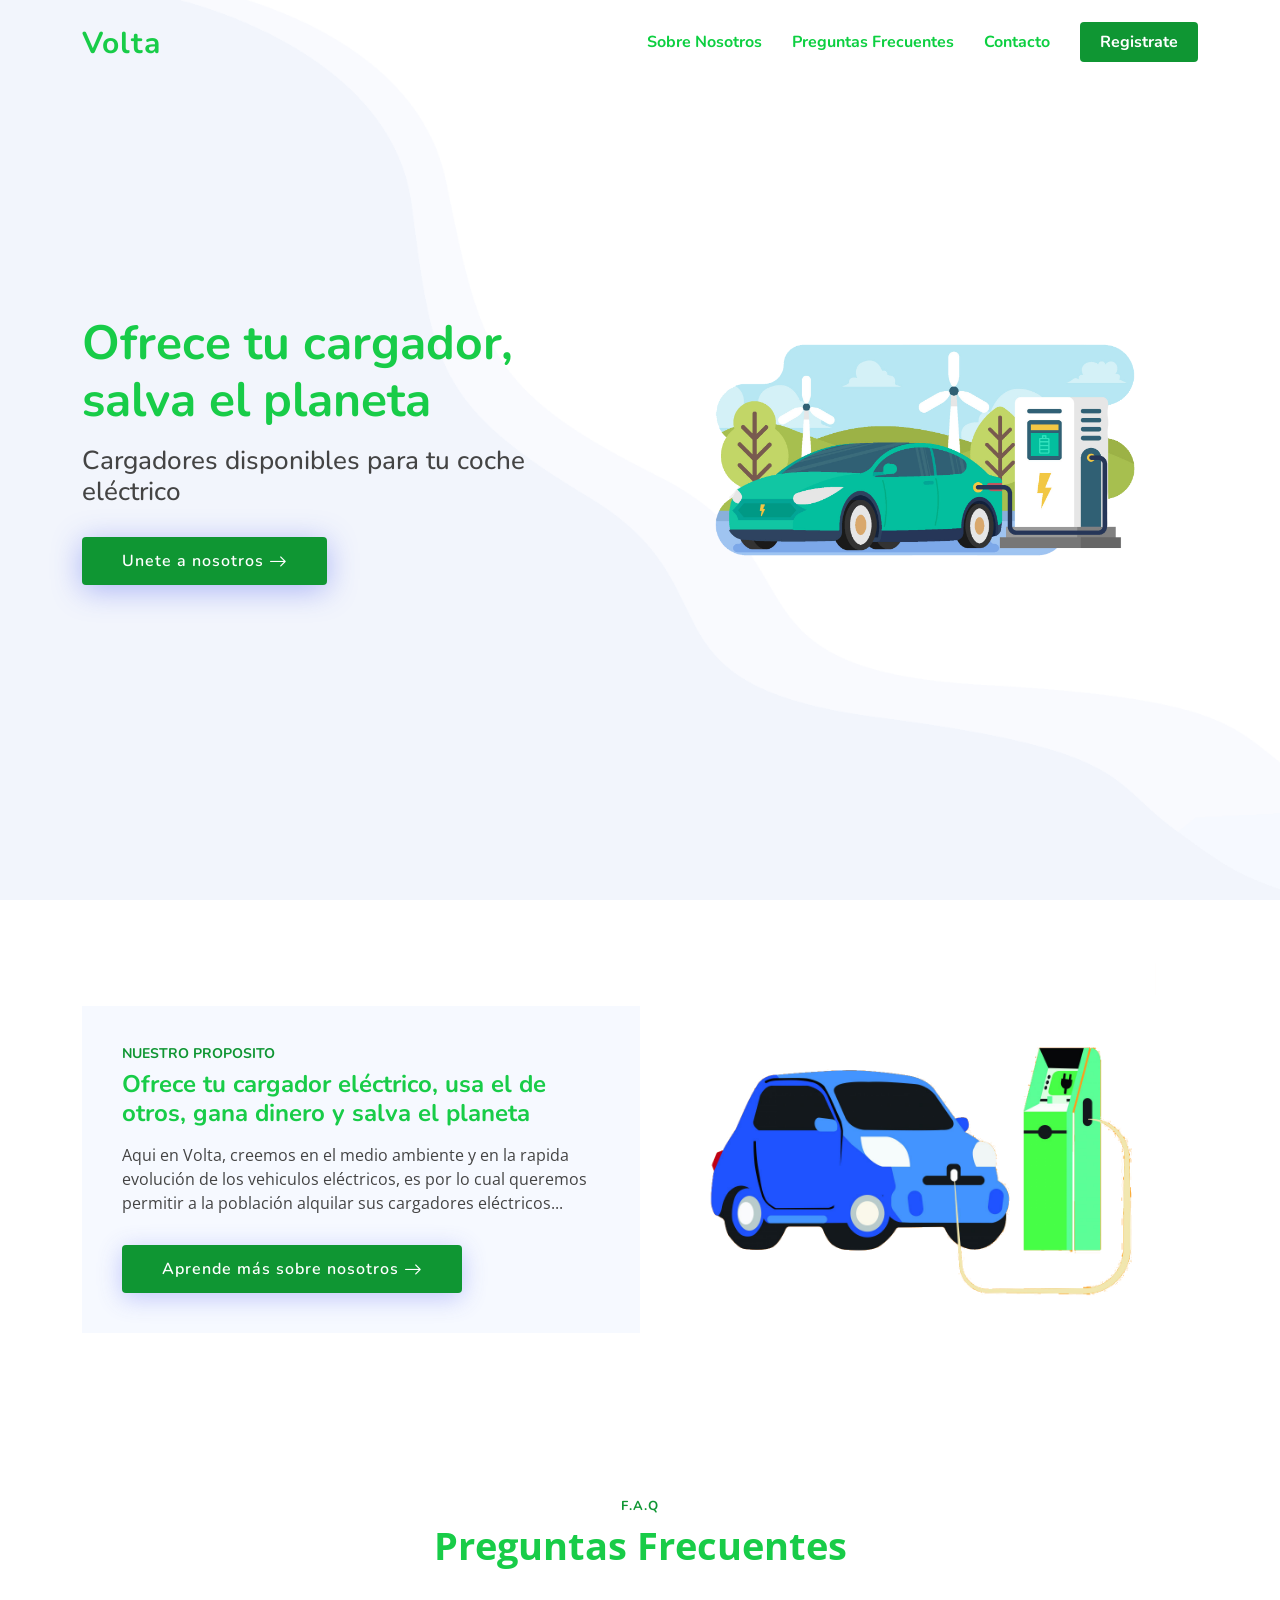
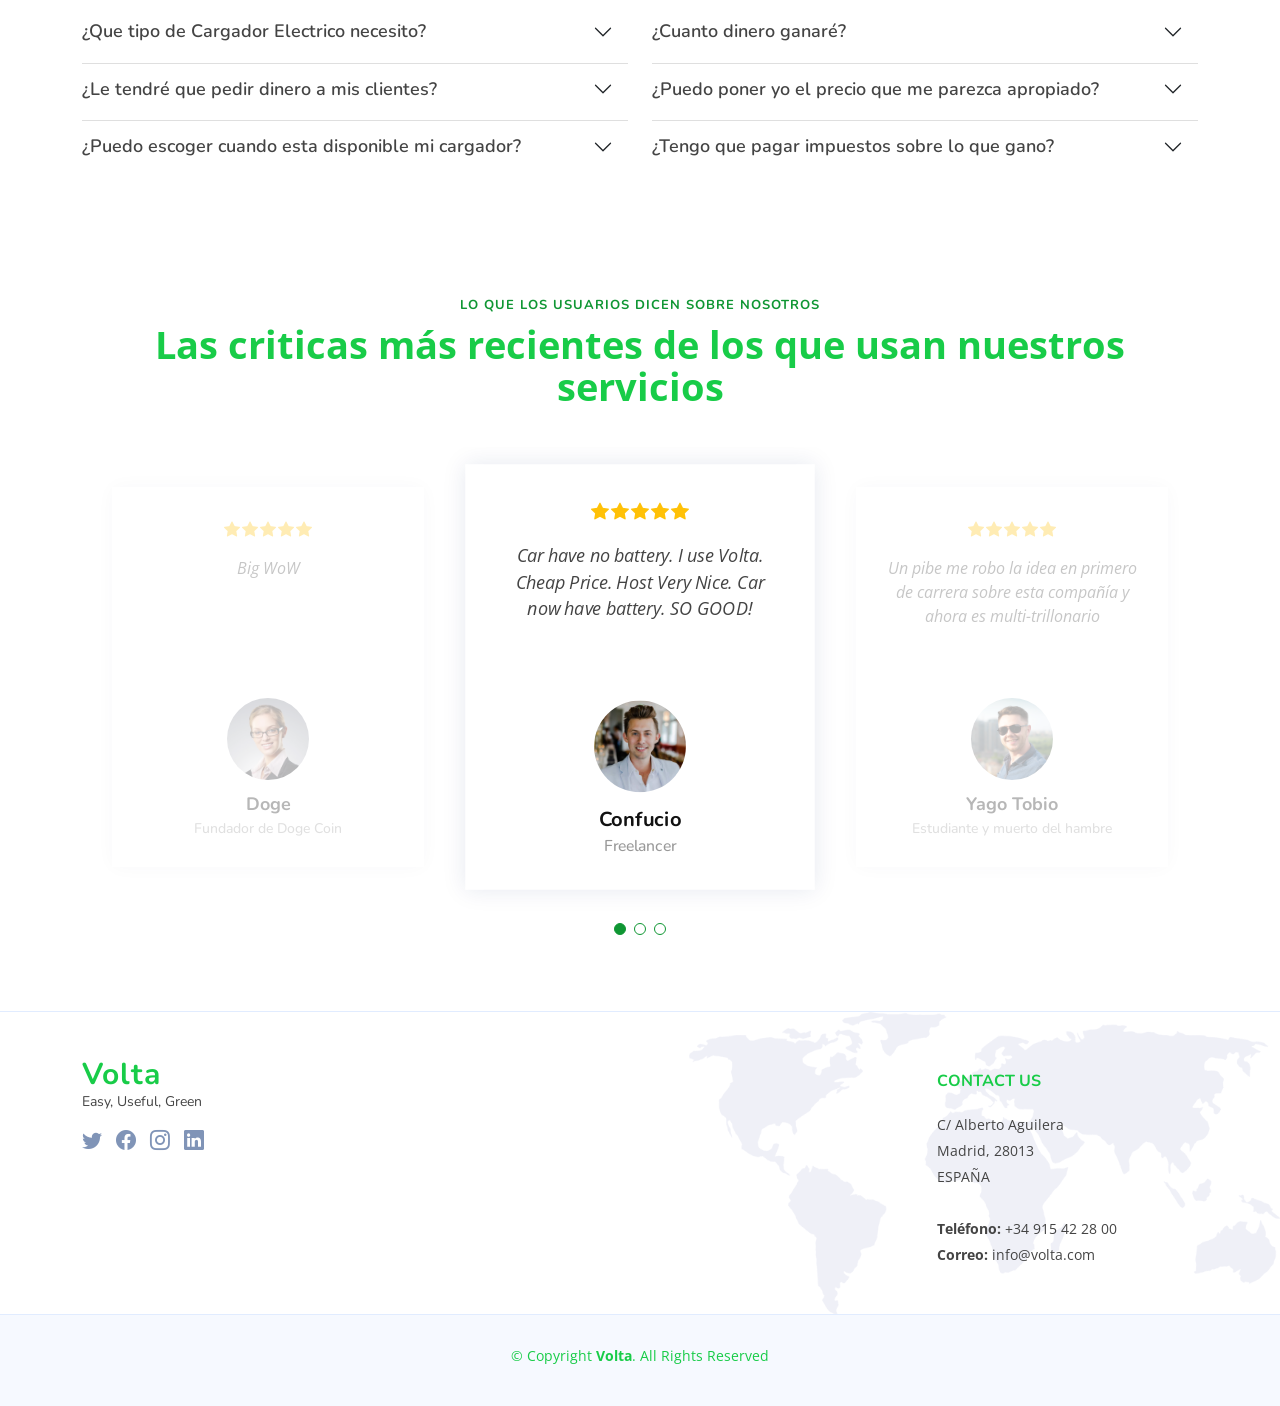
==== commit a5460c90: "Cheeky changes and implementations on the front-end" ====
--- a/src/main/resources/static/index.html
+++ b/src/main/resources/static/index.html
@@ -48,7 +48,6 @@
 
       <nav id="navbar" class="navbar">
         <ul>
-          <li><a class="nav-link scrollto active" href="#hero">Home</a></li>
           <li><a class="nav-link scrollto" href="#about">Sobre Nosotros</a></li>
           <li><a class="nav-link scrollto" href="#faq">Preguntas Frecuentes</a></li>
           <!--Drop Down List
@@ -69,7 +68,7 @@
               <li><a href="#">Drop Down 4</a></li>
             </ul>
           </li> -->
-          <li><a class="nav-link scrollto" href="#contact">Contacto</a></li>
+          <li><a class="nav-link scrollto" href="contacto.html">Contacto</a></li>
           <li><a class="getstarted scrollto" href="#about">Registrate</a></li>
         </ul>
         <i class="bi bi-list mobile-nav-toggle"></i>
@@ -710,7 +709,7 @@
   </main><!-- End #main -->
 
   <!-- ======= Footer ======= -->
-
+  <footer id="footer" class="footer">
 
     <div class="footer-top">
       <div class="container">
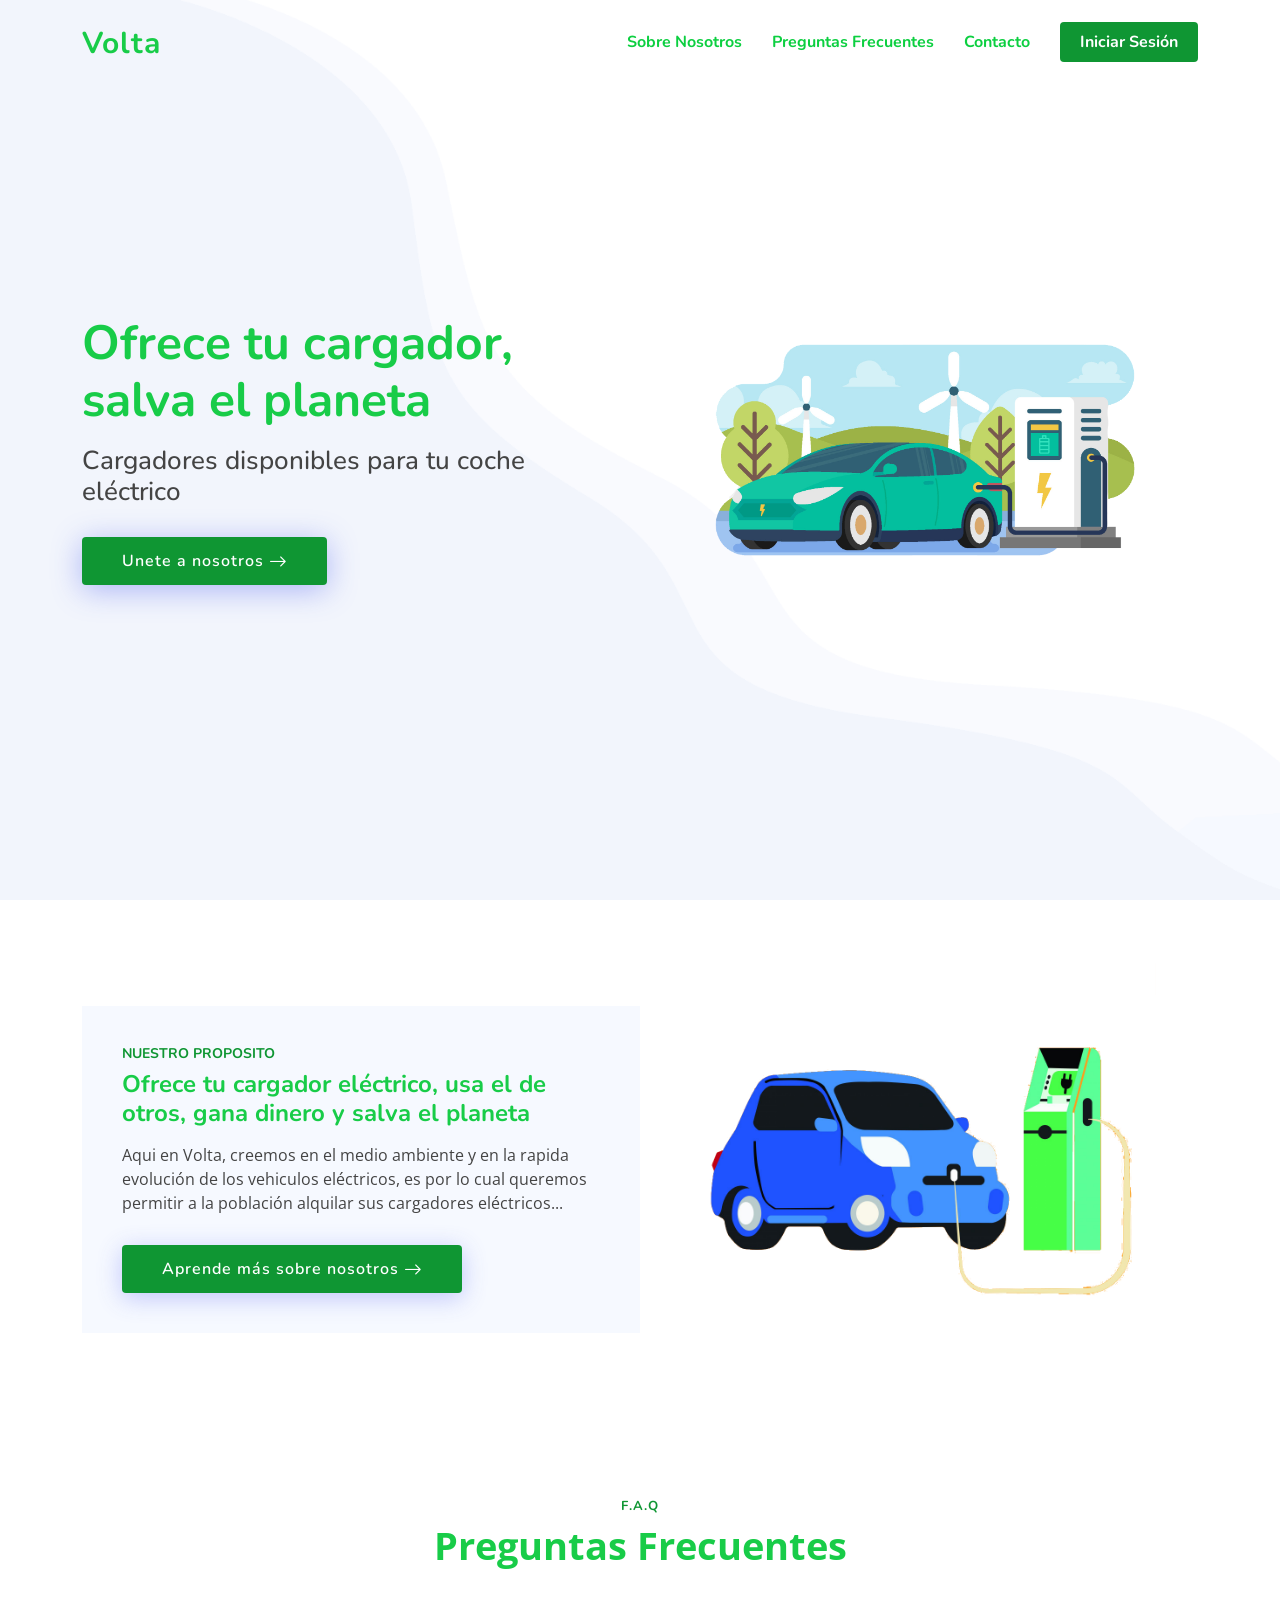
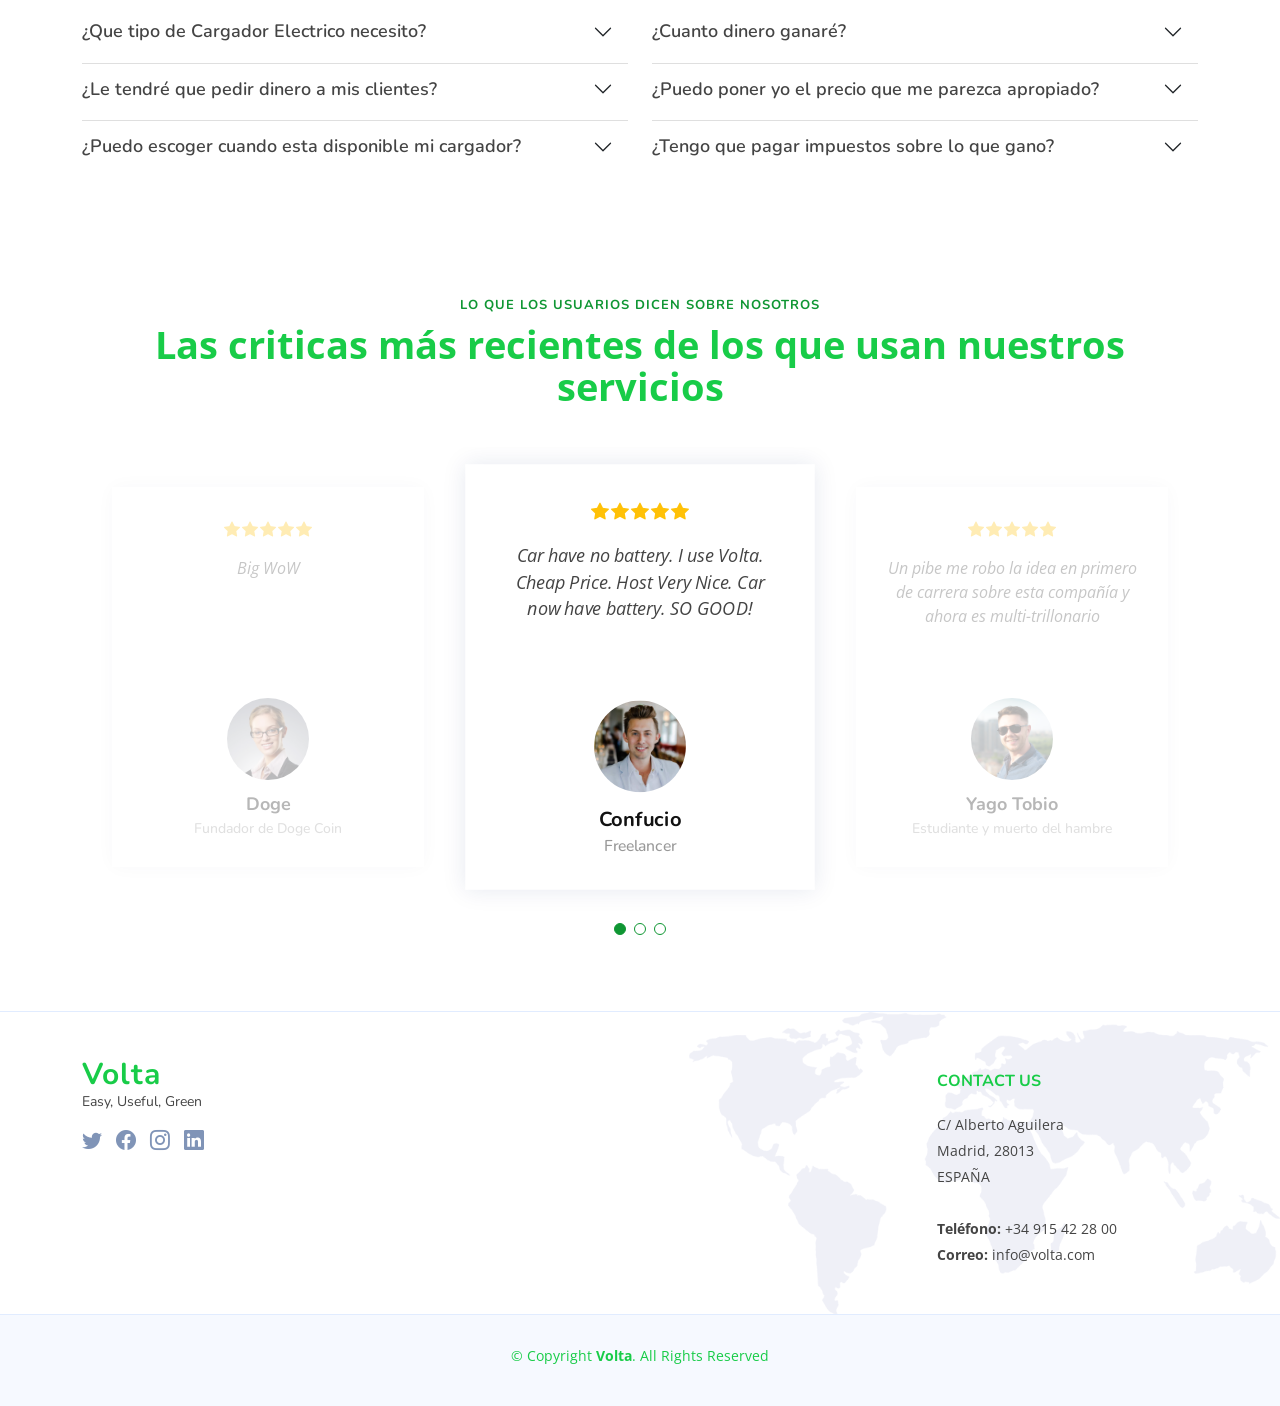
==== commit 824b7523: "Login Front-End" ====
--- a/src/main/resources/static/index.html
+++ b/src/main/resources/static/index.html
@@ -5,7 +5,7 @@
   <meta charset="utf-8">
   <meta content="width=device-width, initial-scale=1.0" name="viewport">
 
-  <title>Volta Bootstrap Template - Index</title>
+  <title>Volta - Index</title>
   <meta content="" name="description">
 
   <meta content="" name="keywords">
@@ -69,7 +69,7 @@
             </ul>
           </li> -->
           <li><a class="nav-link scrollto" href="contacto.html">Contacto</a></li>
-          <li><a class="getstarted scrollto" href="#about">Registrate</a></li>
+          <li><a class="getstarted scrollto" href="login.html">Iniciar Sesión</a></li>
         </ul>
         <i class="bi bi-list mobile-nav-toggle"></i>
       </nav><!-- .navbar -->
--- a/src/main/resources/static/assets/css/style.css
+++ b/src/main/resources/static/assets/css/style.css
@@ -1915,7 +1915,8 @@
   padding: 8px;
   width: calc(100% - 140px);
 }
-.footer .footer-newsletter form input[type=submit] {
+
+.footer .footer-newsletter #submit_button {
   position: absolute;
   top: 0;
   right: 0;
@@ -1930,7 +1931,7 @@
   transition: 0.3s;
   border-radius: 4px;
 }
-.footer .footer-newsletter form input[type=submit]:hover {
+.footer .footer-newsletter #submit_button:hover {
   background: #177a32;
 }
 .footer .footer-top {
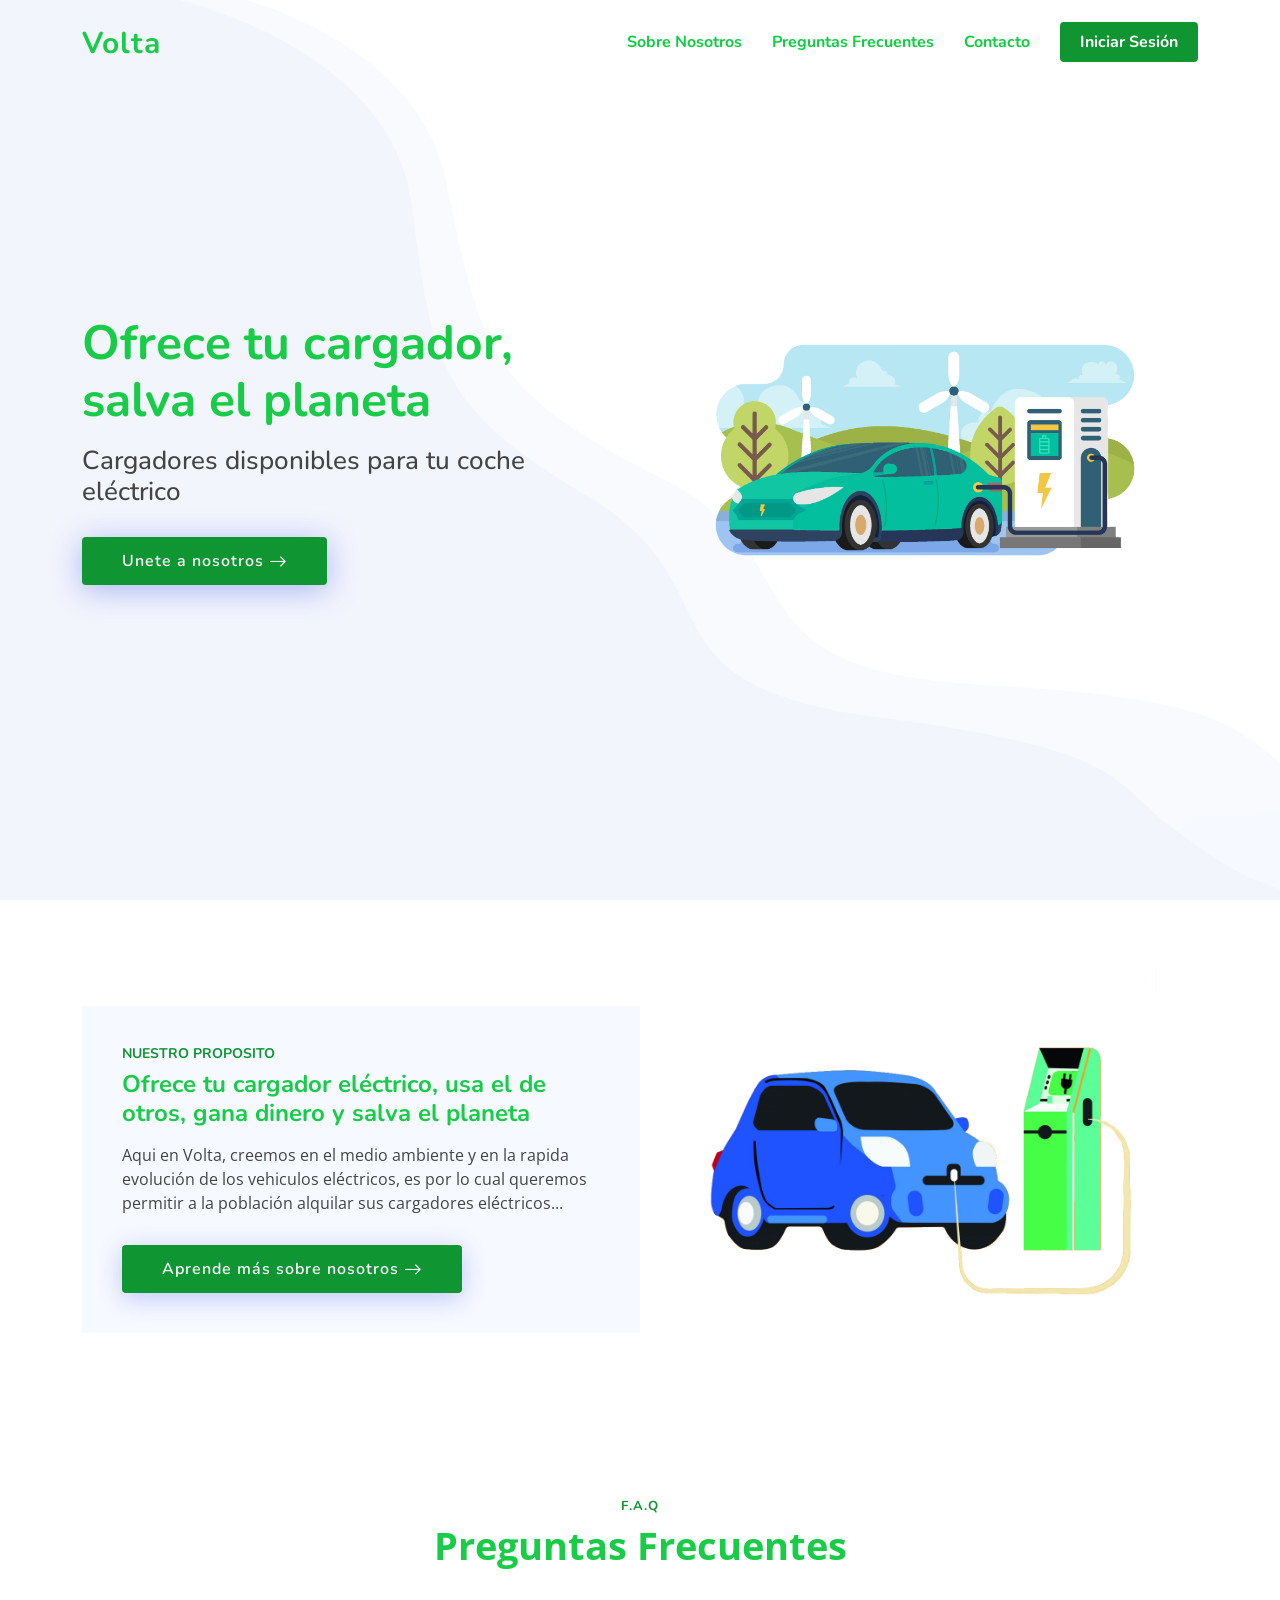
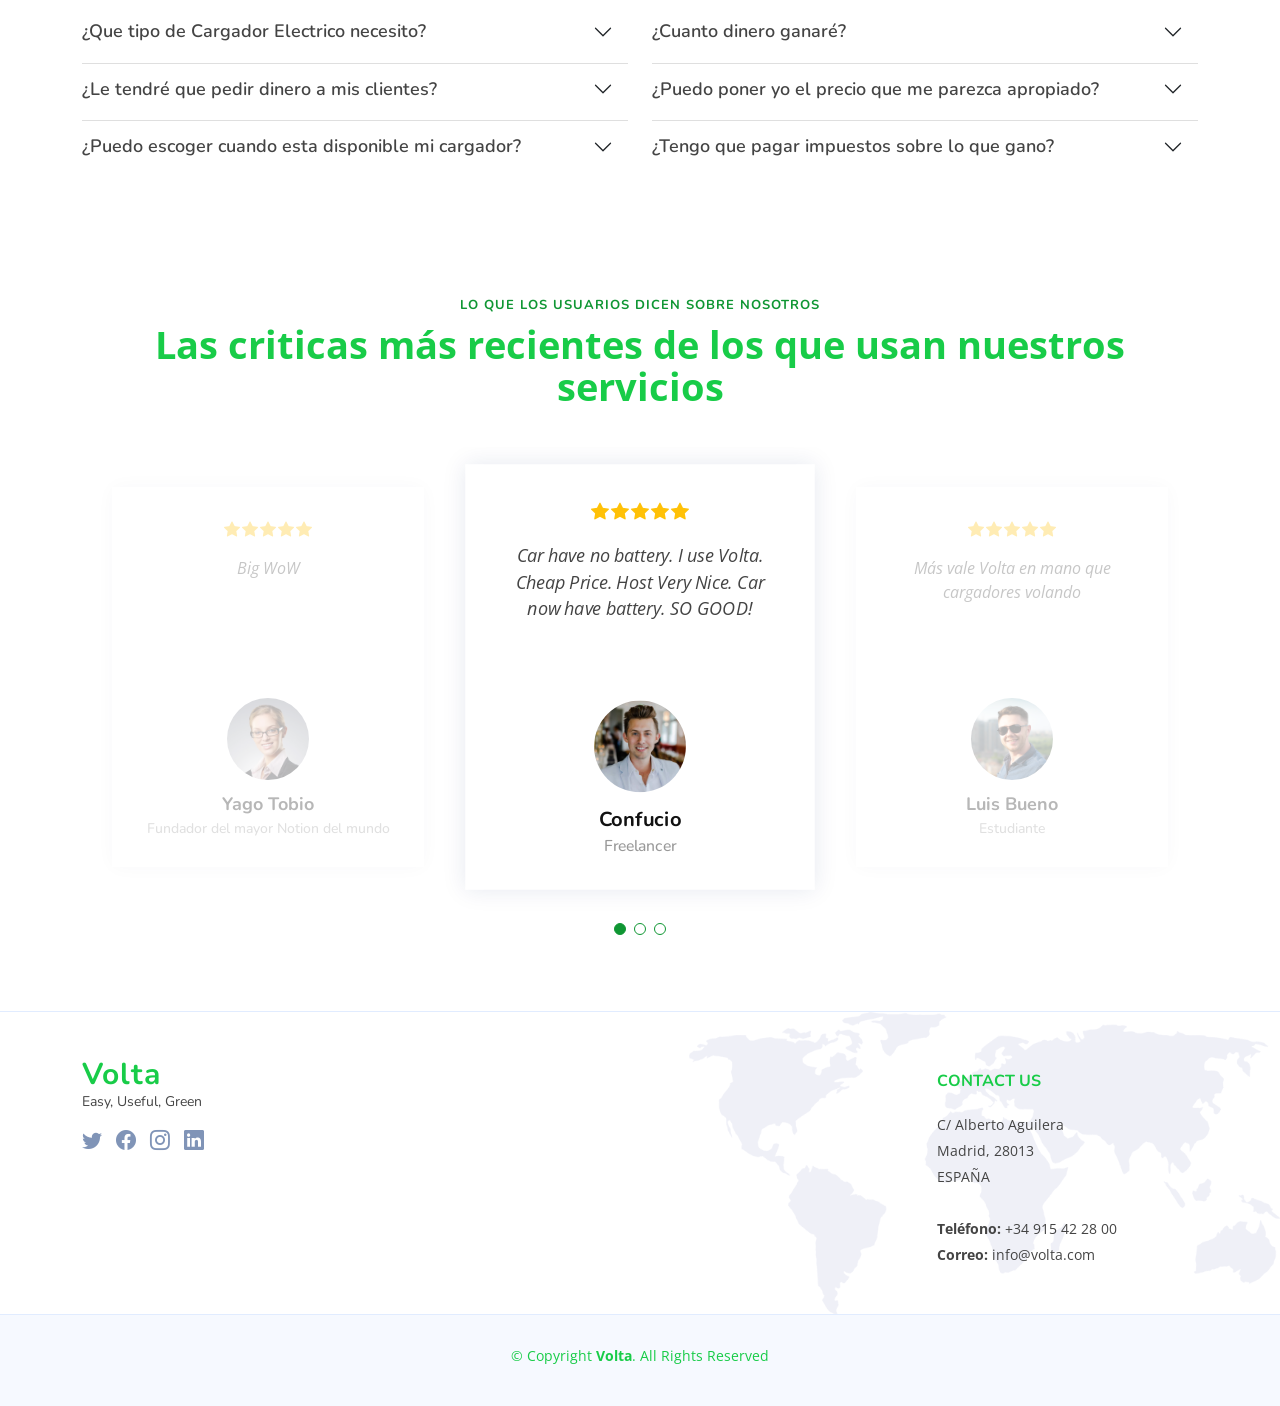
==== commit 969d26f2: "master" ====
--- a/src/main/resources/static/index.html
+++ b/src/main/resources/static/index.html
@@ -631,8 +631,8 @@
                 </p>
                 <div class="profile mt-auto">
                   <img src="assets/img/testimonials/testimonials-3.jpg" class="testimonial-img" alt="">
-                  <h3>Doge</h3>
-                  <h4>Fundador de Doge Coin</h4>
+                  <h3>Yago Tobio</h3>
+                  <h4>Fundador del mayor Notion del mundo</h4>
                 </div>
               </div>
             </div><!-- End testimonial item -->
@@ -659,12 +659,12 @@
                   <i class="bi bi-star-fill"></i><i class="bi bi-star-fill"></i><i class="bi bi-star-fill"></i><i class="bi bi-star-fill"></i><i class="bi bi-star-fill"></i>
                 </div>
                 <p>
-                  Un pibe me robo la idea en primero de carrera sobre esta compañía y ahora es multi-trillonario
+                  Más vale Volta en mano que cargadores volando
                 </p>
                 <div class="profile mt-auto">
                   <img src="assets/img/testimonials/testimonials-5.jpg" class="testimonial-img" alt="">
-                  <h3>Yago Tobio</h3>
-                  <h4>Estudiante y muerto del hambre</h4>
+                  <h3>Luis Bueno</h3>
+                  <h4>Estudiante</h4>
                 </div>
               </div>
             </div><!-- End testimonial item -->
